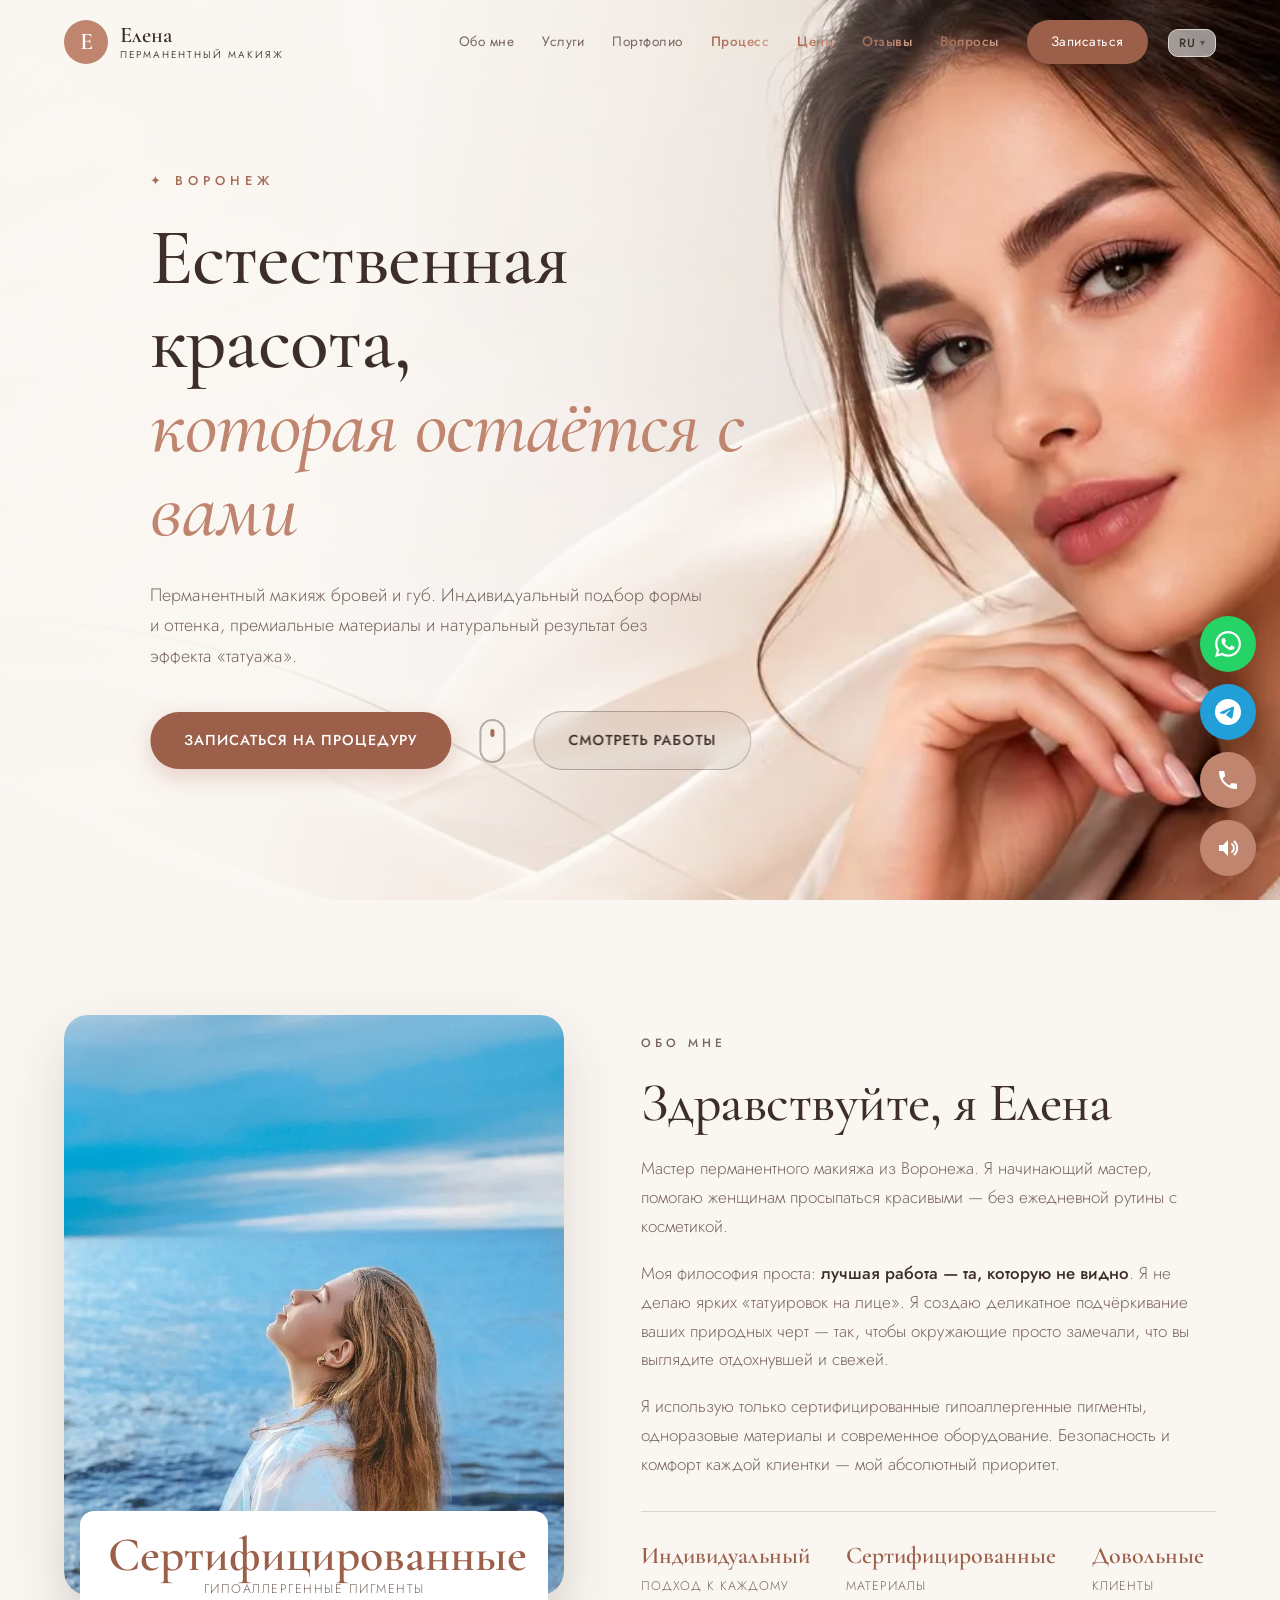
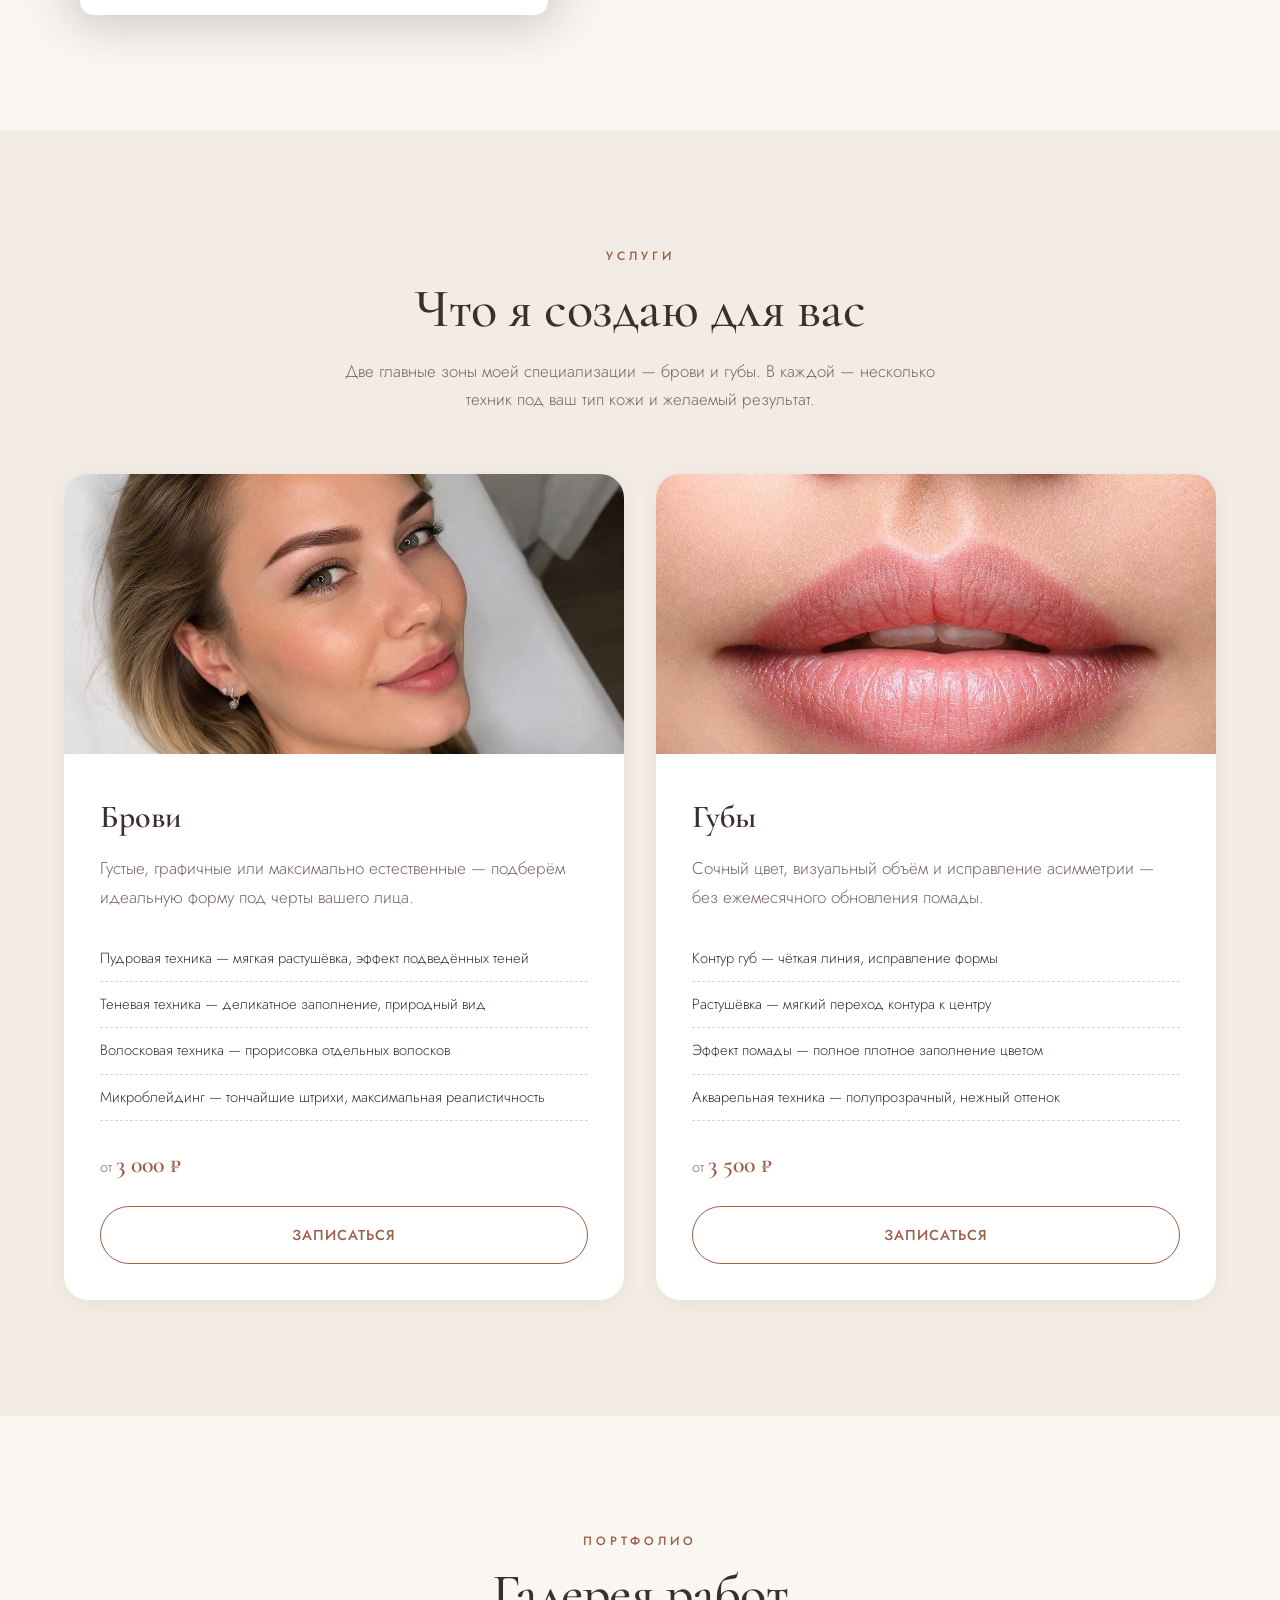
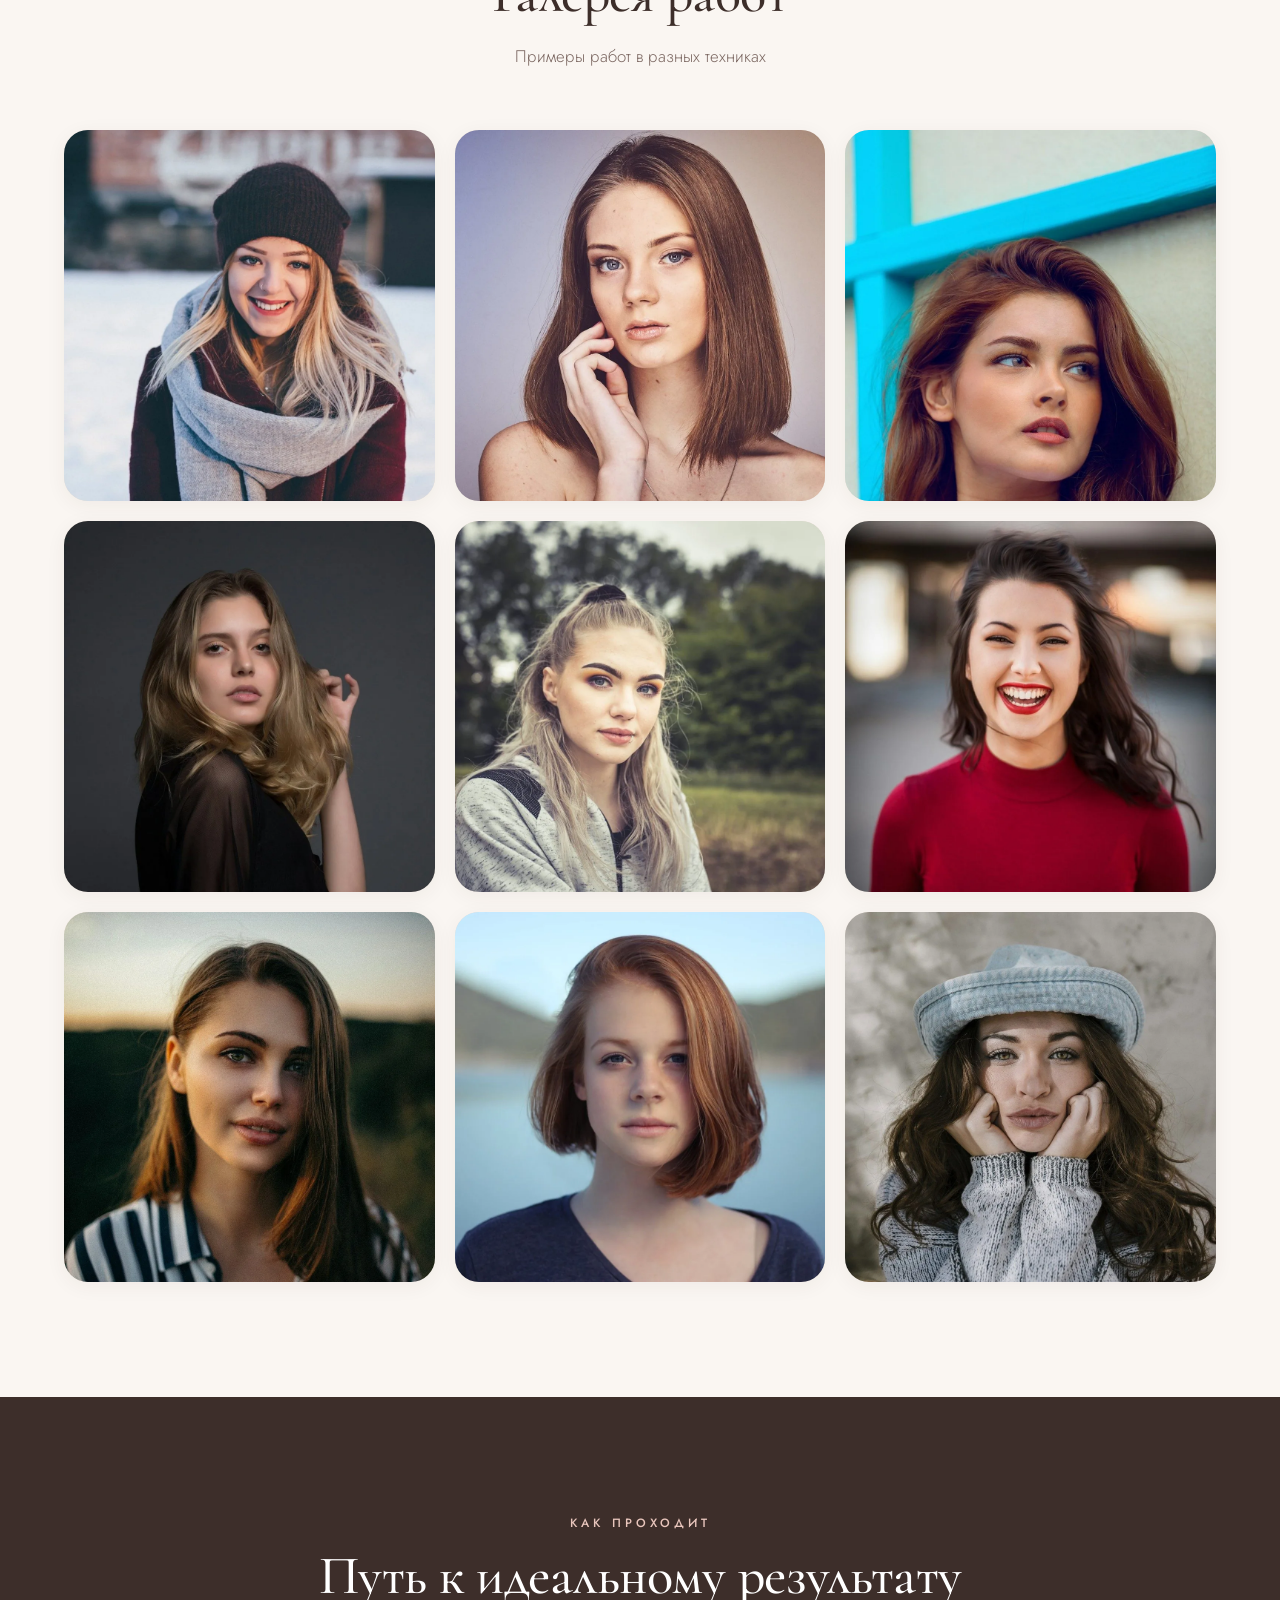
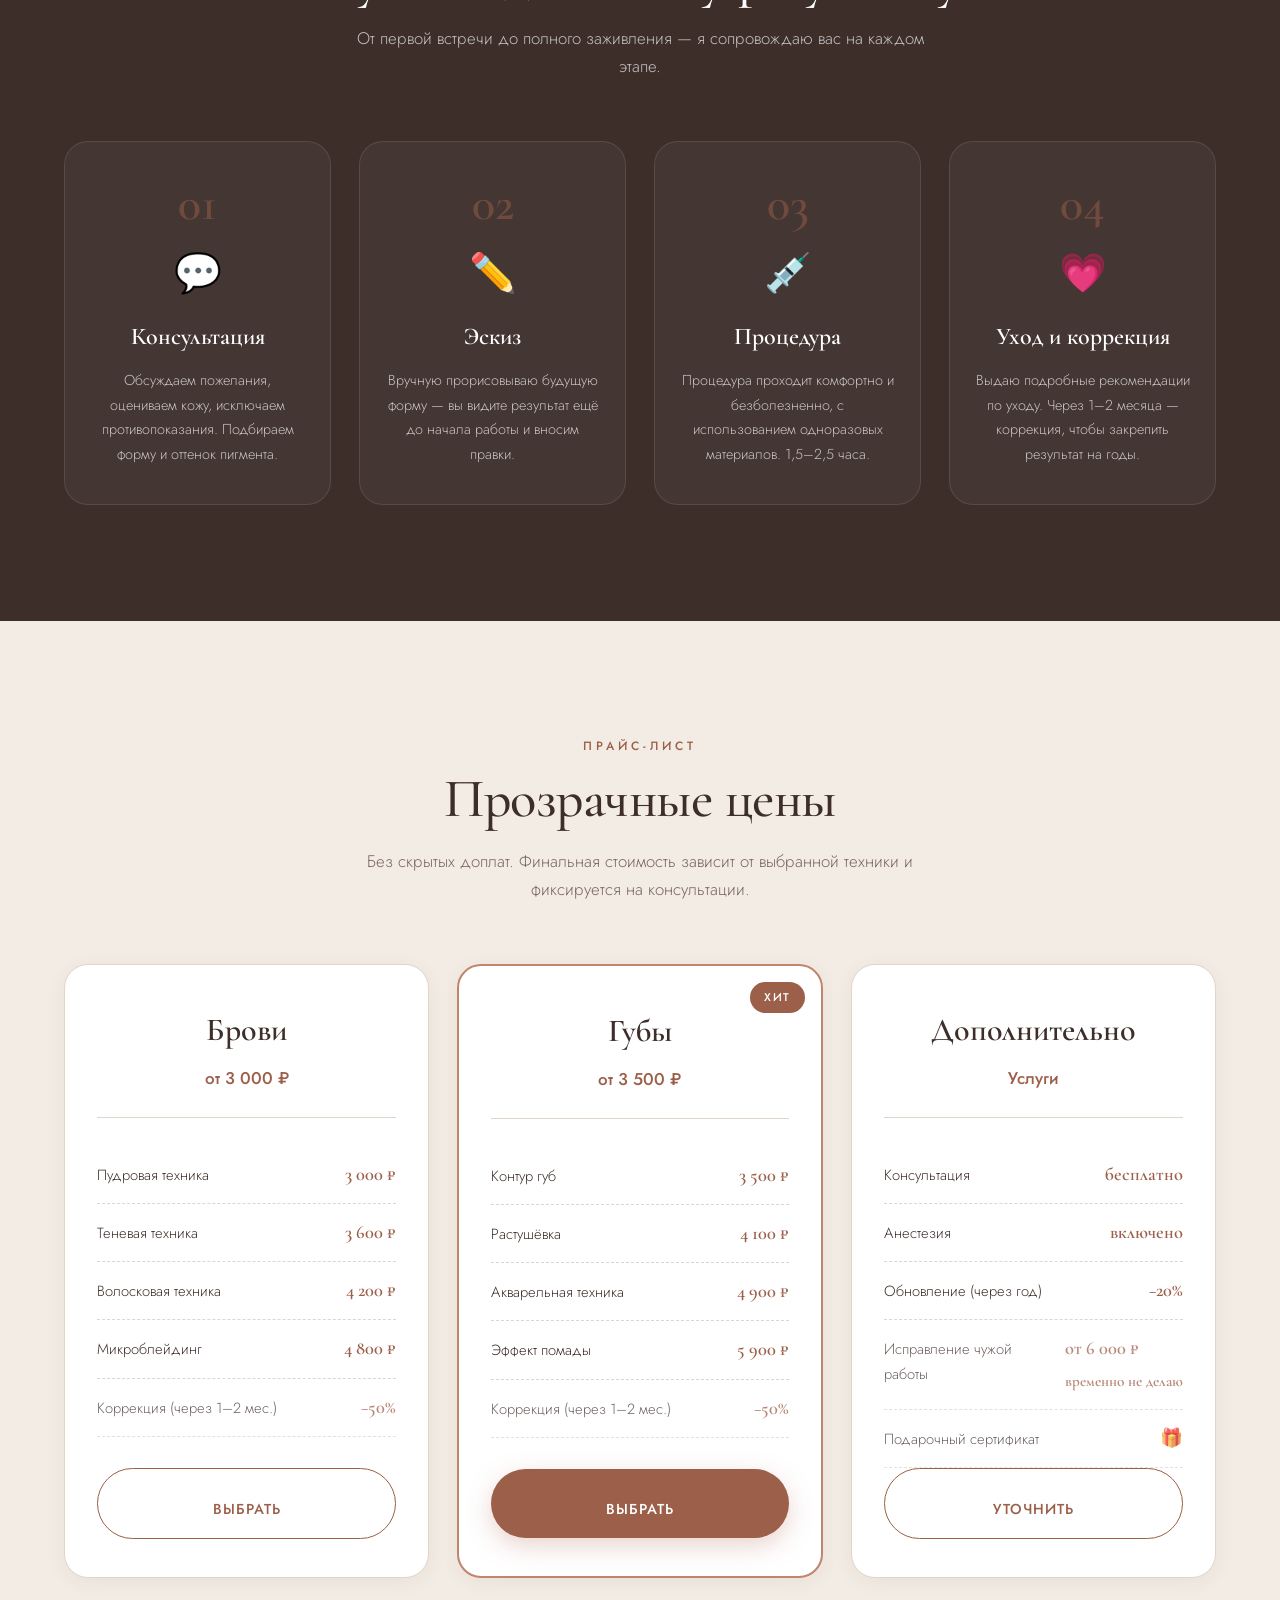
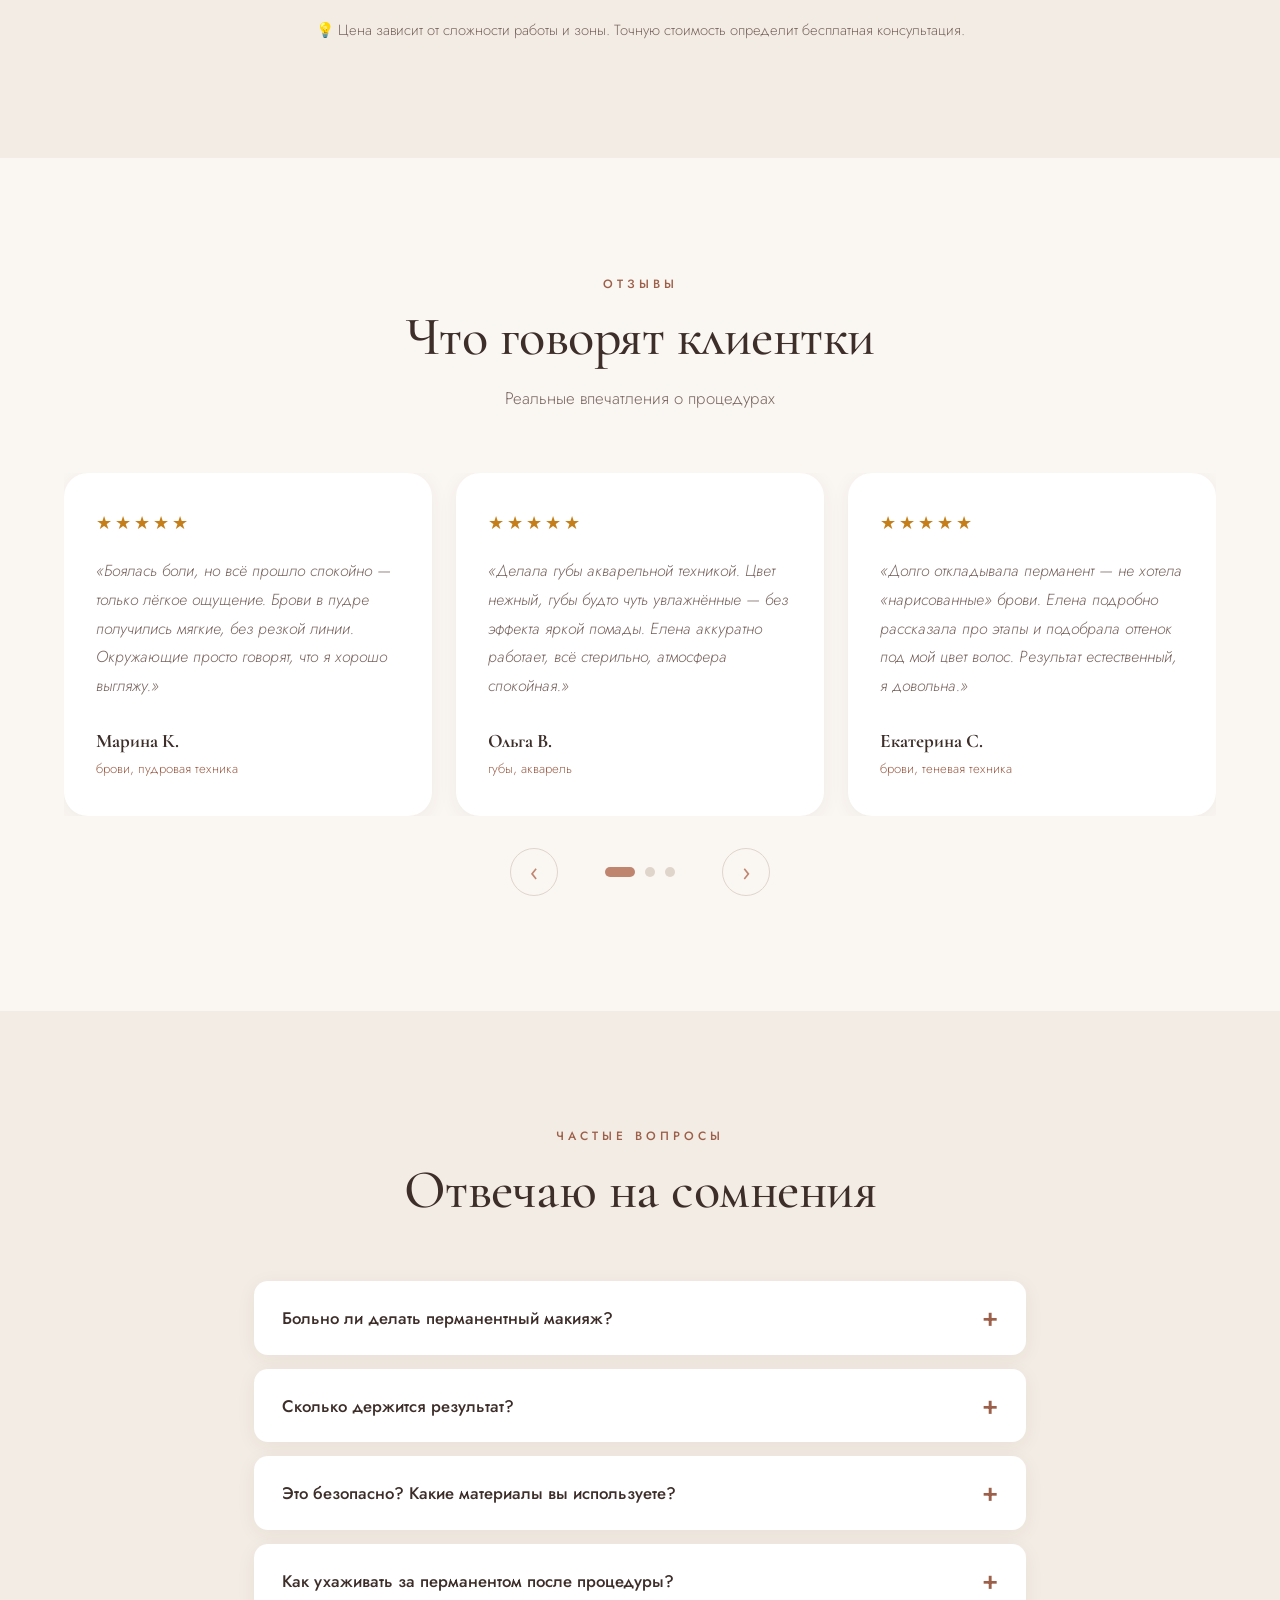
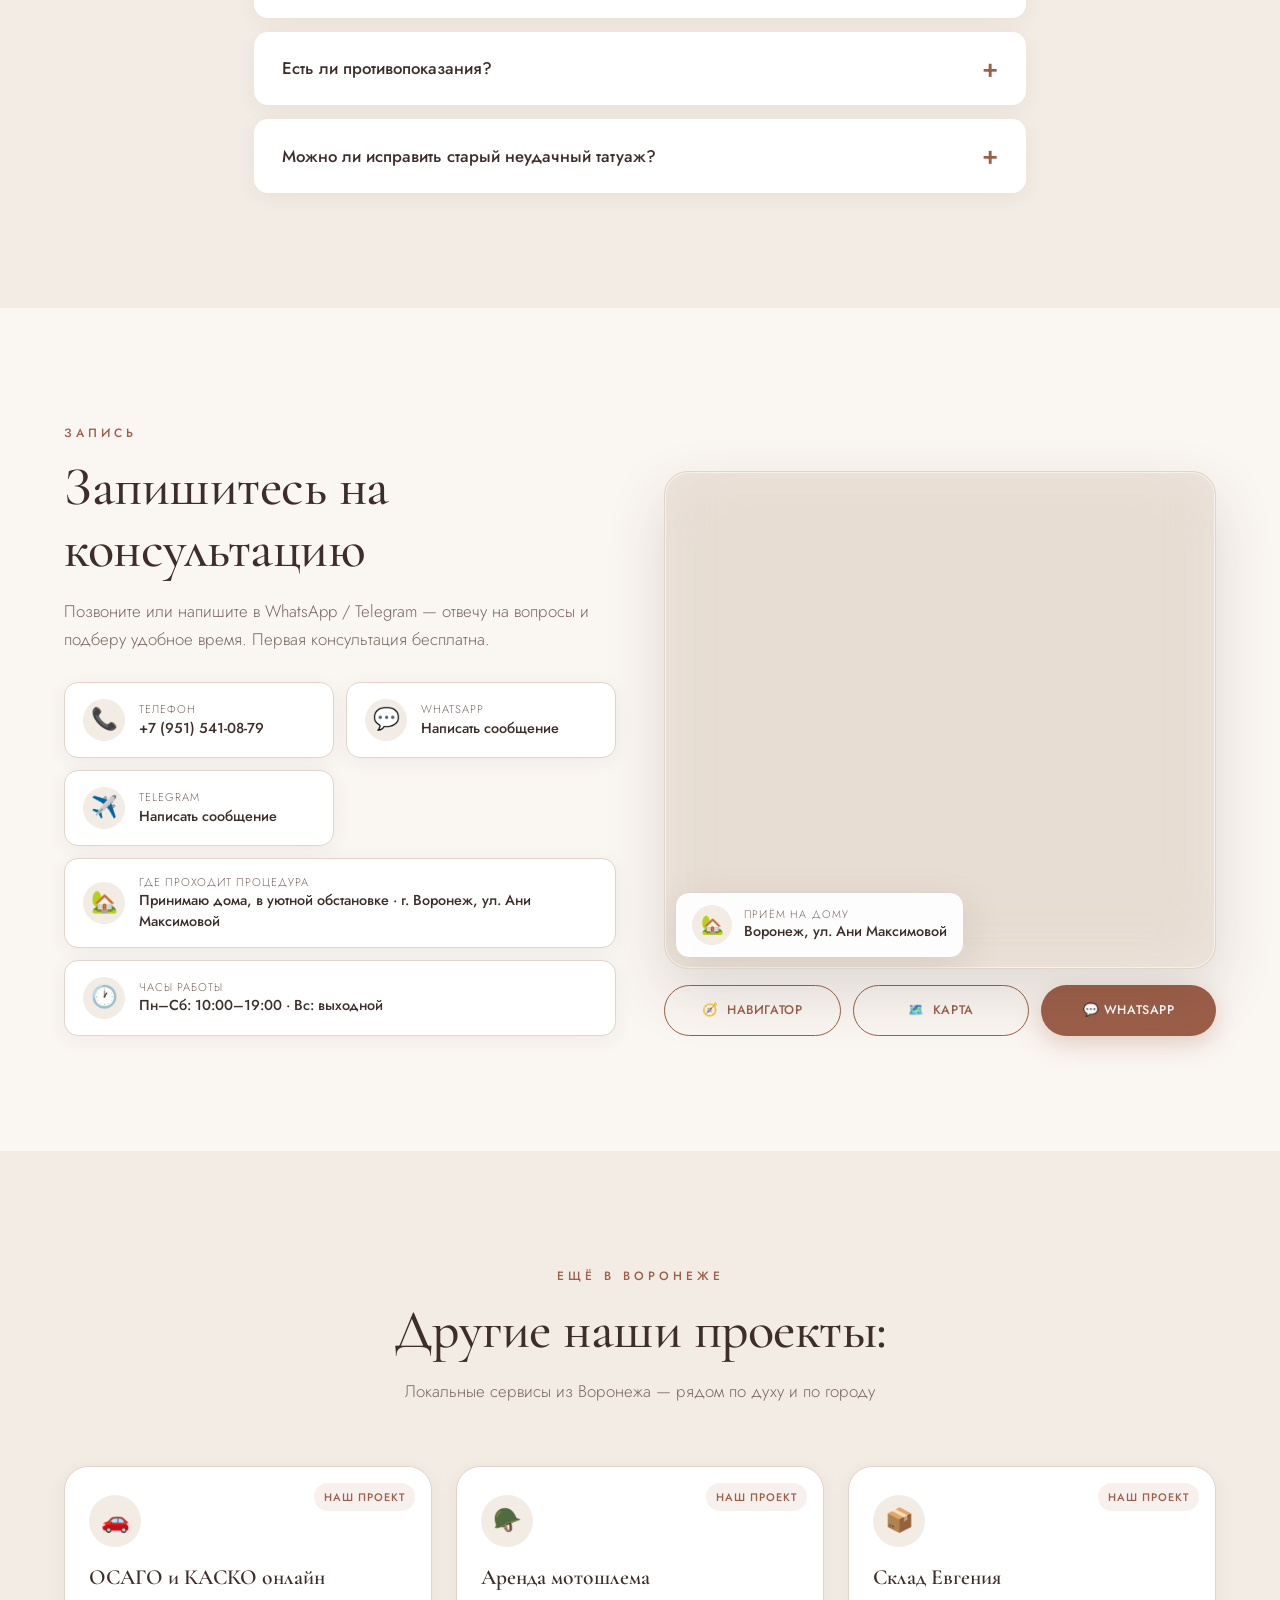
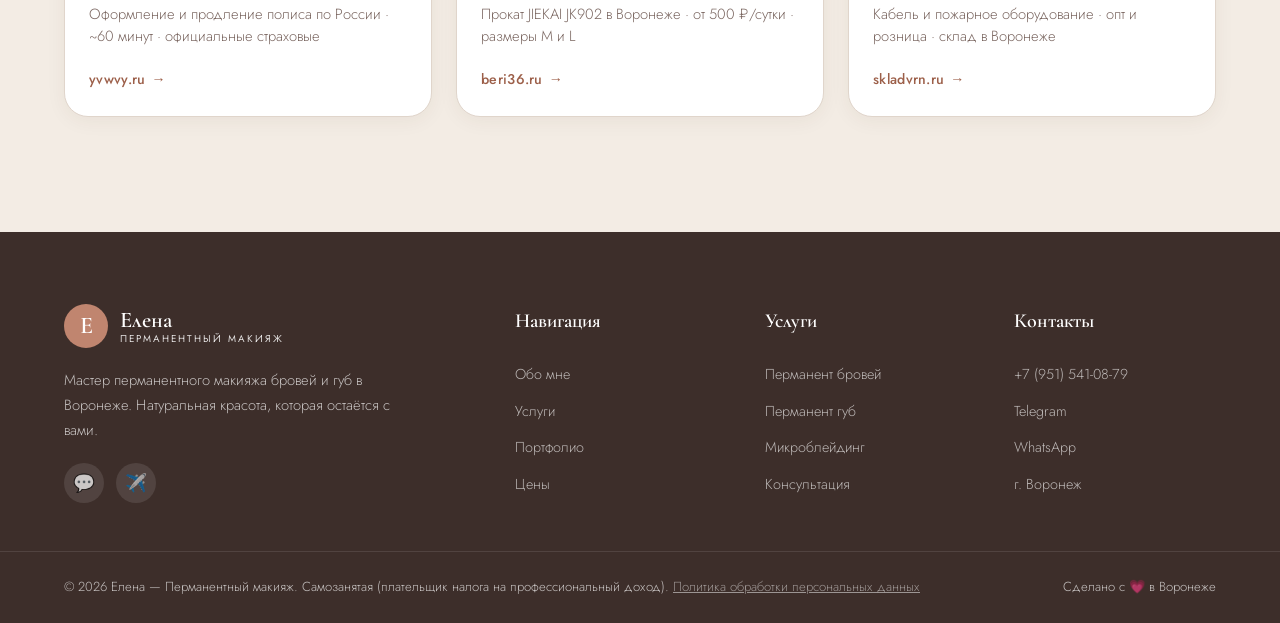
==== index.html @ 37e69c32 "Music: fix autoplay in Chrome (muted fallback + first interaction), cache-busting v2 for js/css" ====
<!DOCTYPE html>

<html lang="ru">
<head>
<meta charset="utf-8"/>
<meta content="width=device-width, initial-scale=1.0, viewport-fit=cover" name="viewport"/>
<meta content="#3D2E2A" name="theme-color"/>
<meta content="index, follow" name="robots"/>
<meta content="Елена — перманентный макияж, Воронеж" name="author"/>
<meta content="Перманентный макияж бровей и губ в Воронеже — пудровые брови, микроблейдинг, акварельные губы. Натуральный результат, гипоаллергенные пигменты. Запись на бесплатную консультацию." name="description"/>
<meta content="перманентный макияж Воронеж, татуаж бровей Воронеж, пудровые брови Воронеж, микроблейдинг Воронеж, татуаж губ Воронеж, перманентный макияж губ, акварельные губы, волосковая техника бровей, перманент бровей цена, коррекция перманентного макияжа Воронеж" name="keywords"/>
<meta content="7212f6251177285f" name="yandex-verification"/>
<meta content="kPjtt6Nt6N9rTs43Lpr_PBT9k_g7PgXFMlWb2uV_ee8" name="google-site-verification"/>
<!-- Yandex.Metrika counter -->
<script type="text/javascript">
        (function(m,e,t,r,i,k,a){
            m[i]=m[i]||function(){(m[i].a=m[i].a||[]).push(arguments)};
            m[i].l=1*new Date();
            for (var j = 0; j < document.scripts.length; j++) {if (document.scripts[j].src === r) { return; }}
            k=e.createElement(t),a=e.getElementsByTagName(t)[0],k.async=1,k.src=r,a.parentNode.insertBefore(k,a)
        })(window, document,'script','https://mc.yandex.ru/metrika/tag.js?id=111347939', 'ym');

        ym(111347939, 'init', {
            webvisor: true,
            clickmap: true,
            trackLinks: true,
            accurateTrackBounce: true
        });
    </script>
<!-- /Yandex.Metrika counter -->
<title>Перманентный макияж Воронеж — брови и губы | Елена</title>
<!-- Домен: elenaperm.ru -->
<link href="https://elenaperm.ru/" rel="canonical"/><!-- hreflang: у каждого языка теперь своя настоящая статическая страница (не ?lang= на одном URL) — так поисковики видят реальный переведённый контент по каждому адресу, а не зависят от выполнения JS в браузере. x-default ведёт на русскую версию. --><link href="https://elenaperm.ru/" hreflang="ru" rel="alternate"/><link href="https://elenaperm.ru/index-en.html" hreflang="en" rel="alternate"/><link href="https://elenaperm.ru/index-zh.html" hreflang="zh-Hans" rel="alternate"/><link href="https://elenaperm.ru/index-uz.html" hreflang="uz" rel="alternate"/><link href="https://elenaperm.ru/index-ka.html" hreflang="ka" rel="alternate"/><link href="https://elenaperm.ru/index-os.html" hreflang="os" rel="alternate"/><link href="https://elenaperm.ru/index-ky.html" hreflang="ky" rel="alternate"/><link href="https://elenaperm.ru/index-fr.html" hreflang="fr" rel="alternate"/><link href="https://elenaperm.ru/" hreflang="x-default" rel="alternate"/>

<!-- Open Graph / превью ссылок (Telegram, VK и др.) -->
<meta content="website" property="og:type"/>
<meta content="ru_RU" property="og:locale"/><meta content="en_US" property="og:locale:alternate"/><meta content="zh_CN" property="og:locale:alternate"/><meta content="uz_UZ" property="og:locale:alternate"/><meta content="ka_GE" property="og:locale:alternate"/><meta content="os_RU" property="og:locale:alternate"/><meta content="ky_KG" property="og:locale:alternate"/><meta content="fr_FR" property="og:locale:alternate"/>






<meta content="Перманентный макияж Воронеж — брови и губы | Елена" property="og:title"/>
<meta content="Перманентный макияж бровей и губ в Воронеже — пудровые брови, микроблейдинг, акварельные губы. Натуральный результат, гипоаллергенные пигменты. Запись на бесплатную консультацию." property="og:description"/>
<meta content="https://elenaperm.ru/images/hero-bg-new.jpg" property="og:image"/>
<meta content="1400" property="og:image:width"/>
<meta content="642" property="og:image:height"/>
<meta content="Перманентный макияж бровей и губ в Воронеже — мастер Елена" property="og:image:alt"/>
<meta content="https://elenaperm.ru/" property="og:url"/>
<meta content="Елена — Перманентный макияж" property="og:site_name"/>
<!-- twitter: meta-теги убраны (X/Twitter ограничен в РФ) -->
<!-- Favicon -->
<link href="favicon.svg" rel="icon" type="image/svg+xml"/>
<link href="favicon-32.png" rel="icon" sizes="32x32" type="image/png"/>
<link href="apple-touch-icon.png" rel="apple-touch-icon"/>
<!-- Fonts -->
<link href="https://fonts.googleapis.com" rel="preconnect"/>
<link crossorigin="" href="https://fonts.gstatic.com" rel="preconnect"/>
<link href="https://fonts.googleapis.com/css2?family=Cormorant+Garamond:wght@400;500;600;700&amp;family=Jost:wght@300;400;500;600&amp;display=swap" rel="stylesheet"/>
<!-- Styles -->
<!-- Предзагрузка hero-фона: WebP для современных браузеров (~40% легче), JPG сам подтянется как фон в CSS для старых -->
<link as="image" fetchpriority="high" href="images/hero-bg-new.webp" rel="preload" type="image/webp"/>
<link href="css/style.css?v=2" rel="stylesheet"/>
<!-- Структурированные данные для поиска/карт -->
<script type="application/ld+json">
    {
        "@context": "https://schema.org",
        "@type": "BeautySalon",
        "@id": "https://elenaperm.ru/#business",
        "name": "Елена — Перманентный макияж",
        "description": "Перманентный макияж бровей и губ в Воронеже: пудровые брови, микроблейдинг, волосковая техника, акварельные губы и эффект помады. Натуральный результат, гипоаллергенные пигменты, индивидуальный подбор формы и цвета.",
        "image": "https://elenaperm.ru/images/hero-bg-new.jpg",
        "url": "https://elenaperm.ru/",
        "telephone": "+79515410879",
        "priceRange": "от 3000 ₽",
        "currenciesAccepted": "RUB",
        "address": {
            "@type": "PostalAddress",
            "streetAddress": "ул. Ани Максимовой",
            "addressLocality": "Воронеж",
            "addressRegion": "Воронежская область",
            "addressCountry": "RU"
        },
        "geo": {
            "@type": "GeoCoordinates",
            "latitude": 51.581948,
            "longitude": 39.323545
        },
        "areaServed": {
            "@type": "City",
            "name": "Воронеж"
        },
        "sameAs": [
            "https://wa.me/79515410879",
            "https://t.me/Annship_Psy_CTR"
        ],
        "openingHoursSpecification": [
            {
                "@type": "OpeningHoursSpecification",
                "dayOfWeek": ["Monday","Tuesday","Wednesday","Thursday","Friday","Saturday"],
                "opens": "10:00",
                "closes": "19:00"
            }
        ],
        "hasOfferCatalog": {
            "@type": "OfferCatalog",
            "name": "Услуги перманентного макияжа",
            "itemListElement": [
                {
                    "@type": "Offer",
                    "itemOffered": { "@type": "Service", "name": "Перманентный макияж бровей (пудровая, теневая, волосковая техника, микроблейдинг)" },
                    "priceCurrency": "RUB",
                    "price": "3000"
                },
                {
                    "@type": "Offer",
                    "itemOffered": { "@type": "Service", "name": "Перманентный макияж губ (контур, растушёвка, акварель, эффект помады)" },
                    "priceCurrency": "RUB",
                    "price": "3500"
                }
            ]
        }
    }
    </script>
</head>
<body>
<!-- Пиксель Яндекс.Метрики для случая без JS — по спецификации HTML5 <noscript><div> не может
         жить внутри <head> (там разрешены только link/style/meta), поэтому перенесено сюда. -->
<noscript><div><img alt="" src="https://mc.yandex.ru/watch/111347939" style="position:absolute; left:-9999px;"/></div></noscript>
<a class="skip-link" href="#hero">Перейти к содержимому</a>
<!-- Оверлей мобильного меню -->
<div aria-hidden="true" class="nav-overlay" id="navOverlay"></div>
<!-- ============ ПЛАВАЮЩИЕ КНОПКИ ============ -->
<div class="floating-buttons">
<a aria-label="WhatsApp" class="float-btn float-whatsapp" href="https://wa.me/79515410879" rel="noopener noreferrer" target="_blank">
<svg fill="currentColor" height="26" viewbox="0 0 24 24" width="26"><path d="M17.472 14.382c-.297-.149-1.758-.867-2.03-.967-.273-.099-.471-.148-.67.15-.197.297-.767.966-.94 1.164-.173.199-.347.223-.644.075-.297-.15-1.255-.463-2.39-1.475-.883-.788-1.48-1.761-1.653-2.059-.173-.297-.018-.458.13-.606.134-.133.298-.347.446-.52.149-.174.198-.298.298-.497.099-.198.05-.371-.025-.52-.075-.149-.669-1.612-.916-2.207-.242-.579-.487-.5-.669-.51-.173-.008-.371-.01-.57-.01-.198 0-.52.074-.792.372-.272.297-1.04 1.016-1.04 2.479 0 1.462 1.065 2.875 1.213 3.074.149.198 2.096 3.2 5.077 4.487.709.306 1.262.489 1.694.625.712.227 1.36.195 1.871.118.571-.085 1.758-.719 2.006-1.413.248-.694.248-1.289.173-1.413-.074-.124-.272-.198-.57-.347m-5.421 7.403h-.004a9.87 9.87 0 01-5.031-1.378l-.361-.214-3.741.982.998-3.648-.235-.374a9.86 9.86 0 01-1.51-5.26c.001-5.45 4.436-9.884 9.888-9.884 2.64 0 5.122 1.03 6.988 2.898a9.825 9.825 0 012.893 6.994c-.003 5.45-4.437 9.884-9.885 9.884m8.413-18.297A11.815 11.815 0 0012.05 0C5.495 0 .16 5.335.157 11.892c0 2.096.547 4.142 1.588 5.945L.057 24l6.305-1.654a11.882 11.882 0 005.683 1.448h.005c6.554 0 11.89-5.335 11.893-11.893a11.821 11.821 0 00-3.48-8.413Z"></path></svg>
</a>
<a aria-label="Telegram" class="float-btn float-telegram" href="https://t.me/Annship_Psy_CTR" rel="noopener noreferrer" target="_blank">
<svg fill="currentColor" height="26" viewbox="0 0 24 24" width="26"><path d="M11.944 0A12 12 0 0 0 0 12a12 12 0 0 0 12 12 12 12 0 0 0 12-12A12 12 0 0 0 12 0a12 12 0 0 0-.056 0zm4.962 7.224c.1-.002.321.023.465.14a.506.506 0 0 1 .171.325c.016.093.036.306.02.472-.18 1.898-.962 6.502-1.36 8.627-.168.9-.499 1.201-.82 1.23-.696.065-1.225-.46-1.9-.902-1.056-.693-1.653-1.124-2.678-1.8-1.185-.78-.417-1.21.258-1.91.177-.184 3.247-2.977 3.307-3.23.007-.032.014-.15-.056-.212s-.174-.041-.249-.024c-.106.024-1.793 1.14-5.061 3.345-.48.33-.913.49-1.302.48-.428-.008-1.252-.241-1.865-.44-.752-.245-1.349-.374-1.297-.789.027-.216.325-.437.893-.663 3.498-1.524 5.83-2.529 6.998-3.014 3.332-1.386 4.025-1.627 4.476-1.635z"></path></svg>
</a>
<a aria-label="Позвонить" class="float-btn float-phone" href="tel:+79515410879">
<svg fill="currentColor" height="24" viewbox="0 0 24 24" width="24"><path d="M6.62 10.79c1.44 2.83 3.76 5.14 6.59 6.59l2.2-2.2c.27-.27.67-.36 1.02-.24 1.12.37 2.33.57 3.57.57.55 0 1 .45 1 1V20c0 .55-.45 1-1 1-9.39 0-17-7.61-17-17 0-.55.45-1 1-1h3.5c.55 0 1 .45 1 1 0 1.25.2 2.45.57 3.57.11.35.03.74-.25 1.02l-2.2 2.2z"></path></svg>
</a>
<button aria-label="Музыка" aria-pressed="false" class="float-btn float-music" id="musicToggle" type="button">
<svg fill="currentColor" height="24" viewbox="0 0 24 24" width="24"><path d="M3 9v6h4l5 5V4L7 9H3z"/><path d="M16 8a5 5 0 0 1 0 8" fill="none" stroke="currentColor" stroke-width="2" stroke-linecap="round"/><path d="M18.5 5.5a9 9 0 0 1 0 13" fill="none" stroke="currentColor" stroke-width="2" stroke-linecap="round"/></svg>
</button>
</div>
<!-- ============ НАВИГАЦИЯ ============ -->
<header class="navbar" id="navbar">
<div class="container nav-container">
<a class="logo" href="#hero">
<span class="logo-mark">Е</span>
<span class="logo-text">Елена<small>перманентный макияж</small></span>
</a>
<nav class="nav-menu" id="navMenu">
<a class="nav-link" href="#about">Обо мне</a>
<a class="nav-link" href="#services">Услуги</a>
<a class="nav-link" href="#portfolio">Портфолио</a>
<a class="nav-link nav-link-gradient" href="#process">Процесс</a>
<a class="nav-link nav-link-gradient" href="#pricing">Цены</a>
<a class="nav-link nav-link-gradient" href="#reviews">Отзывы</a>
<a class="nav-link nav-link-gradient" href="#faq">Вопросы</a>
<a class="nav-link nav-cta" href="#booking">Записаться</a>
</nav>
<div aria-label="Language" class="lang-dropdown lang-dropdown-static" id="langSwitcher"><button aria-expanded="false" aria-haspopup="listbox" aria-label="Language" class="lang-toggle" id="langToggle" type="button"><span class="lang-current" id="langCurrent">RU</span><span aria-hidden="true" class="lang-chevron">▾</span></button><div aria-label="Language" class="lang-menu" id="langMenu" role="listbox"><span aria-selected="true" class="lang-option active" role="option"><span class="lang-option-code">RU</span><span class="lang-option-name">Русский</span></span><a aria-selected="false" class="lang-option" href="index-en.html" role="option"><span class="lang-option-code">EN</span><span class="lang-option-name">English</span></a><a aria-selected="false" class="lang-option" href="index-zh.html" role="option"><span class="lang-option-code">中文</span><span class="lang-option-name">中文</span></a><a aria-selected="false" class="lang-option" href="index-uz.html" role="option"><span class="lang-option-code">UZ</span><span class="lang-option-name">O'zbekcha</span></a><a aria-selected="false" class="lang-option" href="index-ka.html" role="option"><span class="lang-option-code">KA</span><span class="lang-option-name">ქართული</span></a><a aria-selected="false" class="lang-option" href="index-os.html" role="option"><span class="lang-option-code">OS</span><span class="lang-option-name">Ирон</span></a><a aria-selected="false" class="lang-option" href="index-ky.html" role="option"><span class="lang-option-code">KY</span><span class="lang-option-name">Кыргызча</span></a><a aria-selected="false" class="lang-option" href="index-fr.html" role="option"><span class="lang-option-code">FR</span><span class="lang-option-name">Français</span></a></div></div>
<button aria-label="Меню" class="burger" id="burger" type="button">
<span></span><span></span><span></span>
</button>
</div>
</header>
<!-- ============ HERO ============ -->
<section class="hero" id="hero">
<div class="hero-overlay"></div>
<div class="container hero-content">
<p class="hero-tagline reveal">✦ Воронеж</p>
<h1 class="hero-title reveal">Естественная красота,<br/><em>которая остаётся с вами</em></h1>
<p class="hero-subtitle reveal">Перманентный макияж бровей и губ. Индивидуальный подбор формы и оттенка, премиальные материалы и натуральный результат без эффекта «татуажа».</p>
<div class="hero-cta reveal">
<div class="hero-buttons">
<a class="btn btn-primary" href="#booking">Записаться на процедуру</a>
<a aria-label="Прокрутить вниз" class="hero-scroll" href="#about">
<span></span>
</a>
<a class="btn btn-ghost" href="#portfolio">Смотреть работы</a>
</div>
</div>
</div>
</section>
<!-- ============ О ЕЛЕНЕ ============ -->
<section class="section about" id="about">
<div class="container about-grid">
<div class="about-image reveal">
<picture><source srcset="images/about-elena.webp" type="image/webp"/><img alt="Елена — мастер перманентного макияжа бровей и губ в Воронеже" height="1067" loading="lazy" src="images/about-elena.jpg" width="800"/></picture>
<div class="about-badge">
<span class="badge-num">Сертифицированные</span>
<span class="badge-text">гипоаллергенные пигменты</span>
</div>
</div>
<div class="about-text reveal">
<p class="eyebrow">обо мне</p>
<h2 class="section-title">Здравствуйте, я Елена</h2>
<p>Мастер перманентного макияжа из Воронежа. Я начинающий мастер, помогаю женщинам просыпаться красивыми — без ежедневной рутины с косметикой.</p>
<p>Моя философия проста: <strong>лучшая работа — та, которую не видно</strong>. Я не делаю ярких «татуировок на лице». Я создаю деликатное подчёркивание ваших природных черт — так, чтобы окружающие просто замечали, что вы выглядите отдохнувшей и свежей.</p>
<p>Я использую только сертифицированные гипоаллергенные пигменты, одноразовые материалы и современное оборудование. Безопасность и комфорт каждой клиентки — мой абсолютный приоритет.</p>
<div class="about-stats">
<div class="stat">
<span class="stat-num stat-text">Индивидуальный</span>
<span class="stat-label">подход к каждому</span>
</div>
<div class="stat">
<span class="stat-num stat-text">Сертифицированные</span>
<span class="stat-label">материалы</span>
</div>
<div class="stat">
<span class="stat-num stat-text">Довольные</span>
<span class="stat-label">клиенты</span>
</div>
</div>
</div>
</div>
</section>
<!-- ============ УСЛУГИ ============ -->
<section class="section services" id="services">
<div class="container">
<div class="section-head reveal">
<p class="eyebrow">услуги</p>
<h2 class="section-title">Что я создаю для вас</h2>
<p class="section-sub">Две главные зоны моей специализации — брови и губы. В каждой — несколько техник под ваш тип кожи и желаемый результат.</p>
</div>
<div class="services-grid">
<!-- БРОВИ -->
<article class="service-card reveal">
<div class="service-img">
<picture><source srcset="images/service-brows.webp" type="image/webp"/><img alt="Перманентный макияж бровей Воронеж — пудровая и волосковая техника" height="733" loading="lazy" src="images/service-brows.jpg" width="1100"/></picture>
</div>
<div class="service-body">
<h3>Брови</h3>
<p class="service-desc">Густые, графичные или максимально естественные — подберём идеальную форму под черты вашего лица.</p>
<ul class="service-list">
<li>Пудровая техника — мягкая растушёвка, эффект подведённых теней</li>
<li>Теневая техника — деликатное заполнение, природный вид</li>
<li>Волосковая техника — прорисовка отдельных волосков</li>
<li>Микроблейдинг — тончайшие штрихи, максимальная реалистичность</li>
</ul>
<div class="service-from"><span>от</span> <strong>3 000 ₽</strong></div>
<a class="btn btn-outline" href="#booking">Записаться</a>
</div>
</article>
<!-- ГУБЫ -->
<article class="service-card reveal">
<div class="service-img">
<picture><source srcset="images/service-lips.webp" type="image/webp"/><img alt="Перманентный макияж губ Воронеж — акварельная техника и эффект помады" height="798" loading="lazy" src="images/service-lips.jpg" width="1077"/></picture>
</div>
<div class="service-body">
<h3>Губы</h3>
<p class="service-desc">Сочный цвет, визуальный объём и исправление асимметрии — без ежемесячного обновления помады.</p>
<ul class="service-list">
<li>Контур губ — чёткая линия, исправление формы</li>
<li>Растушёвка — мягкий переход контура к центру</li>
<li>Эффект помады — полное плотное заполнение цветом</li>
<li>Акварельная техника — полупрозрачный, нежный оттенок</li>
</ul>
<div class="service-from"><span>от</span> <strong>3 500 ₽</strong></div>
<a class="btn btn-outline" href="#booking">Записаться</a>
</div>
</article>
</div>
</div>
</section>
<!-- ============ ГАЛЕРЕЯ РАБОТ ============ -->
<section class="section portfolio" id="portfolio">
<div class="container">
<div class="section-head reveal">
<p class="eyebrow">портфолио</p>
<h2 class="section-title">Галерея работ</h2>
<p class="section-sub">Примеры работ в разных техниках</p>
</div>
<div class="portfolio-grid">
<div class="portfolio-item reveal"><picture><source srcset="images/g1.webp" type="image/webp"/><img alt="Пудровые брови — работа мастера Елены в Воронеже" height="1000" loading="lazy" src="images/g1.jpg" width="1000"/></picture></div>
<div class="portfolio-item reveal"><picture><source srcset="images/g2.webp" type="image/webp"/><img alt="Перманентный макияж бровей — натуральный результат" height="1000" loading="lazy" src="images/g2.jpg" width="1000"/></picture></div>
<div class="portfolio-item reveal"><picture><source srcset="images/g3.webp" type="image/webp"/><img alt="Акварельные губы — перманентный макияж в Воронеже" height="1000" loading="lazy" src="images/g3.jpg" width="1000"/></picture></div>
<div class="portfolio-item reveal"><picture><source srcset="images/g4.webp" type="image/webp"/><img alt="Перманент бровей и губ — до и после" height="1000" loading="lazy" src="images/g4.jpg" width="1000"/></picture></div>
<div class="portfolio-item reveal"><picture><source srcset="images/g5.webp" type="image/webp"/><img alt="Микроблейдинг бровей — работа Елены" height="1000" loading="lazy" src="images/g5.jpg" width="1000"/></picture></div>
<div class="portfolio-item reveal"><picture><source srcset="images/g6.webp" type="image/webp"/><img alt="Теневая техника бровей — перманентный макияж" height="1000" loading="lazy" src="images/g6.jpg" width="1000"/></picture></div>
<div class="portfolio-item reveal"><picture><source srcset="images/g7.webp" type="image/webp"/><img alt="Волосковая техника бровей Воронеж" height="1000" loading="lazy" src="images/g7.jpg" width="1000"/></picture></div>
<div class="portfolio-item reveal"><picture><source srcset="images/g8.webp" type="image/webp"/><img alt="Перманентный макияж губ — эффект помады" height="1000" loading="lazy" src="images/g8.jpg" width="1000"/></picture></div>
<div class="portfolio-item reveal"><picture><source srcset="images/g9.webp" type="image/webp"/><img alt="Натуральный перманентный макияж бровей и губ" height="1000" loading="lazy" src="images/g9.jpg" width="1000"/></picture></div>
</div>
</div>
</section>
<!-- ============ ПРОЦЕСС ============ -->
<section class="section process" id="process">
<div class="container">
<div class="section-head reveal">
<p class="eyebrow">как проходит</p>
<h2 class="section-title">Путь к идеальному результату</h2>
<p class="section-sub">От первой встречи до полного заживления — я сопровождаю вас на каждом этапе.</p>
</div>
<div class="process-timeline">
<div class="process-step reveal">
<div class="step-num">01</div>
<div class="step-icon">💬</div>
<h3>Консультация</h3>
<p>Обсуждаем пожелания, оцениваем кожу, исключаем противопоказания. Подбираем форму и оттенок пигмента.</p>
</div>
<div class="process-step reveal">
<div class="step-num">02</div>
<div class="step-icon">✏️</div>
<h3>Эскиз</h3>
<p>Вручную прорисовываю будущую форму — вы видите результат ещё до начала работы и вносим правки.</p>
</div>
<div class="process-step reveal">
<div class="step-num">03</div>
<div class="step-icon">💉</div>
<h3>Процедура</h3>
<p>Процедура проходит комфортно и безболезненно, с использованием одноразовых материалов. 1,5–2,5 часа.</p>
</div>
<div class="process-step reveal">
<div class="step-num">04</div>
<div class="step-icon">💗</div>
<h3>Уход и коррекция</h3>
<p>Выдаю подробные рекомендации по уходу. Через 1–2 месяца — коррекция, чтобы закрепить результат на годы.</p>
</div>
</div>
</div>
</section>
<!-- ============ ЦЕНЫ ============ -->
<section class="section pricing" id="pricing">
<div class="container">
<div class="section-head reveal">
<p class="eyebrow">прайс-лист</p>
<h2 class="section-title">Прозрачные цены</h2>
<p class="section-sub">Без скрытых доплат. Финальная стоимость зависит от выбранной техники и фиксируется на консультации.</p>
</div>
<div class="pricing-grid">
<!-- БРОВИ -->
<div class="price-card reveal">
<div class="price-head">
<h3>Брови</h3>
<p><span>от</span> 3 000 ₽</p>
</div>
<ul class="price-list">
<li><span>Пудровая техника</span><strong>3 000 ₽</strong></li>
<li><span>Теневая техника</span><strong>3 600 ₽</strong></li>
<li><span>Волосковая техника</span><strong>4 200 ₽</strong></li>
<li><span>Микроблейдинг</span><strong>4 800 ₽</strong></li>
<li class="price-note"><span>Коррекция (через 1–2 мес.)</span><strong>−50%</strong></li>
</ul>
<a class="btn btn-outline btn-block" href="#booking">Выбрать</a>
</div>
<!-- ГУБЫ -->
<div class="price-card price-featured reveal">
<div class="price-badge">Хит</div>
<div class="price-head">
<h3>Губы</h3>
<p><span>от</span> 3 500 ₽</p>
</div>
<ul class="price-list">
<li><span>Контур губ</span><strong>3 500 ₽</strong></li>
<li><span>Растушёвка</span><strong>4 100 ₽</strong></li>
<li><span>Акварельная техника</span><strong>4 900 ₽</strong></li>
<li><span>Эффект помады</span><strong>5 900 ₽</strong></li>
<li class="price-note"><span>Коррекция (через 1–2 мес.)</span><strong>−50%</strong></li>
</ul>
<a class="btn btn-primary btn-block" href="#booking">Выбрать</a>
</div>
<!-- ДОПОЛНИТЕЛЬНО -->
<div class="price-card reveal">
<div class="price-head">
<h3>Дополнительно</h3>
<p>Услуги</p>
</div>
<ul class="price-list">
<li><span>Консультация</span><strong>бесплатно</strong></li>
<li><span>Анестезия</span><strong>включено</strong></li>
<li><span>Обновление (через год)</span><strong>−20%</strong></li>
<li class="price-note"><span>Исправление чужой работы</span><strong>от 6 000 ₽<br/><small>временно не делаю</small></strong></li>
<li class="price-note"><span>Подарочный сертификат</span><strong>🎁</strong></li>
</ul>
<a class="btn btn-outline btn-block" href="#booking">Уточнить</a>
</div>
</div>
<p class="pricing-foot reveal">💡 Цена зависит от сложности работы и зоны. Точную стоимость определит бесплатная консультация.</p>
</div>
</section>
<!-- ============ ОТЗЫВЫ ============ -->
<section class="section reviews" id="reviews">
<div class="container">
<div class="section-head reveal">
<p class="eyebrow">отзывы</p>
<h2 class="section-title">Что говорят клиентки</h2>
<p class="section-sub">Реальные впечатления о процедурах</p>
</div>
<div class="reviews-viewport">
<div class="reviews-track" id="reviewsTrack">
<div class="review-card">
<div class="stars">★★★★★</div>
<p>«Боялась боли, но всё прошло спокойно — только лёгкое ощущение. Брови в пудре получились мягкие, без резкой линии. Окружающие просто говорят, что я хорошо выгляжу.»</p>
<div class="review-author"><strong>Марина К.</strong><span>брови, пудровая техника</span></div>
</div>
<div class="review-card">
<div class="stars">★★★★★</div>
<p>«Делала губы акварельной техникой. Цвет нежный, губы будто чуть увлажнённые — без эффекта яркой помады. Елена аккуратно работает, всё стерильно, атмосфера спокойная.»</p>
<div class="review-author"><strong>Ольга В.</strong><span>губы, акварель</span></div>
</div>
<div class="review-card">
<div class="stars">★★★★★</div>
<p>«Долго откладывала перманент — не хотела «нарисованные» брови. Елена подробно рассказала про этапы и подобрала оттенок под мой цвет волос. Результат естественный, я довольна.»</p>
<div class="review-author"><strong>Екатерина С.</strong><span>брови, теневая техника</span></div>
</div>
<div class="review-card">
<div class="stars">★★★★★</div>
<p>«Сделала и брови, и губы. Утром уже не нужно ничего подводить — экономия времени каждый день. Форму Елена подбирала под лицо, не навязывала «модный» вариант.»</p>
<div class="review-author"><strong>Анна Л.</strong><span>брови + губы</span></div>
</div>
<div class="review-card">
<div class="stars">★★★★★</div>
<p>«Выбрала микроблейдинг — хотела эффект отдельных волосков. Получилось аккуратно и натурально. После заживления цвет чуть смягчился, как и предупреждала Елена. Планирую прийти на коррекцию.»</p>
<div class="review-author"><strong>Дарья М.</strong><span>микроблейдинг</span></div>
</div>
</div>
</div>
<div class="reviews-nav">
<button aria-label="Предыдущий" class="review-btn" id="reviewPrev" type="button">‹</button>
<div class="reviews-dots" id="reviewDots"></div>
<button aria-label="Следующий" class="review-btn" id="reviewNext" type="button">›</button>
</div>
</div>
</section>
<!-- ============ FAQ ============ -->
<section class="section faq" id="faq">
<div class="container faq-container">
<div class="section-head reveal">
<p class="eyebrow">частые вопросы</p>
<h2 class="section-title">Отвечаю на сомнения</h2>
</div>
<div class="faq-list">
<div class="faq-item reveal">
<button class="faq-question" type="button">
<span>Больно ли делать перманентный макияж?</span>
<span class="faq-icon">+</span>
</button>
<div class="faq-answer">
<p>Нет, процедура проходит комфортно — вы ощущаете лишь лёгкое прикосновение, не более. Большинство клиенток расслабляются и даже дремлют во время сеанса.</p>
</div>
</div>
<div class="faq-item reveal">
<button class="faq-question" type="button">
<span>Сколько держится результат?</span>
<span class="faq-icon">+</span>
</button>
<div class="faq-answer">
<p>В среднем от 1 до 3 лет, в зависимости от типа кожи, техники и ухода. На жирной коже пигмент сходит быстрее, на сухой — держится дольше. Для закрепления результата рекомендуется одна коррекция через 1–2 месяца.</p>
</div>
</div>
<div class="faq-item reveal">
<button class="faq-question" type="button">
<span>Это безопасно? Какие материалы вы используете?</span>
<span class="faq-icon">+</span>
</button>
<div class="faq-answer">
<p>Да, я соблюдаю все нормы безопасности. Работаю только одноразовыми стерильными материалами, вскрываю их при вас. Пигменты — сертифицированные, гипоаллергенные. Всё оборудование проходит обработку согласно СанПиН.</p>
</div>
</div>
<div class="faq-item reveal">
<button class="faq-question" type="button">
<span>Как ухаживать за перманентом после процедуры?</span>
<span class="faq-icon">+</span>
</button>
<div class="faq-answer">
<p>Я выдаю подробную памятку и специальный уходовый крем. Основное: первые 5–7 дней не мочить водой, не тереть, не посещать баню, бассейн и солярий, не наносить декоративную косметику на зону. Полное заживление — 2–4 недели.</p>
</div>
</div>
<div class="faq-item reveal">
<button class="faq-question" type="button">
<span>Есть ли противопоказания?</span>
<span class="faq-icon">+</span>
</button>
<div class="faq-answer">
<p>Да: беременность и лактация, острые воспаления, тяжёлые хронические заболевания в стадии обострения, склонность к келоидным рубцам, приём некоторых медикаментов. На бесплатной консультации мы обязательно всё обсудим.</p>
</div>
</div>
<div class="faq-item reveal">
<button class="faq-question" type="button">
<span>Можно ли исправить старый неудачный татуаж?</span>
<span class="faq-icon">+</span>
</button>
<div class="faq-answer">
<p>Пока я временно не берусь за исправление и перекрытие чужих работ — это требует отдельного опыта и осторожной оценки. Как только начну принимать такие случаи, обновлю эту информацию. Если сомневаетесь — приходите на бесплатную консультацию, честно оценю ситуацию.</p>
</div>
</div>
</div>
</div>
</section>
<!-- ============ ЗАПИСЬ / КОНТАКТЫ ============ -->
<!-- Формы заявки здесь намеренно нет: заявки принимаются напрямую по телефону/WhatsApp/Telegram -->
<section class="section booking" id="booking">
<div class="container booking-grid">
<div class="booking-info reveal">
<p class="eyebrow">запись</p>
<h2 class="section-title">Запишитесь на консультацию</h2>
<p class="booking-lead">Позвоните или напишите в WhatsApp / Telegram — отвечу на вопросы и подберу удобное время. Первая консультация бесплатна.</p>
<div class="contact-cards">
<a class="contact-card" href="tel:+79515410879">
<span class="contact-icon">📞</span>
<div><small>Телефон</small><strong>+7 (951) 541-08-79</strong></div>
</a>
<a class="contact-card" href="https://wa.me/79515410879" rel="noopener noreferrer" target="_blank">
<span class="contact-icon">💬</span>
<div><small>WhatsApp</small><strong>Написать сообщение</strong></div>
</a>
<a class="contact-card" href="https://t.me/Annship_Psy_CTR" rel="noopener noreferrer" target="_blank">
<span class="contact-icon">✈️</span>
<div><small>Telegram</small><strong>Написать сообщение</strong></div>
</a>
<div class="contact-card contact-card--wide">
<span class="contact-icon">🏡</span>
<div><small>Где проходит процедура</small><strong>Принимаю дома, в уютной обстановке · г. Воронеж, ул. Ани Максимовой</strong></div>
</div>
<div class="contact-card contact-card--wide">
<span class="contact-icon">🕐</span>
<div><small>Часы работы</small><strong>Пн–Сб: 10:00–19:00 · Вс: выходной</strong></div>
</div>
</div>
</div>
<div class="booking-map-wrap reveal">
<div class="booking-map-card">
<iframe class="booking-map-frame" loading="lazy" src="https://yandex.ru/map-widget/v1/?ll=39.323545%2C51.581948&amp;z=15&amp;l=map&amp;pt=39.323545,51.581948,pm2rdm" title="Карта — улица Ани Максимовой, Воронеж"></iframe>
<div class="booking-map-badge">
<span aria-hidden="true" class="booking-map-badge-icon">🏡</span>
<div>
<small>Приём на дому</small>
<strong>Воронеж, ул. Ани Максимовой</strong>
</div>
</div>
</div>
<div class="booking-map-actions">
<a class="btn btn-outline btn-map" href="https://yandex.ru/maps/?rtext=~51.581948,39.323545&amp;rtt=auto" rel="noopener noreferrer" target="_blank">🧭 <span>Навигатор</span></a>
<a class="btn btn-outline btn-map" href="https://yandex.ru/maps/?ll=39.323545%2C51.581948&amp;z=15&amp;text=Воронеж%2C%20улица%20Ани%20Максимовой" rel="noopener noreferrer" target="_blank">🗺️ <span>Карта</span></a>
<a class="btn btn-primary btn-map" href="https://wa.me/79515410879" rel="noopener noreferrer" target="_blank">💬 WhatsApp</a>
</div>
</div>
</div>
</section>
<!-- ============ ЕЩЁ В ВОРОНЕЖЕ ============ -->
<section class="section projects" id="projects">
<div class="container">
<div class="section-head reveal">
<p class="eyebrow">ещё в Воронеже</p>
<h2 class="section-title">Другие наши проекты:</h2>
<p class="section-sub">Локальные сервисы из Воронежа — рядом по духу и по городу</p>
</div>
<div class="projects-grid" data-nosnippet>
<a class="project-card reveal" href="https://yvwvy.ru/" rel="sponsored nofollow noopener noreferrer" target="_blank">
<span class="project-badge">Наш проект</span>
<span aria-hidden="true" class="project-icon">🚗</span>
<h3 class="project-title">ОСАГО и КАСКО онлайн</h3>
<p class="project-desc">Оформление и продление полиса по России · ~60 минут · официальные страховые</p>
<span class="project-link">yvwvy.ru <span aria-hidden="true">→</span></span>
</a>
<a class="project-card reveal" href="https://beri36.ru/" rel="sponsored nofollow noopener noreferrer" target="_blank">
<span class="project-badge">Наш проект</span>
<span aria-hidden="true" class="project-icon">🪖</span>
<h3 class="project-title">Аренда мотошлема</h3>
<p class="project-desc">Прокат JIEKAI JK902 в Воронеже · от 500 ₽/сутки · размеры M и L</p>
<span class="project-link">beri36.ru <span aria-hidden="true">→</span></span>
</a>
<a class="project-card reveal" href="https://skladvrn.ru/" rel="sponsored nofollow noopener noreferrer" target="_blank">
<span class="project-badge">Наш проект</span>
<span aria-hidden="true" class="project-icon">📦</span>
<h3 class="project-title">Склад Евгения</h3>
<p class="project-desc">Кабель и пожарное оборудование · опт и розница · склад в Воронеже</p>
<span class="project-link">skladvrn.ru <span aria-hidden="true">→</span></span>
</a>
</div>
</div>
</section>
<!-- ============ FOOTER ============ -->
<footer class="footer">
<div class="container footer-grid">
<div class="footer-brand">
<a class="logo logo-footer" href="#hero">
<span class="logo-mark">Е</span>
<span class="logo-text">Елена<small>перманентный макияж</small></span>
</a>
<p>Мастер перманентного макияжа бровей и губ в Воронеже. Натуральная красота, которая остаётся с вами.</p>
<div class="footer-social">
<a aria-label="WhatsApp" href="https://wa.me/79515410879" rel="noopener noreferrer" target="_blank">💬</a>
<a aria-label="Telegram" href="https://t.me/Annship_Psy_CTR" rel="noopener noreferrer" target="_blank">✈️</a>
</div>
</div>
<div class="footer-col">
<h4>Навигация</h4>
<a href="#about">Обо мне</a>
<a href="#services">Услуги</a>
<a href="#portfolio">Портфолио</a>
<a href="#pricing">Цены</a>
</div>
<div class="footer-col">
<h4>Услуги</h4>
<a href="#services">Перманент бровей</a>
<a href="#services">Перманент губ</a>
<a href="#services">Микроблейдинг</a>
<a href="#services">Консультация</a>
</div>
<div class="footer-col">
<h4>Контакты</h4>
<a href="tel:+79515410879">+7 (951) 541-08-79</a>
<a href="https://t.me/Annship_Psy_CTR" rel="noopener noreferrer" target="_blank">Telegram</a>
<a href="https://wa.me/79515410879" rel="noopener noreferrer" target="_blank">WhatsApp</a>
<span>г. Воронеж</span>
</div>
</div>
<div class="footer-bottom">
<div class="container">
<p>© <span id="year">2026</span> Елена — Перманентный макияж. Самозанятая (плательщик налога на профессиональный доход). <a href="privacy-policy.html" style="color:inherit;text-decoration:underline;opacity:0.7;">Политика обработки персональных данных</a></p>
<p><span>Сделано с 💗 в Воронеже</span></p>
</div>
</div>
</footer>
<!-- ============ ВСПЛЫВАЮЩЕЕ УВЕДОМЛЕНИЕ (БАННЕР) ============
         Текст и вкл/выкл меняются ТОЛЬКО в js/script.js
         (блок ANNOUNCEMENT_CONFIG в самом начале файла).
         Этот HTML — только разметка, не трогайте его. -->
<div aria-labelledby="announcementTitle" aria-modal="true" class="announcement-overlay" id="announcementOverlay" role="dialog">
<div class="announcement-modal" id="announcementModal">
<button aria-label="Закрыть уведомление" class="announcement-close" id="announcementClose" type="button">✕</button>
<div class="announcement-icon" id="announcementIcon">🌴</div>
<h3 class="announcement-title" id="announcementTitle">Отпуск</h3>
<p class="announcement-text" id="announcementText">До 12 сентября. Запись на новые процедуры — после возвращения.</p>
</div>
</div>


<audio id="bgMusic" loop preload="auto" src="audio/background-music.mp3"></audio>
<script src="js/script.js?v=2"></script>
</body>
</html>
---- css/style.css ----
/* ================================================
   ЕЛЕНА — ПЕРМАНЕНТНЫЙ МАКИЯЖ
   Премиальный стиль «Тихая роскошь»
   -----------------------------------------------
   ДЛЯ МАСТЕРА И ИИ:
   • Цвета: блок :root ( --accent, --bg, --text … )
   • Адаптив: конец файла (@media 1100 / 992 / 768 / 480 / 380)
   • Языки: .lang-dropdown
   • Реклама проектов: .projects / .project-card
   • Не удалять safe-area и hover:none — мобилки и iPhone
   ================================================ */

/* ---------- ПЕРЕМЕННЫЕ ---------- */
:root {
    --bg: #FAF6F2;
    --bg-alt: #F3ECE4;
    --bg-dark: #3D2E2A;
    --text: #3D2E2A;
    --text-muted: #7A6660;
    --accent: #C0856F;
    --accent-a11y: #9C5F49; /* доступный по контрасту вариант акцента: 5.06:1 на белом, 4.71:1 на фоне сайта — проходит WCAG AA для текста и кнопок */
    --accent-dark: #A66B55;
    --accent-light: #E8C5BC;
    --sand: #E8DDD3;
    --white: #ffffff;
    --border: #E0D5CB;
    --serif: 'Cormorant Garamond', Georgia, serif;
    --sans: 'Jost', -apple-system, BlinkMacSystemFont, sans-serif;
    --shadow-sm: 0 4px 20px rgba(61, 46, 42, 0.06);
    --shadow-md: 0 12px 40px rgba(61, 46, 42, 0.1);
    --shadow-lg: 0 24px 60px rgba(61, 46, 42, 0.15);
    --radius: 14px;
    --radius-lg: 24px;
    --max: 1200px;
    --ease: cubic-bezier(0.25, 0.46, 0.45, 0.94);
}

/* ---------- СБРОС ---------- */
*, *::before, *::after { margin: 0; padding: 0; box-sizing: border-box; }

html {
    scroll-behavior: smooth;
    -webkit-text-size-adjust: 100%;
}

body {
    font-family: var(--sans);
    font-weight: 300;
    color: var(--text);
    background: var(--bg);
    line-height: 1.7;
    overflow-x: hidden;
    font-size: 17px;
    padding-left: env(safe-area-inset-left, 0);
    padding-right: env(safe-area-inset-right, 0);
}

img { max-width: 100%; display: block; }
a { color: inherit; text-decoration: none; }
ul { list-style: none; }
button { font-family: inherit; cursor: pointer; border: none; background: none; }

::selection { background: var(--accent); color: var(--white); }

/* ---------- СКРОЛЛБАР ---------- */
::-webkit-scrollbar { width: 10px; }
::-webkit-scrollbar-track { background: var(--bg-alt); }
::-webkit-scrollbar-thumb { background: var(--accent); border-radius: 10px; }

/* ---------- КОНТЕЙНЕР ---------- */
.container { max-width: var(--max); margin: 0 auto; padding: 0 24px; }

.skip-link {
    position: absolute;
    top: -100%;
    left: 16px;
    z-index: 999;
    padding: 12px 24px;
    background: var(--accent-a11y);
    color: var(--white);
    border-radius: 0 0 8px 8px;
    font-size: 0.9rem;
    font-weight: 500;
    transition: top 0.2s;
}
.skip-link:focus {
    top: 0;
}

/* ---------- ТИПОГРАФИКА ---------- */
.section-title {
    font-family: var(--serif);
    font-weight: 500;
    font-size: clamp(2rem, 5vw, 3.4rem);
    line-height: 1.15;
    letter-spacing: -0.5px;
    color: var(--text);
}
.section-title em { font-style: italic; color: var(--accent); }

.eyebrow {
    text-transform: uppercase;
    letter-spacing: 4px;
    font-size: 0.75rem;
    font-weight: 500;
    color: var(--accent-a11y);
    margin-bottom: 12px;
    display: block;
}

.section-sub {
    color: var(--text-muted);
    max-width: 600px;
    margin: 16px auto 0;
    font-size: 1.05rem;
}

/* ---------- КНОПКИ ---------- */
.btn {
    display: inline-flex;
    align-items: center;
    justify-content: center;
    gap: 8px;
    padding: 16px 34px;
    font-family: var(--sans);
    font-size: 0.9rem;
    font-weight: 500;
    letter-spacing: 1px;
    text-transform: uppercase;
    border-radius: 100px;
    transition: all 0.4s var(--ease);
    cursor: pointer;
    white-space: nowrap;
}
.btn-primary {
    background: var(--accent-a11y);
    color: var(--white);
    box-shadow: 0 8px 24px rgba(192, 133, 111, 0.35);
}
.btn-primary:hover {
    background: var(--accent-dark);
    transform: translateY(-3px);
    box-shadow: 0 14px 32px rgba(192, 133, 111, 0.45);
}
.btn-ghost {
    background: rgba(58,42,36,0.05);
    color: var(--text);
    border: 1.5px solid rgba(58,42,36,0.3);
    backdrop-filter: blur(8px);
}
.btn-ghost:hover { background: rgba(58,42,36,0.1); border-color: var(--accent-dark); color: var(--accent-dark); transform: translateY(-3px); }
.btn-outline {
    background: transparent;
    color: var(--accent-a11y);
    border: 1.5px solid var(--accent-a11y);
}
.btn-outline:hover { background: var(--accent-a11y); color: var(--white); transform: translateY(-3px); }
.btn-block { width: 100%; display: flex; }

/* ---------- СЕКЦИИ ---------- */
.section { padding: clamp(64px, 9vw, 120px) 0; }

.section-head { text-align: center; margin-bottom: clamp(40px, 6vw, 60px); }
.section-head .section-title { margin-top: 4px; }

/* ================================================
   ПЛАВАЮЩИЕ КНОПКИ
   ================================================ */
.floating-buttons {
    position: fixed;
    right: max(24px, env(safe-area-inset-right, 0px));
    bottom: max(24px, env(safe-area-inset-bottom, 0px));
    z-index: 200;
    display: flex;
    flex-direction: column;
    gap: 12px;
}

/* Оверлей мобильного меню */
.nav-overlay {
    position: fixed;
    inset: 0;
    background: rgba(61, 46, 42, 0.45);
    backdrop-filter: blur(4px);
    -webkit-backdrop-filter: blur(4px);
    z-index: 99;
    opacity: 0;
    visibility: hidden;
    transition: opacity 0.35s var(--ease), visibility 0.35s var(--ease);
    pointer-events: none;
}
.nav-overlay.active {
    opacity: 1;
    visibility: visible;
    pointer-events: auto;
}
.float-btn {
    width: 56px; height: 56px;
    border-radius: 50%;
    display: flex;
    align-items: center;
    justify-content: center;
    color: var(--white);
    box-shadow: var(--shadow-md);
    transition: all 0.3s var(--ease);
    animation: floatPulse 2.5s ease-in-out infinite;
}
.float-whatsapp { background: #25D366; }
.float-telegram { background: #229ED9; animation-delay: 0.6s; }
.float-phone { background: var(--accent); animation-delay: 1.2s; }
.float-music {
    position: relative;
    background: rgba(30, 22, 20, 0.9);
    border: 1px solid rgba(192, 133, 111, 0.55);
    color: var(--accent);
    animation-delay: 1.8s;
    cursor: pointer;
}
.float-music:hover { color: var(--white); border-color: var(--accent); }
.float-music.is-playing {
    background: var(--accent);
    color: var(--white);
    border-color: var(--accent);
}
.float-music.is-muted svg {
    opacity: 0.85;
}
.float-music.is-muted::after {
    content: '';
    position: absolute;
    width: 62%;
    height: 2px;
    border-radius: 2px;
    background: currentColor;
    transform: rotate(-45deg);
    pointer-events: none;
}
.float-btn:hover { transform: scale(1.12) translateY(-2px); }
body.menu-open .floating-buttons { display: none; }
body.menu-open { overflow: hidden; }
@keyframes floatPulse {
    0%, 100% { box-shadow: 0 8px 24px rgba(0,0,0,0.2), 0 0 0 0 rgba(192,133,111,0.4); }
    50% { box-shadow: 0 8px 24px rgba(0,0,0,0.2), 0 0 0 14px rgba(192,133,111,0); }
}

/* ================================================
   НАВИГАЦИЯ
   ================================================ */
.navbar {
    position: fixed;
    top: 0; left: 0; right: 0;
    z-index: 101;
    padding: 20px 0;
    padding-top: max(20px, env(safe-area-inset-top, 0px));
    transition: all 0.4s var(--ease);
}
.navbar.scrolled {
    background: rgba(250, 246, 242, 0.92);
    backdrop-filter: blur(16px);
    padding: 14px 0;
    padding-top: max(14px, env(safe-area-inset-top, 0px));
    box-shadow: var(--shadow-sm);
}
.nav-container {
    display: flex;
    align-items: center;
    gap: 16px;
}
/* Меню справа, как в начале проекта */
.nav-menu {
    margin-left: auto;
}

/* Язык — справа от меню, компактно, не мешает пунктам */
.lang-switcher,
.lang-dropdown {
    position: relative;
    flex-shrink: 0;
    margin-left: 4px;
    margin-right: 0;
    z-index: 120;
}
.lang-toggle {
    display: inline-flex;
    align-items: center;
    gap: 4px;
    padding: 7px 10px;
    border-radius: 10px;
    border: 1px solid var(--border);
    background: rgba(255, 255, 255, 0.55);
    backdrop-filter: blur(8px);
    -webkit-backdrop-filter: blur(8px);
    color: var(--text);
    font-family: var(--sans);
    font-size: 0.75rem;
    font-weight: 500;
    letter-spacing: 0.4px;
    line-height: 1;
    transition: border-color 0.25s var(--ease), background 0.25s var(--ease);
}
.lang-toggle:hover {
    border-color: var(--accent-light);
}
.navbar.scrolled .lang-toggle {
    background: var(--white);
}
.lang-current {
    min-width: 1.4em;
    text-align: center;
}
.lang-chevron {
    font-size: 0.65rem;
    opacity: 0.65;
    transition: transform 0.25s var(--ease);
}
.lang-dropdown.open .lang-chevron {
    transform: rotate(180deg);
}
.lang-menu {
    position: absolute;
    top: calc(100% + 8px);
    right: 0;
    min-width: 168px;
    padding: 6px;
    background: var(--white);
    border: 1px solid var(--border);
    border-radius: 12px;
    box-shadow: var(--shadow-md);
    opacity: 0;
    visibility: hidden;
    transform: translateY(-6px);
    transition: opacity 0.2s var(--ease), transform 0.2s var(--ease), visibility 0.2s;
    z-index: 130;
}
.lang-dropdown.open .lang-menu {
    opacity: 1;
    visibility: visible;
    transform: translateY(0);
}
.lang-option {
    display: flex;
    align-items: center;
    justify-content: space-between;
    gap: 12px;
    width: 100%;
    padding: 10px 12px;
    border-radius: 8px;
    border: none;
    background: transparent;
    color: var(--text);
    font-family: var(--sans);
    font-size: 0.82rem;
    text-align: left;
    cursor: pointer;
    transition: background 0.2s var(--ease);
}
.lang-option:hover {
    background: var(--bg-alt);
}
.lang-option.active {
    background: rgba(192, 133, 111, 0.14);
    color: var(--accent-a11y);
}
.lang-option-code {
    font-weight: 600;
    letter-spacing: 0.4px;
    min-width: 2.2em;
}
.lang-option-name {
    font-weight: 400;
    color: var(--text-muted);
    font-size: 0.78rem;
}
.lang-option.active .lang-option-name {
    color: var(--accent-a11y);
}

@media (max-width: 992px) {
    .nav-container > .nav-menu {
        margin-left: 0; /* выезжающая панель, не flex-элемент ряда */
    }
    .lang-switcher,
    .lang-dropdown {
        margin-left: auto; /* язык у правого края, рядом с бургером */
        margin-right: 4px;
        order: 2;
    }
    .lang-toggle {
        padding: 6px 8px;
        font-size: 0.72rem;
    }
    .lang-menu {
        right: 0;
        left: auto;
        min-width: 160px;
    }
    .burger { order: 3; margin-left: 0; }
    .logo { order: 1; }
    .nav-menu { order: 4; }
}

.logo { display: flex; align-items: center; gap: 12px; }
.logo-mark {
    width: 44px; height: 44px;
    border-radius: 50%;
    background: var(--accent);
    color: var(--white);
    display: flex;
    align-items: center;
    justify-content: center;
    font-family: var(--serif);
    font-size: 1.5rem;
    font-weight: 600;
    transition: transform 0.4s var(--ease);
}
.logo:hover .logo-mark { transform: rotate(360deg); }
.logo-text {
    display: flex;
    flex-direction: column;
    font-family: var(--serif);
    font-size: 1.4rem;
    font-weight: 600;
    line-height: 1;
    color: var(--text);
    transition: color 0.4s;
}
.logo-text small {
    font-family: var(--sans);
    font-size: 0.62rem;
    letter-spacing: 2px;
    text-transform: uppercase;
    font-weight: 400;
    opacity: 0.85;
    margin-top: 3px;
}
.navbar.scrolled .logo-text { color: var(--text); }

.nav-menu { display: flex; align-items: center; gap: 28px; }
.nav-link {
    font-size: 0.85rem;
    font-weight: 400;
    letter-spacing: 0.5px;
    color: var(--text-muted);
    position: relative;
    transition: color 0.3s;
}
.nav-link.nav-link-gradient {
    background: linear-gradient(90deg, var(--accent-dark) 0%, var(--accent) 35%, var(--accent-light) 65%, #F7E9DE 100%);
    background-size: 200% auto;
    -webkit-background-clip: text;
    background-clip: text;
    -webkit-text-fill-color: transparent;
    color: transparent;
    font-weight: 500;
    transition: background-position 0.5s var(--ease);
}
.nav-link.nav-link-gradient:hover { background-position: right center; }
.navbar.scrolled .nav-link { color: var(--text-muted); }
.nav-link::after {
    content: '';
    position: absolute;
    bottom: -6px; left: 0;
    width: 0; height: 1.5px;
    background: var(--accent);
    transition: width 0.3s var(--ease);
}
.nav-link:hover { color: var(--accent); }
.nav-link:hover::after { width: 100%; }
.nav-link.nav-link-gradient:hover {
    -webkit-text-fill-color: transparent;
    color: transparent;
}
.nav-link.nav-link-gradient::after { background: var(--accent); }

.nav-cta {
    background: var(--accent-a11y);
    color: var(--white) !important;
    padding: 10px 24px;
    border-radius: 100px;
    transition: all 0.3s var(--ease);
}
.nav-cta::after { display: none; }
.nav-cta:hover { background: var(--accent-dark); transform: translateY(-2px); color: var(--white) !important; }
.navbar.scrolled .nav-cta { color: var(--white) !important; }

/* Бургер */
.burger { display: none; flex-direction: column; gap: 5px; padding: 8px; z-index: 101; }
.burger span {
    width: 26px; height: 2px;
    background: var(--text);
    transition: all 0.3s var(--ease);
    border-radius: 2px;
}
.burger.active span:nth-child(1) { transform: translateY(7px) rotate(45deg); }
.burger.active span:nth-child(2) { opacity: 0; }
.burger.active span:nth-child(3) { transform: translateY(-7px) rotate(-45deg); }
.navbar:not(.scrolled) .burger span { background: var(--text); }

/* ================================================
   HERO
   ================================================ */
.hero {
    position: relative;
    min-height: 100vh;
    min-height: 100dvh;
    display: flex;
    align-items: center;
    background: url('../images/hero-bg-new.jpg') center/cover no-repeat;
    color: var(--text);
    overflow: hidden;
}
/* WebP для hero-фона там, где браузер его поддерживает (экономия ~40% веса) */
@supports (background-image: image-set(url('../images/hero-bg-new.webp') type('image/webp'))) {
    .hero {
        background-image: image-set(url('../images/hero-bg-new.webp') type('image/webp'), url('../images/hero-bg-new.jpg') type('image/jpeg'));
    }
}
.hero-overlay {
    position: absolute;
    inset: 0;
    background: linear-gradient(100deg, var(--bg) 0%, rgba(251,248,244,0.94) 28%, rgba(251,248,244,0.62) 46%, rgba(251,248,244,0.12) 62%, rgba(251,248,244,0) 75%);
}
.hero-content {
    position: relative;
    z-index: 2;
    max-width: 720px;
    padding-top: 88px;
    padding-bottom: 48px;
    margin-left: auto;
    margin-right: auto;
    transform: translateX(-12vw);
}
.hero-tagline {
    text-transform: uppercase;
    letter-spacing: 5px;
    font-size: 0.8rem;
    font-weight: 500;
    margin-bottom: 24px;
    color: var(--accent-dark);
    opacity: 1;
}
.hero-title {
    font-family: var(--serif);
    font-weight: 500;
    font-size: clamp(2.5rem, 7vw, 5rem);
    line-height: 1.05;
    letter-spacing: -1px;
    margin-bottom: 28px;
    color: var(--text);
}
.hero-title em { font-style: italic; color: var(--accent); }
.hero-subtitle {
    font-size: 1.12rem;
    font-weight: 300;
    line-height: 1.7;
    color: var(--text-muted);
    opacity: 1;
    max-width: 560px;
    margin-bottom: 40px;
}
.hero-cta {
    display: flex;
    flex-direction: column;
    align-items: center;
    width: fit-content;
    max-width: 100%;
}
.hero-buttons {
    display: flex;
    gap: 28px;
    flex-wrap: wrap;
    align-items: center;
    justify-content: center;
}
.hero-buttons .btn-ghost { margin-left: 0; }

/* На больших экранах значок скролла — третий элемент в строке,
   стоит строго между кнопками благодаря flex-порядку в разметке */
.hero-scroll {
    position: relative;
    display: block;
    width: 26px;
    height: 44px;
    border: 2px solid rgba(58,42,36,0.35);
    border-radius: 20px;
    z-index: 2;
    flex-shrink: 0;
}
.hero-scroll span {
    display: block;
    width: 4px;
    height: 8px;
    background: var(--accent-dark);
    border-radius: 2px;
    margin: 8px auto 0;
    animation: scrollWheel 1.8s infinite;
}
@keyframes scrollWheel {
    0% { opacity: 0; transform: translateY(0); }
    50% { opacity: 1; }
    100% { opacity: 0; transform: translateY(14px); }
}

/* ================================================
   О ЕЛЕНЕ
   ================================================ */
.about { background: var(--bg); }
.about-grid {
    display: grid;
    grid-template-columns: 1fr 1.15fr;
    gap: clamp(40px, 6vw, 80px);
    align-items: center;
}
.about-image {
    position: relative;
    margin-bottom: 20px;
}
.about-image img {
    width: 100%;
    height: min(580px, 70vw);
    max-height: 580px;
    object-fit: cover;
    border-radius: var(--radius-lg);
    box-shadow: var(--shadow-lg);
}
.about-badge {
    position: absolute;
    bottom: -20px;
    right: 16px;
    background: var(--white);
    padding: 20px 28px;
    border-radius: var(--radius);
    box-shadow: var(--shadow-md);
    text-align: center;
    display: flex;
    flex-direction: column;
    line-height: 1;
    max-width: calc(100% - 32px);
}
.badge-num {
    font-family: var(--serif);
    font-size: 3rem;
    font-weight: 600;
    color: var(--accent-a11y);
}
.badge-text {
    font-size: 0.78rem;
    text-transform: uppercase;
    letter-spacing: 1.5px;
    color: var(--text-muted);
    margin-top: 4px;
}

.about-text p { margin-bottom: 18px; color: var(--text-muted); }
.about-text p strong { color: var(--text); font-weight: 500; }
.about-text .section-title { margin-bottom: 20px; }

.about-stats {
    display: flex;
    flex-wrap: wrap;
    gap: 28px 36px;
    margin-top: 32px;
    padding-top: 32px;
    border-top: 1px solid var(--border);
}
.stat { display: flex; flex-direction: column; }
.stat-num {
    font-family: var(--serif);
    font-size: 2.6rem;
    font-weight: 600;
    color: var(--accent-a11y);
    line-height: 1;
    display: inline-block;
}
.stat-num.stat-text { font-size: 1.5rem; white-space: nowrap; }
.stat { position: relative; }
.stat-label {
    font-size: 0.78rem;
    text-transform: uppercase;
    letter-spacing: 1px;
    color: var(--text-muted);
    margin-top: 8px;
}

/* ================================================
   УСЛУГИ
   ================================================ */
.services { background: var(--bg-alt); }
.services-grid {
    display: grid;
    grid-template-columns: repeat(2, 1fr);
    gap: clamp(20px, 3vw, 32px);
}
.service-card {
    background: var(--white);
    border-radius: var(--radius-lg);
    overflow: hidden;
    box-shadow: var(--shadow-sm);
    transition: all 0.5s var(--ease);
    display: flex;
    flex-direction: column;
}
.service-card:hover { transform: translateY(-10px); box-shadow: var(--shadow-lg); }
.service-img { height: 280px; overflow: hidden; }
.service-img img { width: 100%; height: 100%; object-fit: cover; transition: transform 0.7s var(--ease); }
.service-card:hover .service-img img { transform: scale(1.08); }

.service-body { padding: clamp(24px, 3vw, 36px); flex: 1; display: flex; flex-direction: column; }
.service-body h3 {
    font-family: var(--serif);
    font-size: 2rem;
    font-weight: 600;
    margin-bottom: 10px;
}
.service-desc { color: var(--text-muted); margin-bottom: 24px; }
.service-list { margin-bottom: 24px; }
.service-list li {
    display: flex;
    justify-content: space-between;
    align-items: baseline;
    gap: 16px;
    padding: 12px 0;
    border-bottom: 1px dashed var(--border);
    font-size: 0.92rem;
    line-height: 1.45;
    color: var(--text);
}
.service-list li span:first-child { font-weight: 500; font-size: 0.95rem; }
.service-list li span:last-child { font-size: 0.82rem; color: var(--text-muted); text-align: right; }
.service-from {
    font-size: 0.9rem;
    color: var(--text-muted);
    margin-bottom: 20px;
    margin-top: auto;
}
.service-from strong { font-family: var(--serif); font-size: 1.5rem; color: var(--accent-a11y); font-weight: 600; }


/* ================================================
   ГАЛЕРЕЯ РАБОТ
   ================================================ */
.portfolio-grid {
    display: grid;
    grid-template-columns: repeat(3, 1fr);
    gap: clamp(12px, 2vw, 20px);
}
.portfolio-item {
    position: relative;
    border-radius: var(--radius-lg);
    overflow: hidden;
    aspect-ratio: 1 / 1;
    background: var(--sand);
    box-shadow: var(--shadow-sm);
}
.portfolio-item img {
    width: 100%;
    height: 100%;
    object-fit: cover;
    display: block;
    transition: transform 0.6s var(--ease);
}
.portfolio-item:hover img {
    transform: scale(1.06);
}

/* ================================================
   ПРОЦЕСС
   ================================================ */
.process { background: var(--bg-dark); color: var(--white); }
.process .section-title,
.process .section-sub { color: var(--white); }
.process .eyebrow { color: var(--accent-light); }
.process .section-sub { color: rgba(255,255,255,0.7); }

.process-timeline {
    display: grid;
    grid-template-columns: repeat(4, 1fr);
    gap: clamp(16px, 2.5vw, 28px);
    position: relative;
}
.process-step {
    text-align: center;
    position: relative;
    padding: clamp(28px, 3vw, 40px) clamp(16px, 2vw, 24px);
    background: rgba(255,255,255,0.04);
    border: 1px solid rgba(255,255,255,0.1);
    border-radius: var(--radius-lg);
    transition: all 0.4s var(--ease);
}
.process-step:hover {
    background: rgba(192,133,111,0.12);
    border-color: var(--accent);
    transform: translateY(-6px);
}
.step-num {
    font-family: var(--serif);
    font-size: 3rem;
    font-weight: 600;
    color: var(--accent-a11y);
    opacity: 0.5;
    line-height: 1;
}
.step-icon { font-size: 2.4rem; margin: 12px 0; }
.process-step h3 {
    font-family: var(--serif);
    font-size: 1.5rem;
    font-weight: 600;
    margin-bottom: 10px;
}
.process-step p { font-size: 0.9rem; color: rgba(255,255,255,0.7); }

/* ================================================
   ЦЕНЫ
   ================================================ */
.pricing { background: var(--bg-alt); }
.pricing-grid {
    display: grid;
    grid-template-columns: repeat(3, 1fr);
    gap: clamp(16px, 2.5vw, 28px);
    align-items: stretch;
}
.price-card {
    background: var(--white);
    border-radius: var(--radius-lg);
    padding: clamp(28px, 3vw, 40px) clamp(20px, 2.5vw, 32px);
    box-shadow: var(--shadow-sm);
    border: 1.5px solid var(--border);
    transition: all 0.4s var(--ease);
    position: relative;
    display: flex;
    flex-direction: column;
    height: 100%;
    box-sizing: border-box;
}
.price-card:hover { transform: translateY(-6px); box-shadow: var(--shadow-md); }
.price-featured {
    border: 2px solid var(--accent);
    /* без scale — рамки на одной линии */
}
.price-featured:hover { transform: translateY(-6px); }
.price-badge {
    position: absolute;
    top: 16px;
    right: 16px;
    left: auto;
    transform: none;
    background: var(--accent-a11y);
    color: var(--white);
    padding: 6px 14px;
    border-radius: 100px;
    font-size: 0.7rem;
    text-transform: uppercase;
    letter-spacing: 1.5px;
    font-weight: 500;
    z-index: 1;
}
.price-head { text-align: center; margin-bottom: 28px; padding-bottom: 24px; border-bottom: 1px solid var(--border); }
.price-head h3 { font-family: var(--serif); font-size: 2rem; font-weight: 600; }
.price-head p { color: var(--accent-a11y); font-weight: 500; margin-top: 6px; }

.price-list {
    flex: 1;
}
.price-list li {
    display: flex;
    justify-content: space-between;
    align-items: baseline;
    padding: 13px 0;
    border-bottom: 1px dashed var(--border);
    gap: 12px;
}
.price-list li span { font-size: 0.92rem; }
.price-list li strong { font-family: var(--serif); font-size: 1.15rem; font-weight: 600; color: var(--accent-a11y); white-space: nowrap; }
.price-note { opacity: 0.75; }
.price-card .btn { margin-top: auto; padding-top: 28px; }

.pricing-foot { text-align: center; margin-top: clamp(28px, 4vw, 40px); color: var(--text-muted); font-size: 0.92rem; }

/* ================================================
   ОТЗЫВЫ
   ================================================ */
.reviews { background: var(--bg); }
.reviews-viewport {
    overflow: hidden;
    margin-bottom: 32px;
}
.reviews-track {
    display: flex;
    gap: 24px;
    transition: transform 0.5s var(--ease);
}
.review-card {
    flex: 0 0 calc(33.333% - 16px);
    background: var(--white);
    border-radius: var(--radius-lg);
    padding: clamp(24px, 3vw, 36px) clamp(20px, 2.5vw, 32px);
    box-shadow: var(--shadow-sm);
    transition: all 0.5s var(--ease);
}
.stars { color: #C47F1A; font-size: 1.1rem; letter-spacing: 3px; margin-bottom: 18px; }
.review-card p {
    font-size: 1rem;
    color: var(--text-muted);
    font-style: italic;
    margin-bottom: 24px;
    line-height: 1.8;
}
.review-author { display: flex; flex-direction: column; }
.review-author strong { font-family: var(--serif); font-size: 1.2rem; }
.review-author span { font-size: 0.82rem; color: var(--accent-a11y); }

.reviews-nav {
    display: flex;
    align-items: center;
    justify-content: space-between;
    gap: 16px;
    width: 100%;
    max-width: 260px;
    margin: 0 auto;
}
.review-btn {
    width: 48px; height: 48px;
    border-radius: 50%;
    border: 1.5px solid var(--border);
    color: var(--accent);
    font-size: 1.5rem;
    transition: all 0.3s var(--ease);
    display: flex;
    align-items: center;
    justify-content: center;
    flex-shrink: 0;
}
.review-btn:hover { background: var(--accent-a11y); color: var(--white); border-color: var(--accent-a11y); }
.reviews-dots {
    display: flex;
    align-items: center;
    justify-content: center;
    gap: 10px;
    flex: 1;
}
.review-dot {
    width: 10px; height: 10px;
    border-radius: 50%;
    background: var(--border);
    cursor: pointer;
    transition: all 0.3s var(--ease);
}
.review-dot.active { background: var(--accent); width: 30px; border-radius: 6px; }

/* ================================================
   FAQ
   ================================================ */
.faq { background: var(--bg-alt); }
.faq-container { max-width: 820px; margin: 0 auto; }
.faq-list { display: flex; flex-direction: column; gap: 14px; }
.faq-item {
    background: var(--white);
    border-radius: var(--radius);
    overflow: hidden;
    box-shadow: var(--shadow-sm);
    transition: box-shadow 0.3s;
}
.faq-item.open { box-shadow: var(--shadow-md); }
.faq-question {
    width: 100%;
    display: flex;
    justify-content: space-between;
    align-items: center;
    gap: 16px;
    padding: 24px 28px;
    text-align: left;
    font-size: 1.05rem;
    font-weight: 500;
    color: var(--text);
    transition: color 0.3s;
}
.faq-question:hover { color: var(--accent); }
.faq-icon {
    font-size: 1.6rem;
    color: var(--accent-a11y);
    transition: transform 0.3s var(--ease);
    flex-shrink: 0;
    line-height: 1;
}
.faq-item.open .faq-icon { transform: rotate(45deg); }
.faq-answer {
    max-height: 0;
    overflow: hidden;
    transition: max-height 0.4s var(--ease);
}
.faq-answer p { padding: 0 28px 24px; color: var(--text-muted); }

/* ================================================
   ЗАПИСЬ / КОНТАКТЫ
   ================================================ */
.booking { background: var(--bg); }
.booking-grid {
    display: grid;
    grid-template-columns: 1fr 1fr;
    gap: clamp(32px, 4vw, 48px);
    align-items: stretch;
}
.booking-info {
    display: flex;
    flex-direction: column;
    height: 100%;
}
.booking-info .section-title { text-align: left; }
.booking-info .eyebrow { text-align: left; }
.booking-lead {
    color: var(--text-muted);
    margin: 16px 0 28px;
    font-size: 1.05rem;
}
.contact-cards {
    display: grid;
    grid-template-columns: 1fr 1fr;
    gap: 12px;
    flex: 1;
    align-content: start;
}
.contact-card {
    display: flex;
    align-items: center;
    gap: 14px;
    padding: 16px 18px;
    background: var(--white);
    border-radius: var(--radius);
    box-shadow: var(--shadow-sm);
    border: 1px solid var(--border);
    transition: all 0.3s var(--ease);
}
.contact-card--wide {
    grid-column: 1 / -1;
}
a.contact-card:hover {
    transform: translateY(-2px);
    box-shadow: var(--shadow-md);
    border-color: var(--accent-light);
}
.contact-icon {
    font-size: 1.35rem;
    width: 42px; height: 42px;
    background: var(--bg-alt);
    border-radius: 50%;
    display: flex;
    align-items: center;
    justify-content: center;
    flex-shrink: 0;
}
.contact-card div { display: flex; flex-direction: column; line-height: 1.4; min-width: 0; }
.contact-card small { font-size: 0.7rem; text-transform: uppercase; letter-spacing: 1px; color: var(--text-muted); }
.contact-card strong { font-size: 0.9rem; font-weight: 500; color: var(--text); }

/* ================================================
   КАРТА
   ================================================ */
.booking-map-wrap {
    display: flex;
    flex-direction: column;
    height: 100%;
    min-height: 0;
}
.booking-map-card {
    width: 100%;
    flex: 1 1 auto;
    min-height: 320px;
    margin-top: 48px; /* выравнивание с блоком контактов слева */
    border-radius: var(--radius-lg);
    overflow: hidden;
    position: relative;
    background: var(--sand);
    border: 1.5px solid var(--border);
    box-shadow: var(--shadow-lg);
}
/* тёплая «рамка» в палитре сайта — без перекрытия карты */
.booking-map-card::before {
    content: '';
    position: absolute;
    inset: 0;
    z-index: 2;
    pointer-events: none;
    border-radius: inherit;
    box-shadow:
        inset 0 0 0 1px rgba(255, 255, 255, 0.55),
        inset 0 0 60px rgba(250, 246, 242, 0.35),
        inset 0 -40px 50px rgba(232, 221, 211, 0.25);
}
.booking-map-frame {
    display: block;
    width: 100%;
    height: 100%;
    border: 0;
    position: absolute;
    inset: 0;
    /* лёгкий тёплый тон под фон сайта, карта остаётся читаемой */
    filter: sepia(6%) saturate(92%) brightness(1.02);
}
/* адресная плашка в стиле карточек сайта */
.booking-map-badge {
    position: absolute;
    left: 10px;
    bottom: 10px;
    right: auto;
    z-index: 3;
    display: flex;
    align-items: center;
    gap: 12px;
    padding: 12px 16px;
    background: rgba(255, 255, 255, 0.94);
    backdrop-filter: blur(10px);
    -webkit-backdrop-filter: blur(10px);
    border: 1px solid var(--border);
    border-radius: var(--radius);
    box-shadow: var(--shadow-md);
    max-width: calc(100% - 20px);
}
.booking-map-badge-icon {
    width: 40px;
    height: 40px;
    border-radius: 50%;
    background: var(--bg-alt);
    color: var(--accent);
    display: flex;
    align-items: center;
    justify-content: center;
    font-size: 1.15rem;
    flex-shrink: 0;
}
.booking-map-badge div {
    display: flex;
    flex-direction: column;
    line-height: 1.35;
    min-width: 0;
}
.booking-map-badge small {
    font-size: 0.68rem;
    text-transform: uppercase;
    letter-spacing: 1.2px;
    color: var(--text-muted);
}
.booking-map-badge strong {
    font-size: 0.9rem;
    font-weight: 500;
    color: var(--text);
    white-space: nowrap;
    overflow: hidden;
    text-overflow: ellipsis;
}
.booking-map-actions {
    display: flex;
    justify-content: stretch;
    gap: 12px;
    margin-top: 16px;
    flex-wrap: wrap;
    flex-shrink: 0;
}
.btn-map {
    flex: 1 1 0;
    min-width: 0;
    text-align: center;
    padding: 14px 12px;
    font-size: 0.78rem;
    letter-spacing: 0.6px;
    white-space: nowrap;
    overflow: hidden;
    text-overflow: ellipsis;
}


/* пометки «дорабатывается» — тот же шрифт, чуть мягче */
.title-note {
    font: inherit;
    font-weight: 400;
    letter-spacing: normal;
    text-transform: none;
    opacity: 0.55;
    font-size: 0.55em;
}
.eyebrow-note {
    font: inherit;
    font-size: inherit;
    font-weight: inherit;
    letter-spacing: inherit;
    text-transform: inherit;
    opacity: 0.65;
}
.section-sub-note {
    font-style: normal;
    opacity: 0.85;
    margin-top: 8px;
    max-width: 420px;
    margin-left: auto;
    margin-right: auto;
    font-size: 0.92rem;
    line-height: 1.45;
}



/* ================================================
   ЕЩЁ В ВОРОНЕЖЕ — проекты
   ================================================ */
.projects {
    background: var(--bg-alt);
}
.projects-grid {
    display: grid;
    grid-template-columns: repeat(3, 1fr);
    gap: 24px;
}
.project-card {
    position: relative;
    display: flex;
    flex-direction: column;
    gap: 12px;
    padding: 28px 24px 24px;
    background: var(--white);
    border: 1px solid var(--border);
    border-radius: var(--radius-lg);
    box-shadow: var(--shadow-sm);
    transition: transform 0.35s var(--ease), box-shadow 0.35s var(--ease), border-color 0.35s var(--ease);
    color: inherit;
    text-decoration: none;
    min-height: 100%;
}
.project-card:hover {
    transform: translateY(-6px);
    box-shadow: var(--shadow-md);
    border-color: var(--accent-light);
}
.project-badge {
    position: absolute;
    top: 16px;
    right: 16px;
    font-size: 0.68rem;
    letter-spacing: 1px;
    text-transform: uppercase;
    color: var(--accent-a11y);
    background: rgba(192, 133, 111, 0.12);
    padding: 5px 10px;
    border-radius: 999px;
    font-weight: 500;
}
.project-icon {
    width: 52px;
    height: 52px;
    border-radius: 50%;
    background: var(--bg-alt);
    display: flex;
    align-items: center;
    justify-content: center;
    font-size: 1.45rem;
    margin-bottom: 4px;
}
.project-title {
    font-family: var(--serif);
    font-size: 1.35rem;
    font-weight: 600;
    color: var(--text);
    line-height: 1.3;
    padding-right: 72px;
}
.project-desc {
    font-size: 0.92rem;
    color: var(--text-muted);
    line-height: 1.55;
    flex-grow: 1;
}
.project-link {
    display: inline-flex;
    align-items: center;
    gap: 6px;
    margin-top: 8px;
    font-size: 0.88rem;
    font-weight: 500;
    color: var(--accent-a11y);
    letter-spacing: 0.3px;
}
.project-card:hover .project-link {
    color: var(--accent-dark);
}

@media (max-width: 992px) {
    .projects-grid { grid-template-columns: 1fr; max-width: 480px; margin: 0 auto; }
}
@media (max-width: 768px) {
    .projects-grid { grid-template-columns: 1fr; max-width: none; }
    .project-card { padding: 24px 20px 20px; }
    .project-title { font-size: 1.22rem; padding-right: 88px; }
    .project-badge { top: 14px; right: 14px; font-size: 0.64rem; }
    .project-desc { font-size: 0.9rem; }
}

@media (min-width: 769px) and (max-width: 992px) {
    .projects-grid { grid-template-columns: repeat(2, 1fr); max-width: none; }
    .projects-grid .project-card:last-child { grid-column: 1 / -1; max-width: 480px; margin: 0 auto; }
}

/* ================================================
   FOOTER
   ================================================ */
.footer { background: var(--bg-dark); color: rgba(255,255,255,0.7); padding-top: 72px; }
.footer-grid {
    display: grid;
    grid-template-columns: 2fr 1fr 1fr 1fr;
    gap: 48px;
    padding-bottom: 48px;
}
.footer-brand p { margin: 20px 0; font-size: 0.92rem; max-width: 340px; }
.logo-footer .logo-text { color: var(--white); }
.footer-social { display: flex; gap: 12px; }
.footer-social a {
    width: 40px; height: 40px;
    border-radius: 50%;
    background: rgba(255,255,255,0.1);
    display: flex;
    align-items: center;
    justify-content: center;
    font-size: 1.1rem;
    transition: all 0.3s var(--ease);
}
.footer-social a:hover { background: var(--accent); transform: translateY(-3px); }
.footer-col h4 {
    font-family: var(--serif);
    font-size: 1.25rem;
    color: var(--white);
    margin-bottom: 18px;
    font-weight: 600;
}
.footer-col a, .footer-col span {
    display: block;
    padding: 6px 0;
    font-size: 0.9rem;
    color: rgba(255,255,255,0.65);
    transition: color 0.3s;
}
.footer-col a:hover { color: var(--accent); }
.footer-bottom {
    border-top: 1px solid rgba(255,255,255,0.1);
    padding: 24px 0;
}
.footer-bottom .container {
    display: flex;
    justify-content: space-between;
    align-items: center;
    font-size: 0.82rem;
    flex-wrap: wrap;
    gap: 8px;
}

/* ================================================
   ВСПЛЫВАЮЩЕЕ УВЕДОМЛЕНИЕ (БАННЕР)
   ================================================ */
.announcement-overlay {
    position: fixed;
    inset: 0;
    z-index: 300;
    background: rgba(61, 46, 42, 0.55);
    backdrop-filter: blur(4px);
    -webkit-backdrop-filter: blur(4px);
    display: flex;
    align-items: center;
    justify-content: center;
    padding: 24px;
    opacity: 0;
    visibility: hidden;
    transition: opacity 0.4s var(--ease), visibility 0.4s var(--ease);
}
.announcement-overlay.show {
    opacity: 1;
    visibility: visible;
}
.announcement-modal {
    position: relative;
    max-width: 460px;
    width: 100%;
    background: var(--white);
    border-radius: var(--radius-lg);
    box-shadow: var(--shadow-lg);
    padding: 44px 40px 40px;
    text-align: center;
    transform: translateY(20px) scale(0.97);
    transition: transform 0.4s var(--ease);
}
.announcement-overlay.show .announcement-modal {
    transform: translateY(0) scale(1);
}
.announcement-close {
    position: absolute;
    top: 16px; right: 16px;
    width: 36px; height: 36px;
    border-radius: 50%;
    border: 1.5px solid var(--border);
    background: var(--white);
    color: var(--text-muted);
    font-size: 1rem;
    cursor: pointer;
    display: flex;
    align-items: center;
    justify-content: center;
    transition: all 0.3s var(--ease);
    z-index: 2;
}
.announcement-close:hover {
    background: var(--accent);
    color: var(--white);
    border-color: var(--accent);
    transform: rotate(90deg);
}
.announcement-icon { font-size: 2.6rem; margin-bottom: 16px; }
.announcement-title {
    font-family: var(--serif);
    font-size: 1.7rem;
    font-weight: 600;
    margin-bottom: 12px;
    color: var(--text);
}
.announcement-text { color: var(--text-muted); line-height: 1.7; font-size: 1.02rem; }

/* ================================================
   АНИМАЦИИ ПОЯВЛЕНИЯ
   ================================================ */
.reveal {
    opacity: 0;
    transform: translateY(40px);
    transition: opacity 0.8s var(--ease), transform 0.8s var(--ease);
}
.reveal.visible { opacity: 1; transform: translateY(0); }

/* ================================================
   АДАПТИВ — ОЧЕНЬ ШИРОКИЙ ЭКРАН
   ================================================ */
@media (min-width: 1600px) {
    .hero-content {
        transform: translateX(clamp(-140px, -8vw, -80px));
        max-width: 760px;
    }
}

/* ================================================
   АДАПТИВ — УЗКИЙ ДЕСКТОП / ШИРОКИЙ ПЛАНШЕТ
   ================================================ */
@media (max-width: 1100px) {
    .nav-menu { gap: 18px; }
    .nav-link { font-size: 0.8rem; }
    .hero-content { transform: translateX(-6vw); }
}

/* ================================================
   АДАПТИВ — ПЛАНШЕТ (+ бургер-меню)
   ================================================ */
@media (max-width: 992px) {
    .about-grid { grid-template-columns: 1fr; gap: 48px; }
    .about-image { margin-bottom: 12px; }
    .about-image img { height: 440px; max-height: 440px; }
    .about-badge { right: 16px; bottom: -16px; }
    .booking-grid { grid-template-columns: 1fr; gap: 36px; }
    .booking-info .section-title { text-align: center; }
    .booking-info .eyebrow { text-align: center; }
    .booking-lead { text-align: center; margin-left: auto; margin-right: auto; max-width: 520px; }
    .booking-map-card { min-height: 320px; height: 320px; flex: none; margin-top: 0; }
    .portfolio-grid { grid-template-columns: repeat(2, 1fr); }
    .process-timeline { grid-template-columns: repeat(2, 1fr); }
    .pricing-grid { grid-template-columns: 1fr; max-width: 440px; margin: 0 auto; }
    .review-card { flex: 0 0 calc(50% - 12px); }
    .footer-grid { grid-template-columns: 1fr 1fr; gap: 32px; }
    .hero-content { transform: none; max-width: 640px; }
    .service-list li {
        flex-direction: column;
        align-items: flex-start;
        gap: 4px;
    }
    .service-list li span:last-child { text-align: left; }

    /* Бургер уже на планшетах — меню не сжимается в ряд */
    .nav-menu {
        position: fixed;
        top: 0; right: -100%;
        width: 80%;
        max-width: 340px;
        height: 100vh;
        height: 100dvh;
        background: var(--bg);
        flex-direction: column;
        justify-content: center;
        gap: 24px;
        padding: 40px 32px;
        padding-top: max(40px, env(safe-area-inset-top, 0px));
        padding-bottom: max(40px, env(safe-area-inset-bottom, 0px));
        box-shadow: -10px 0 40px rgba(0,0,0,0.15);
        transition: right 0.4s var(--ease);
        z-index: 102;
    }
    .nav-menu.active { right: 0; }
    .nav-link { color: var(--text) !important; font-size: 1.1rem; }
    .navbar.scrolled .nav-link { color: var(--text) !important; }
    .burger { display: flex; z-index: 103; }
}

/* ================================================
   АДАПТИВ — ТЕЛЕФОН
   ================================================ */
@media (max-width: 768px) {
    body { font-size: 16px; }
    .container {
        padding-left: max(20px, env(safe-area-inset-left, 0px));
        padding-right: max(20px, env(safe-area-inset-right, 0px));
    }
    .booking-map-card { height: 260px; min-height: 260px; flex: none; margin-top: 0; }
    .booking-map-badge { left: 8px; right: auto; bottom: 8px; max-width: calc(100% - 16px); padding: 10px 14px; }
    .booking-map-badge strong { white-space: normal; }
    .btn-map { flex: 1 1 40%; min-width: 0; padding: 12px 10px; font-size: 0.72rem; }
    .booking-map-actions { gap: 8px; }
    .contact-cards { grid-template-columns: 1fr; gap: 10px; }
    .contact-card--wide { grid-column: auto; }
    .contact-card { padding: 14px 16px; min-height: 52px; }

    /* Hero: лицо справа на фото → фокус 82% 28% */
    .hero {
        background-position: 82% 28%;
        min-height: 100svh;
        min-height: 100dvh;
    }
    .hero-overlay {
        background: linear-gradient(
            180deg,
            rgba(250, 246, 242, 0.97) 0%,
            rgba(250, 246, 242, 0.88) 35%,
            rgba(250, 246, 242, 0.55) 62%,
            rgba(250, 246, 242, 0.22) 100%
        );
    }
    .hero-content {
        padding-top: max(96px, calc(72px + env(safe-area-inset-top, 0px)));
        padding-bottom: 40px;
        transform: none;
        text-align: left;
    }
    .hero-tagline { letter-spacing: 3px; font-size: 0.72rem; }
    .hero-title { margin-bottom: 20px; font-size: clamp(2.1rem, 9vw, 3.2rem); }
    .hero-subtitle { margin-bottom: 32px; font-size: 1.02rem; max-width: 100%; }
    .hero-cta { width: 100%; align-items: stretch; }
    .hero-buttons { flex-direction: column; align-items: stretch; width: 100%; gap: 14px; }
    .hero-buttons .btn { width: 100%; order: 1; min-height: 48px; }
    .hero-buttons .btn-primary { order: 1; }
    .hero-buttons .btn-ghost { margin-left: 0; order: 2; }
    .hero-scroll { order: 3; margin-top: 16px; align-self: center; }

    .services-grid { grid-template-columns: 1fr; gap: 20px; }
    .service-img { height: 220px; }

    .pricing-grid { grid-template-columns: 1fr; max-width: none; }
    .price-featured { transform: none; }
    .price-featured:hover { transform: translateY(-6px); }

    .review-card { flex: 0 0 100%; }
    .reviews-viewport { margin-bottom: 24px; }
    .reviews-nav { max-width: 220px; }

    .process-timeline { grid-template-columns: 1fr; gap: 14px; }

    .faq-question { padding: 18px 20px; font-size: 1rem; min-height: 52px; }
    .faq-answer p { padding: 0 20px 18px; }

    .footer {
        padding-top: 56px;
        padding-bottom: max(24px, env(safe-area-inset-bottom, 0px));
    }
    .footer-grid { grid-template-columns: 1fr; text-align: center; gap: 28px; }
    .footer-brand p { margin-left: auto; margin-right: auto; }
    .footer-social { justify-content: center; }
    .footer-bottom .container { flex-direction: column; text-align: center; gap: 12px; }

    .section {
        padding: 56px 0;
        padding-bottom: max(56px, calc(56px + env(safe-area-inset-bottom, 0px) * 0.3));
    }
    .section-head { margin-bottom: 36px; }
    .about-stats { gap: 20px 24px; }
    .stat-num { font-size: 2.2rem; }
    .stat-num.stat-text { font-size: 1.25rem; }
    .about-image img { height: 360px; max-height: 360px; }

    .floating-buttons {
        right: max(14px, env(safe-area-inset-right, 0px));
        bottom: max(14px, calc(14px + env(safe-area-inset-bottom, 0px)));
        gap: 10px;
    }
    .float-btn { width: 48px; height: 48px; }
    .announcement-modal { padding: 36px 24px 28px; }

    /* Отступ снизу, чтобы контент не упирался в плавающие кнопки */
    .booking { padding-bottom: max(72px, calc(56px + env(safe-area-inset-bottom, 0px) + 56px)); }
}

@media (max-width: 480px) {
    .container {
        padding-left: max(16px, env(safe-area-inset-left, 0px));
        padding-right: max(16px, env(safe-area-inset-right, 0px));
    }
    .about-badge {
        position: relative;
        bottom: 0;
        right: 0;
        display: inline-flex;
        margin-top: 16px;
        max-width: 100%;
    }
    .about-image { margin-bottom: 0; }
    .portfolio-grid { grid-template-columns: 1fr 1fr; gap: 10px; }
    .section { padding: 48px 0; }
    .btn { padding: 14px 28px; min-height: 48px; }
    .price-list li strong { font-size: 1.05rem; }
    .hero-title { font-size: clamp(1.95rem, 8.5vw, 2.6rem); }
    .hero-tagline { letter-spacing: 2.5px; }
}

/* Очень узкие экраны — портфолио крупнее */
@media (max-width: 380px) {
    .portfolio-grid { grid-template-columns: 1fr; gap: 12px; }
    .hero {
        background-position: 88% 22%;
    }
}

/* ================================================
   АДАПТИВ — НИЗКИЙ ЭКРАН / LANDSCAPE НА ТЕЛЕФОНЕ
   ================================================ */
@media (max-height: 500px) and (orientation: landscape) {
    .hero {
        min-height: auto;
        padding: 72px 0 32px;
    }
    .hero-content {
        padding-top: 24px;
        padding-bottom: 24px;
    }
    .hero-title {
        font-size: clamp(1.6rem, 5vw, 2.2rem);
        margin-bottom: 12px;
    }
    .hero-subtitle {
        font-size: 0.95rem;
        margin-bottom: 16px;
        line-height: 1.5;
    }
    .hero-tagline { margin-bottom: 10px; }
    .hero-buttons { gap: 10px; }
    .hero-buttons .btn { min-height: 42px; padding: 10px 20px; }
    .hero-scroll { display: none; }
    .floating-buttons {
        right: max(10px, env(safe-area-inset-right, 0px));
        bottom: max(10px, env(safe-area-inset-bottom, 0px));
        gap: 8px;
    }
    .float-btn { width: 42px; height: 42px; }
    .section { padding: 40px 0; }
}

/* ================================================
   HOVER ТОЛЬКО НА УСТРОЙСТВАХ С НАСТОЯЩИМ HOVER
   (убирает «залипание» после тапа на тач-экранах)
   ================================================ */
@media (hover: none) {
    .btn-primary:hover,
    .btn-ghost:hover,
    .btn-outline:hover,
    .float-btn:hover,
    .service-card:hover,
    .price-card:hover,
    .price-featured:hover,
    .process-step:hover,
    .portfolio-item:hover img,
    .contact-card:hover,
    .footer-social a:hover,
    .nav-cta:hover,
    .review-btn:hover {
        transform: none;
    }
    .service-card:hover .service-img img {
        transform: none;
    }
    .logo:hover .logo-mark {
        transform: none;
    }
}

/* ---------- Уважение к настройкам анимаций ---------- */
@media (prefers-reduced-motion: reduce) {
    *, *::before, *::after {
        animation-duration: 0.01ms !important;
        transition-duration: 0.01ms !important;
    }
    .reveal { opacity: 1; transform: none; }
}
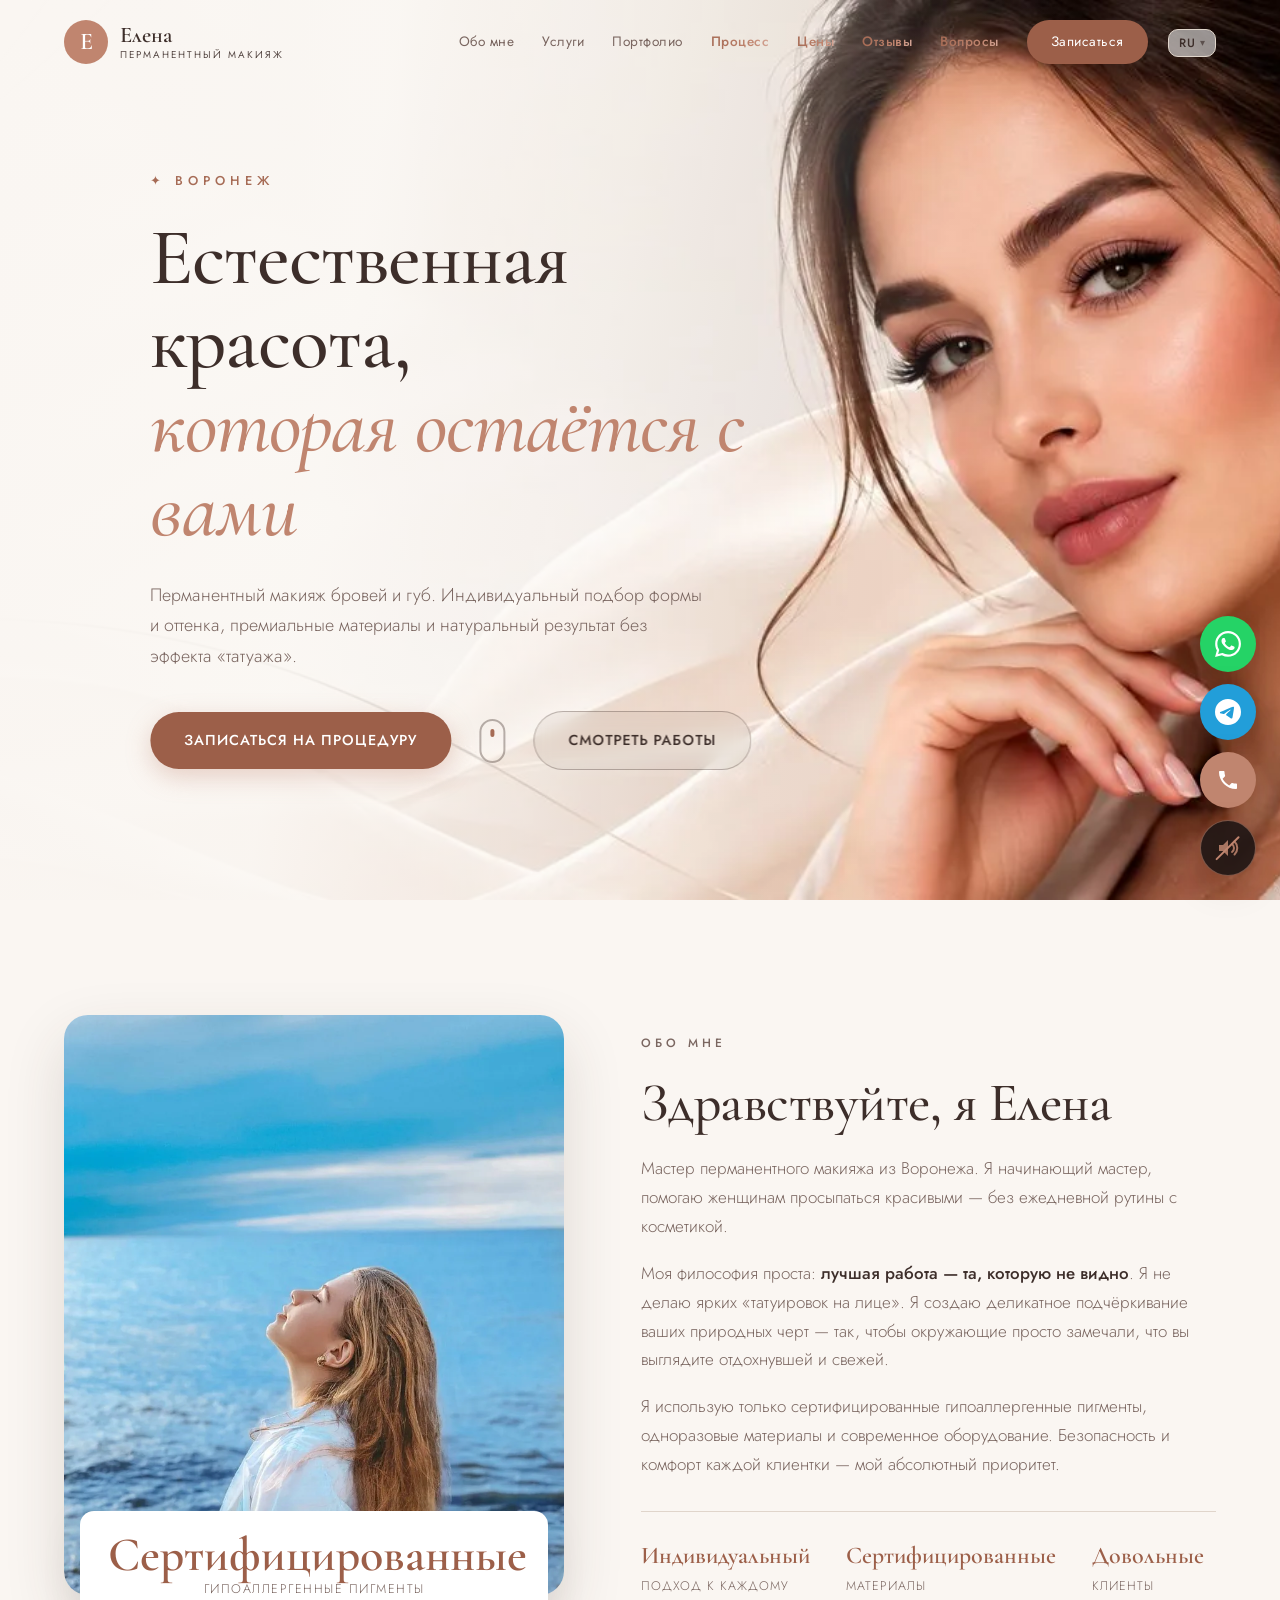
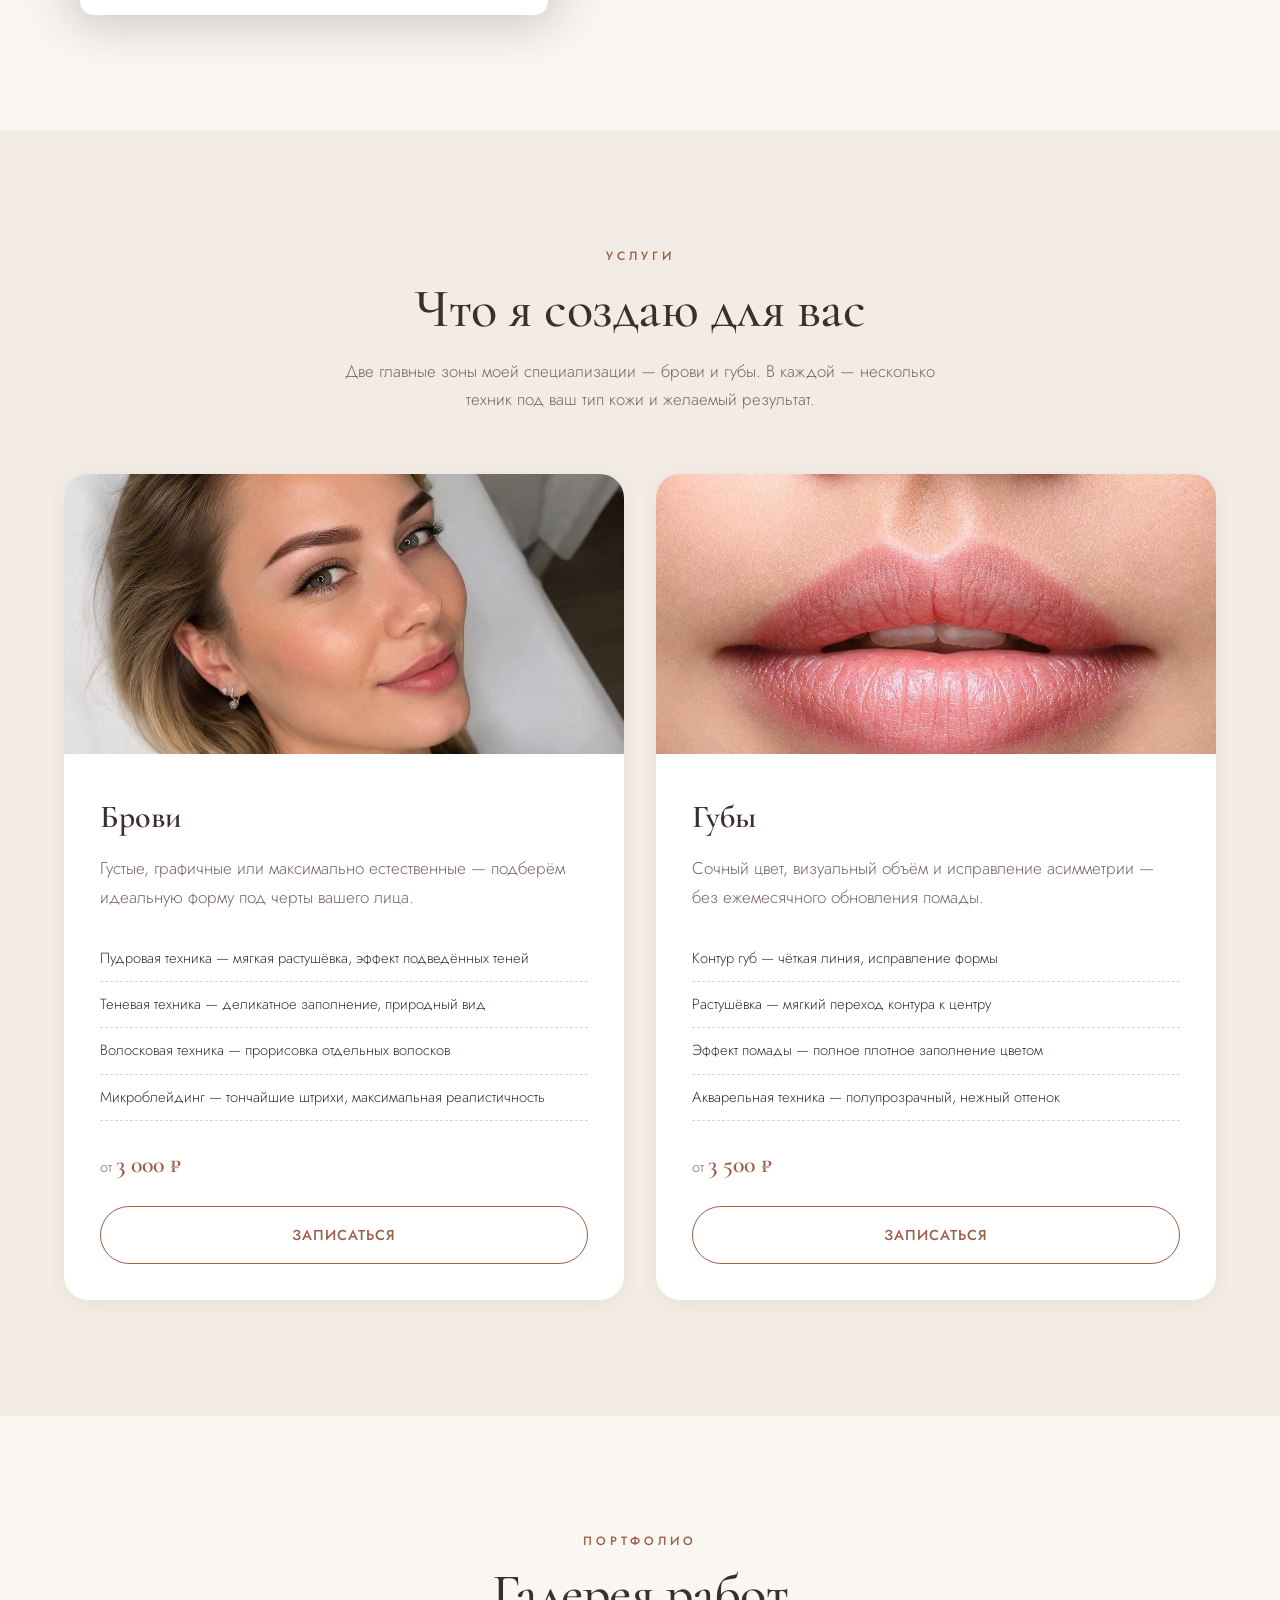
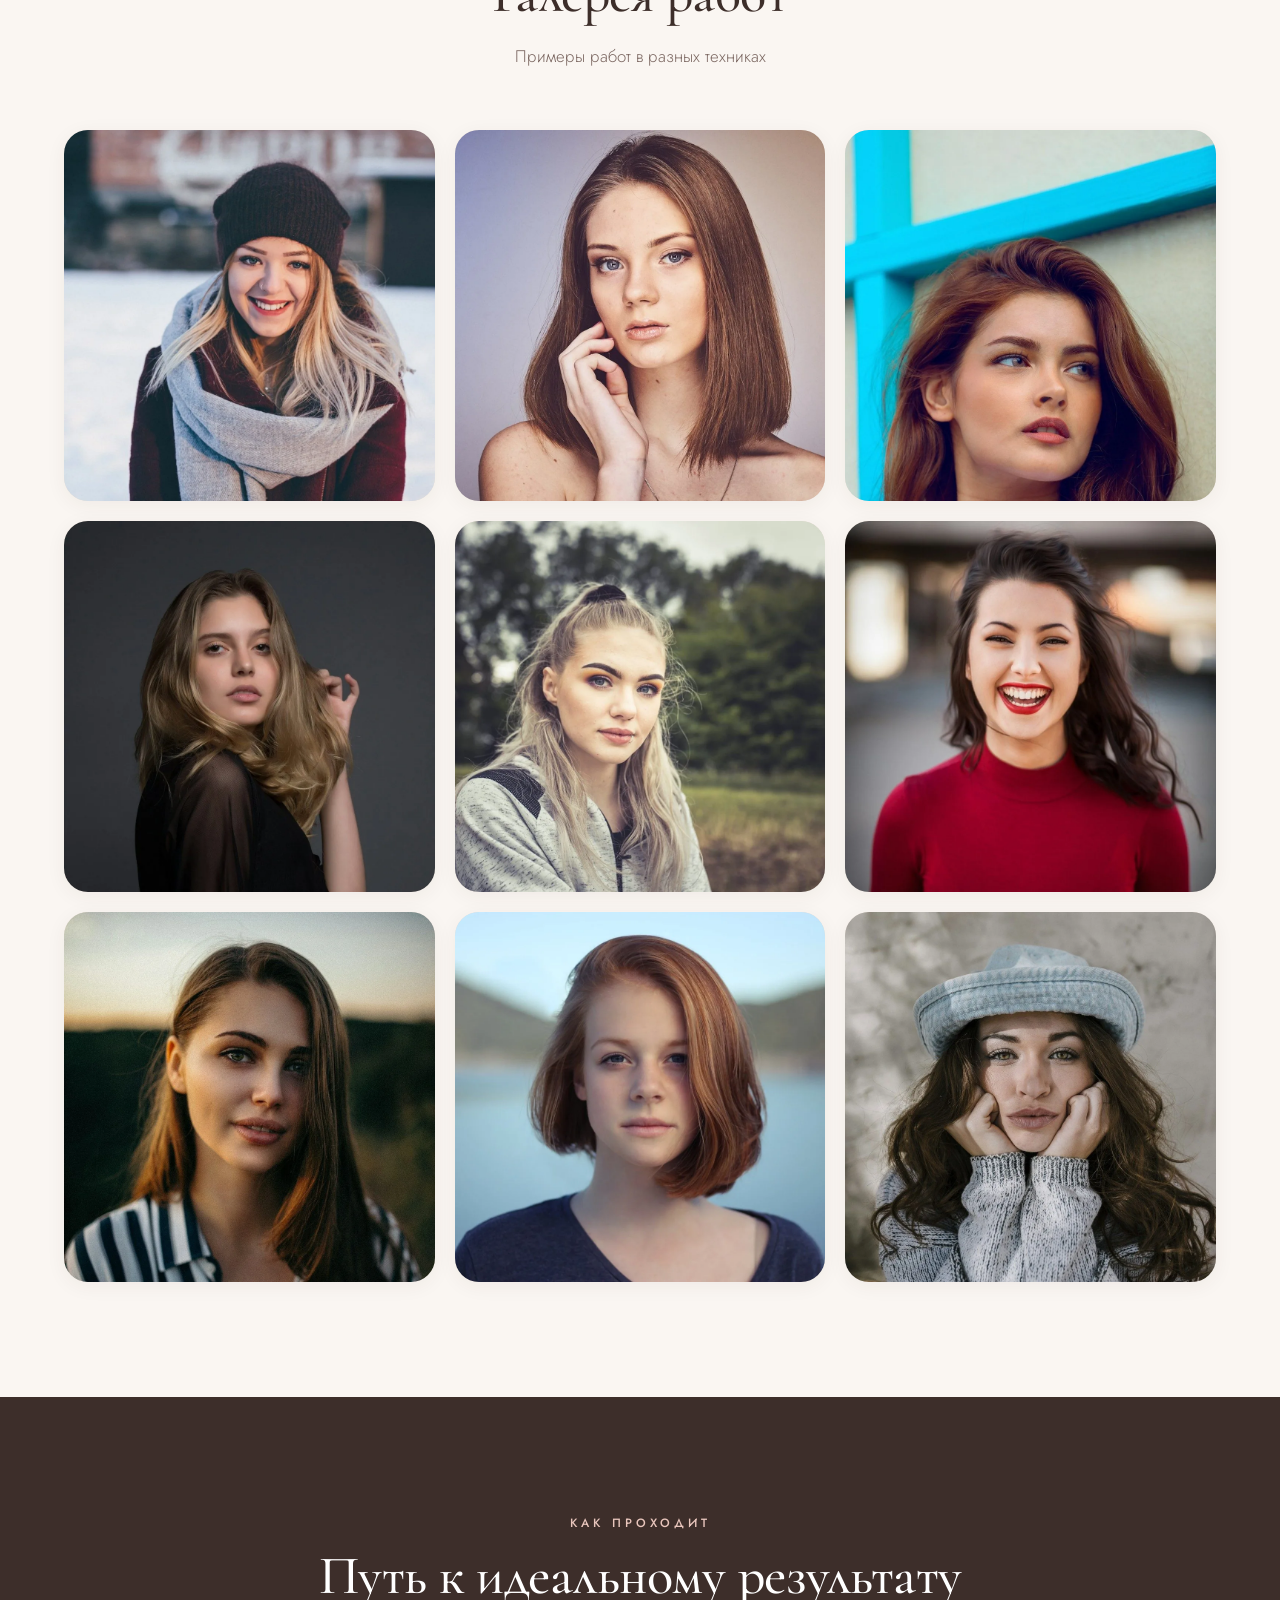
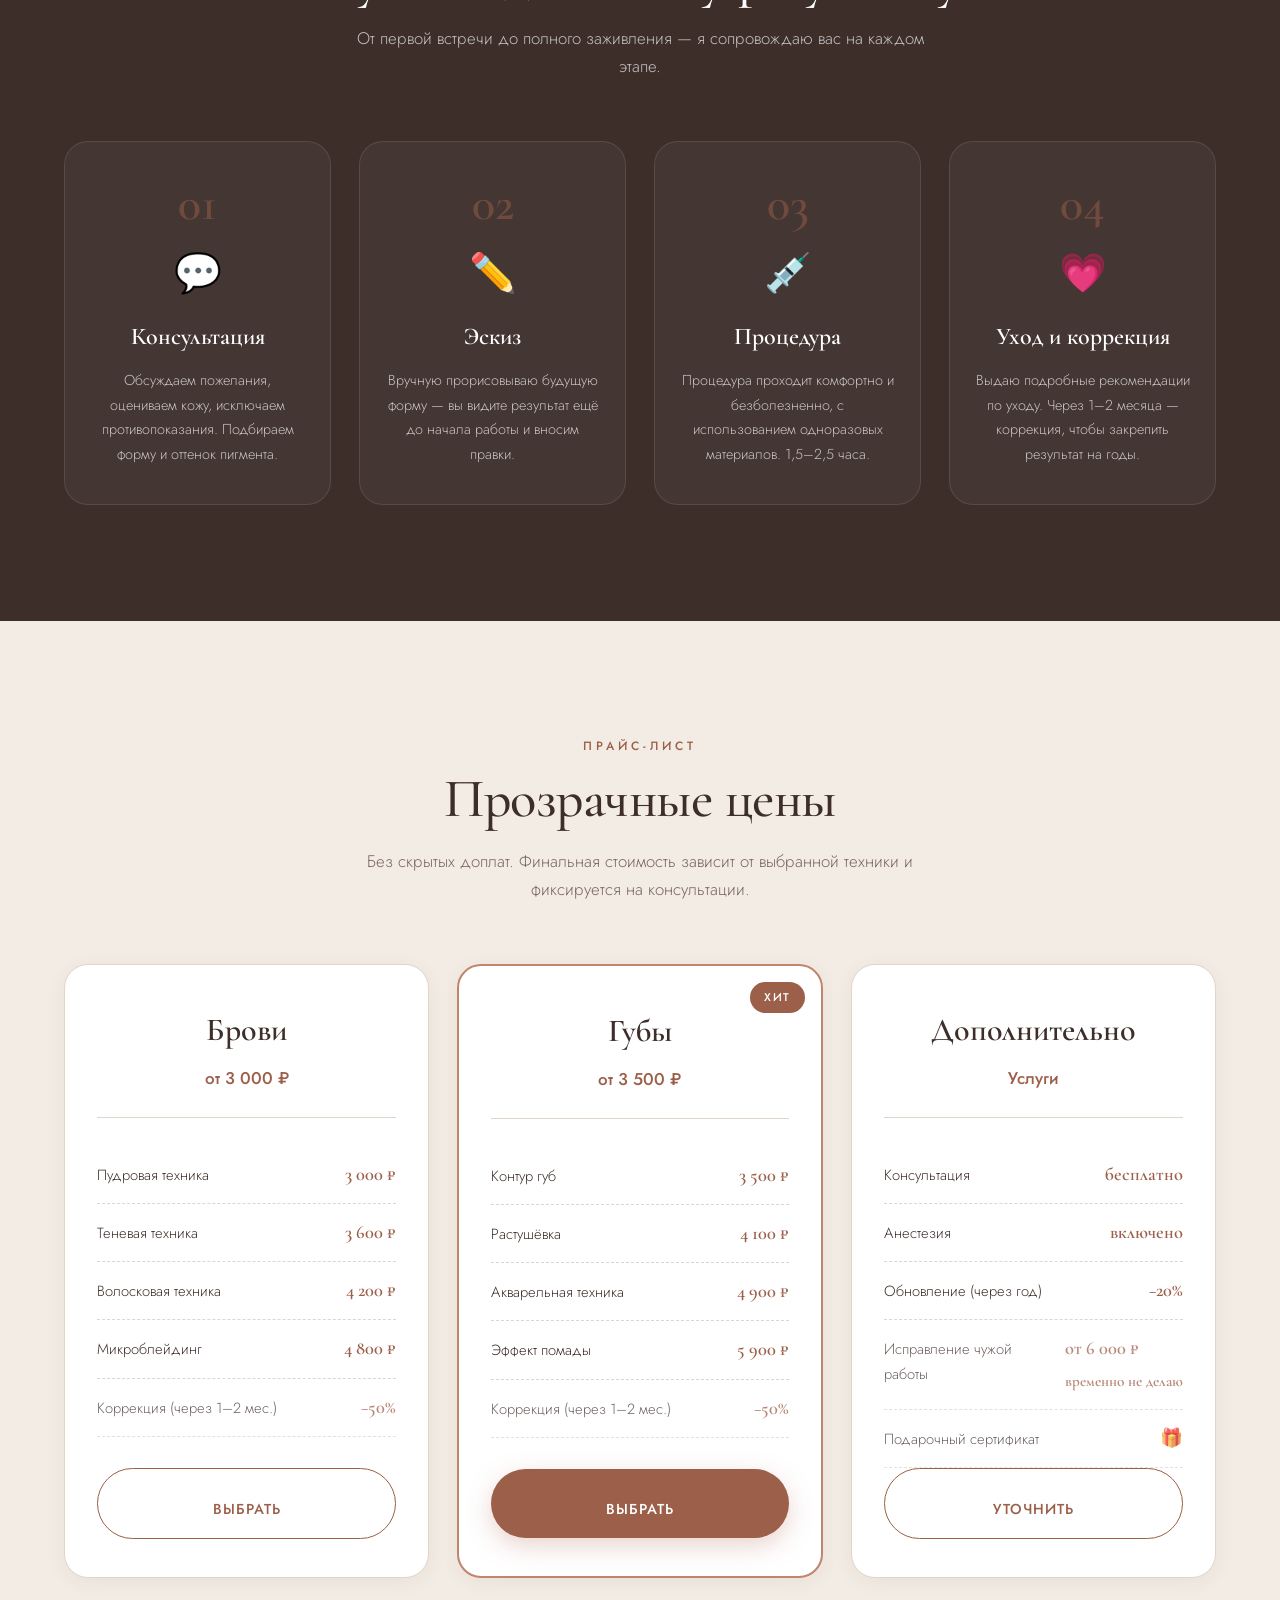
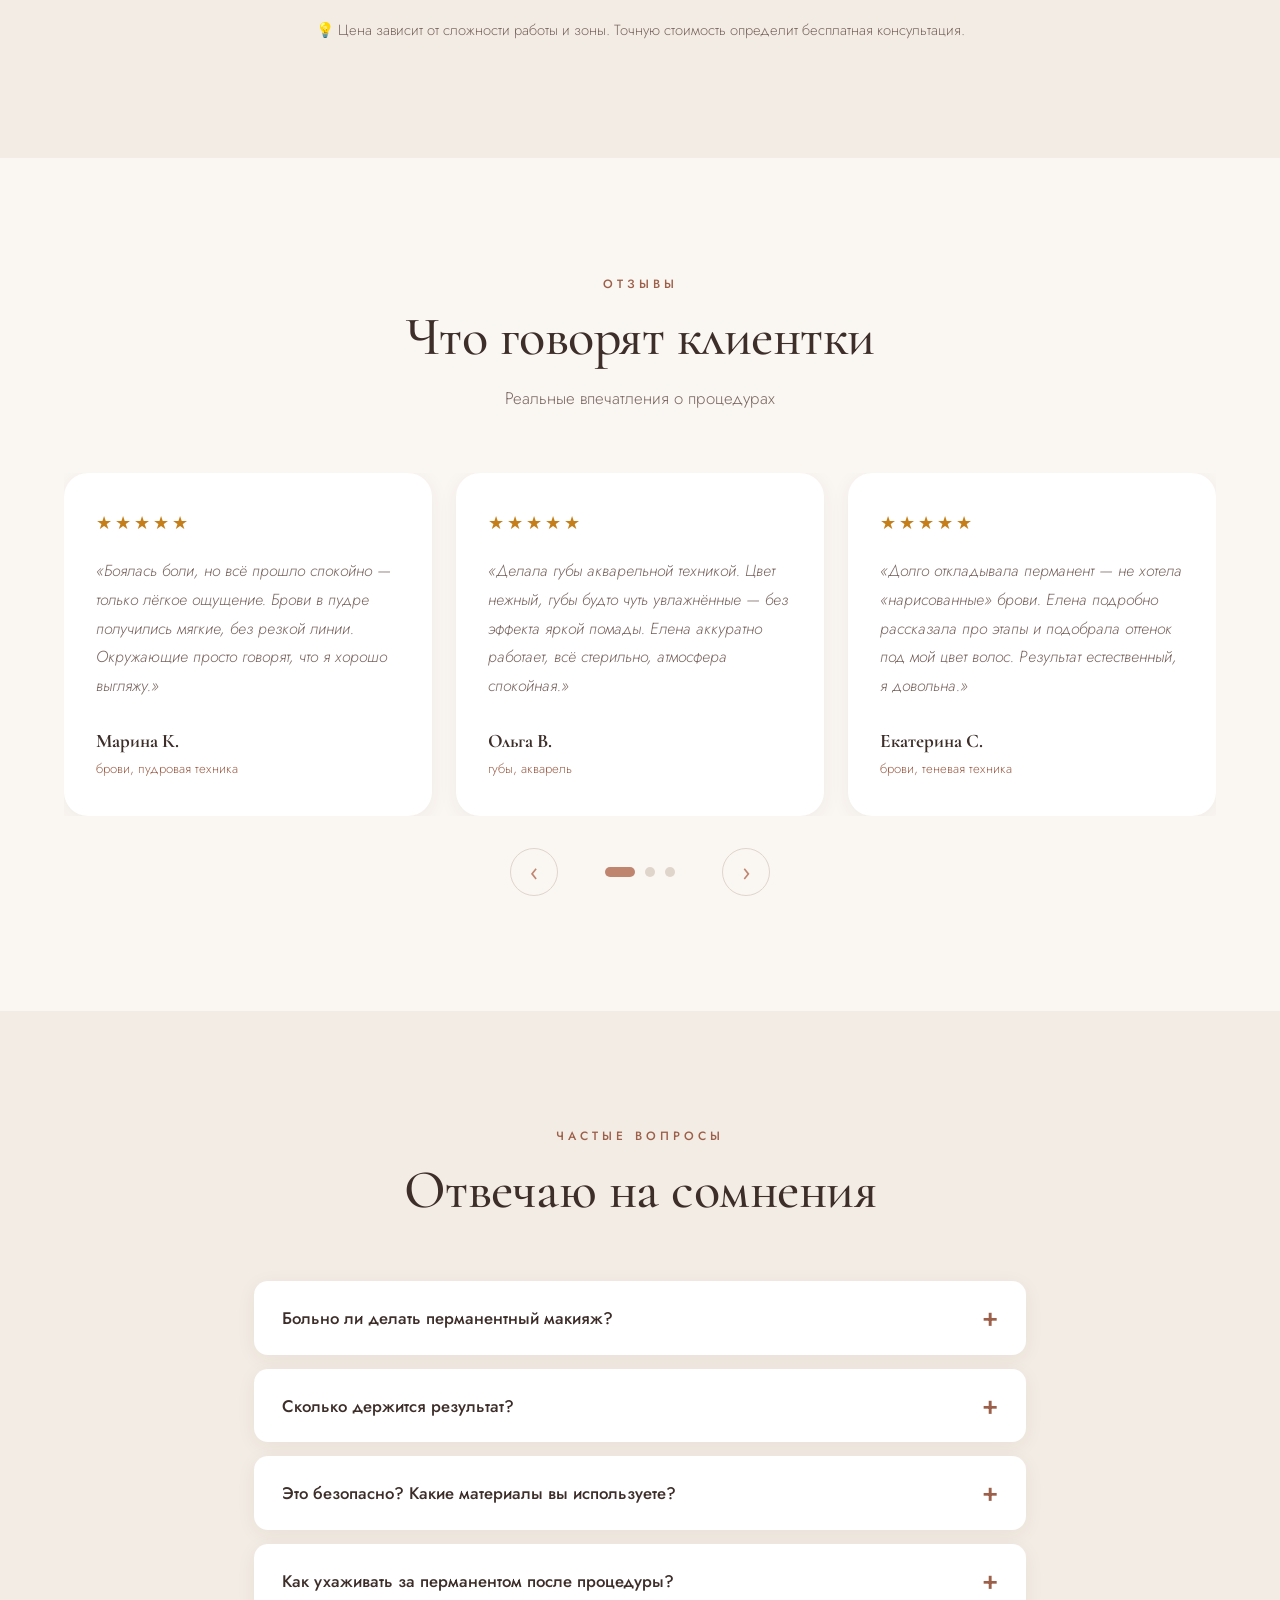
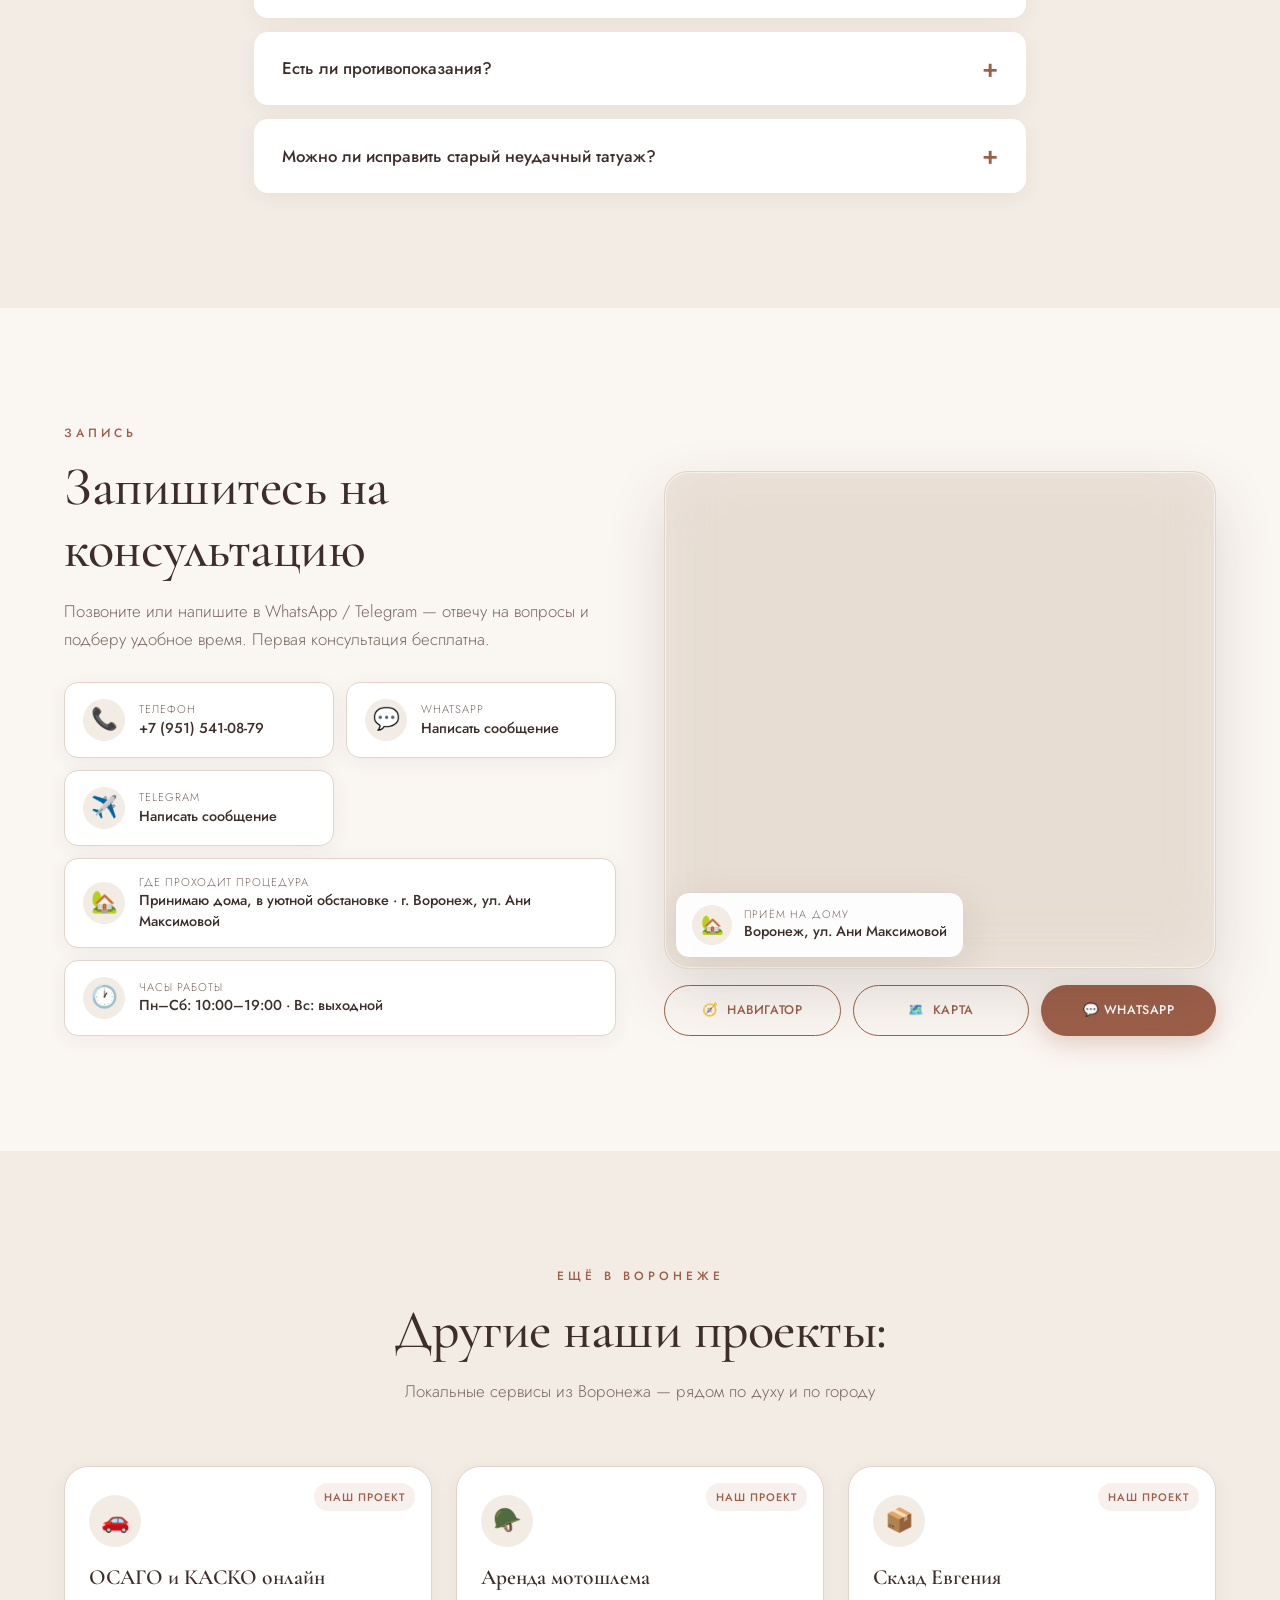
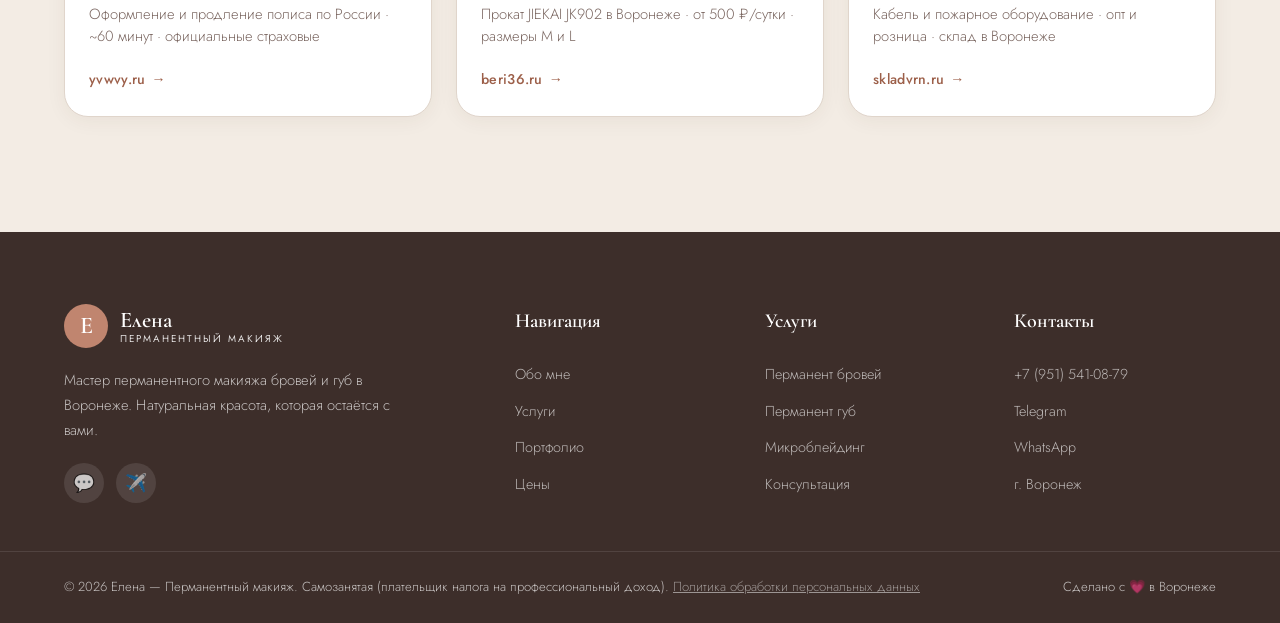
==== commit df4feb27: "Fix mobile about photo/text crop and first-click speaker playback. Co-authored-by: Cursor <cursorage" ====
--- a/index.html
+++ b/index.html
@@ -1,6 +1,6 @@
 <!DOCTYPE html>
 
-<html lang="ru">
+<html lang="ru"><script>document.documentElement.classList.add('js');</script>
 <head>
 <meta charset="utf-8"/>
 <meta content="width=device-width, initial-scale=1.0, viewport-fit=cover" name="viewport"/>
@@ -61,7 +61,7 @@
 <!-- Styles -->
 <!-- Предзагрузка hero-фона: WebP для современных браузеров (~40% легче), JPG сам подтянется как фон в CSS для старых -->
 <link as="image" fetchpriority="high" href="images/hero-bg-new.webp" rel="preload" type="image/webp"/>
-<link href="css/style.css?v=2" rel="stylesheet"/>
+<link href="css/style.css?v=6" rel="stylesheet"/>
 <!-- Структурированные данные для поиска/карт -->
 <script type="application/ld+json">
     {
@@ -634,6 +634,6 @@
 
 
 <audio id="bgMusic" loop preload="auto" src="audio/background-music.mp3"></audio>
-<script src="js/script.js?v=2"></script>
+<script src="js/script.js?v=5"></script>
 </body>
 </html>
--- a/css/style.css
+++ b/css/style.css
@@ -41,6 +41,9 @@
 html {
     scroll-behavior: smooth;
     -webkit-text-size-adjust: 100%;
+    /* Защита от горизонтального переполнения на мобильных:
+       фото/контент не должны растягивать страницу за пределы экрана */
+    overflow-x: hidden;
 }
 
 body {
@@ -611,15 +614,26 @@
     gap: clamp(40px, 6vw, 80px);
     align-items: center;
 }
+.about-image,
+.about-text {
+    min-width: 0;
+    max-width: 100%;
+}
 .about-image {
     position: relative;
     margin-bottom: 20px;
 }
+.about-image picture {
+    display: block;
+    width: 100%;
+}
 .about-image img {
     width: 100%;
+    max-width: 100%;
     height: min(580px, 70vw);
     max-height: 580px;
     object-fit: cover;
+    object-position: 70% center;
     border-radius: var(--radius-lg);
     box-shadow: var(--shadow-lg);
 }
@@ -1421,12 +1435,15 @@
 /* ================================================
    АНИМАЦИИ ПОЯВЛЕНИЯ
    ================================================ */
-.reveal {
+/* Анимация появления включается ТОЛЬКО при работающем JS (html.js).
+   Без JS (или если скрипт не успел выполниться) контент сразу виден —
+   это защищает от «обрезанного» текста/фото на мобильных. */
+html.js .reveal {
     opacity: 0;
     transform: translateY(40px);
     transition: opacity 0.8s var(--ease), transform 0.8s var(--ease);
 }
-.reveal.visible { opacity: 1; transform: translateY(0); }
+html.js .reveal.visible { opacity: 1; transform: translateY(0); }
 
 /* ================================================
    АДАПТИВ — ОЧЕНЬ ШИРОКИЙ ЭКРАН
@@ -1451,9 +1468,15 @@
    АДАПТИВ — ПЛАНШЕТ (+ бургер-меню)
    ================================================ */
 @media (max-width: 992px) {
-    .about-grid { grid-template-columns: 1fr; gap: 48px; }
+    .about-grid { grid-template-columns: 1fr; gap: 48px; align-items: start; }
     .about-image { margin-bottom: 12px; }
-    .about-image img { height: 440px; max-height: 440px; }
+    /* Портретное фото целиком, без обрезки object-fit: cover */
+    .about-image img {
+        height: auto;
+        max-height: none;
+        object-fit: contain;
+        object-position: center top;
+    }
     .about-badge { right: 16px; bottom: -16px; }
     .booking-grid { grid-template-columns: 1fr; gap: 36px; }
     .booking-info .section-title { text-align: center; }
@@ -1579,15 +1602,54 @@
     .section-head { margin-bottom: 36px; }
     .about-stats { gap: 20px 24px; }
     .stat-num { font-size: 2.2rem; }
-    .stat-num.stat-text { font-size: 1.25rem; }
-    .about-image img { height: 360px; max-height: 360px; }
+    .stat-num.stat-text { font-size: 1.25rem; white-space: normal; }
+    .about-grid {
+        display: flex;
+        flex-direction: column;
+        gap: 28px;
+        width: 100%;
+        max-width: 100%;
+    }
+    .about-image,
+    .about-image picture,
+    .about-text {
+        min-width: 0;
+        max-width: 100%;
+        width: 100%;
+        overflow: visible;
+    }
+    .about-image img {
+        width: 100%;
+        max-width: 100%;
+        height: auto;
+        max-height: none;
+        object-fit: contain;
+        object-position: center top;
+    }
+    .about-text .section-title {
+        font-size: clamp(1.7rem, 8vw, 2.4rem);
+        overflow-wrap: break-word;
+        word-wrap: break-word;
+    }
+    .about-text p {
+        overflow-wrap: break-word;
+    }
+
+    /* На мобильных отключаем анимацию появления — контент (фото, текст)
+       должен быть виден сразу, без ожидания IntersectionObserver */
+    .reveal,
+    html.js .reveal {
+        opacity: 1 !important;
+        transform: none !important;
+    }
 
     .floating-buttons {
-        right: max(14px, env(safe-area-inset-right, 0px));
-        bottom: max(14px, calc(14px + env(safe-area-inset-bottom, 0px)));
-        gap: 10px;
-    }
-    .float-btn { width: 48px; height: 48px; }
+        right: max(12px, env(safe-area-inset-right, 0px));
+        bottom: max(12px, calc(12px + env(safe-area-inset-bottom, 0px)));
+        gap: 8px;
+    }
+    .float-btn { width: 44px; height: 44px; }
+    .float-btn svg { width: 22px; height: 22px; }
     .announcement-modal { padding: 36px 24px 28px; }
 
     /* Отступ снизу, чтобы контент не упирался в плавающие кнопки */
@@ -1599,6 +1661,14 @@
         padding-left: max(16px, env(safe-area-inset-left, 0px));
         padding-right: max(16px, env(safe-area-inset-right, 0px));
     }
+    .floating-buttons {
+        position: fixed;
+        right: max(8px, env(safe-area-inset-right, 0px));
+        bottom: max(8px, calc(8px + env(safe-area-inset-bottom, 0px)));
+        gap: 8px;
+    }
+    .float-btn { width: 40px; height: 40px; }
+    .float-btn svg { width: 20px; height: 20px; }
     .about-badge {
         position: relative;
         bottom: 0;
@@ -1622,6 +1692,19 @@
     .hero {
         background-position: 88% 22%;
     }
+    .floating-buttons {
+        position: fixed;
+        right: max(6px, env(safe-area-inset-right, 0px));
+        bottom: max(6px, calc(6px + env(safe-area-inset-bottom, 0px)));
+        gap: 6px;
+    }
+    .float-btn { width: 36px; height: 36px; }
+    .float-btn svg { width: 18px; height: 18px; }
+    /* Компактная шапка на узких экранах: логотип, язык и бургер должны влезать */
+    .logo-text { font-size: 1.15rem; }
+    .logo-mark { width: 36px; height: 36px; font-size: 1.2rem; }
+    .navbar { padding: 12px 0; padding-top: max(12px, env(safe-area-inset-top, 0px)); }
+    .nav-container { gap: 8px; }
 }
 
 /* ================================================
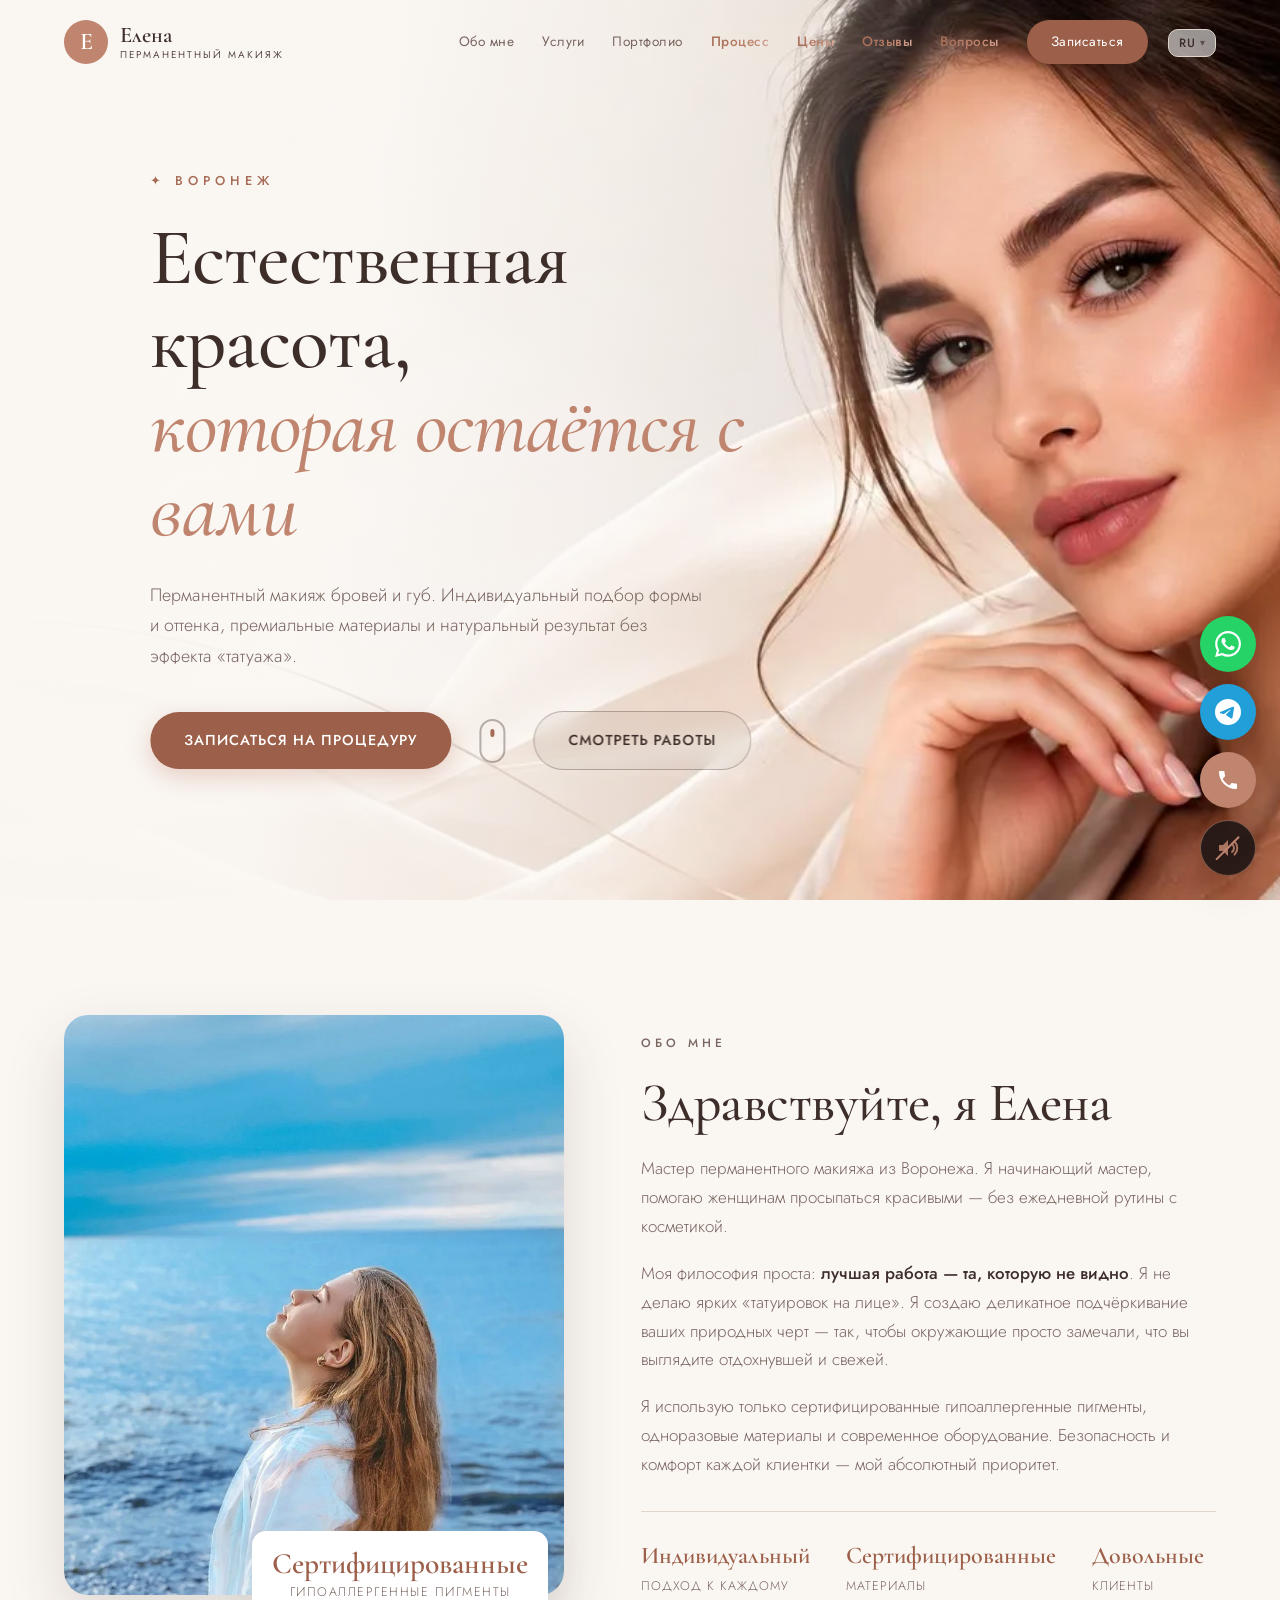
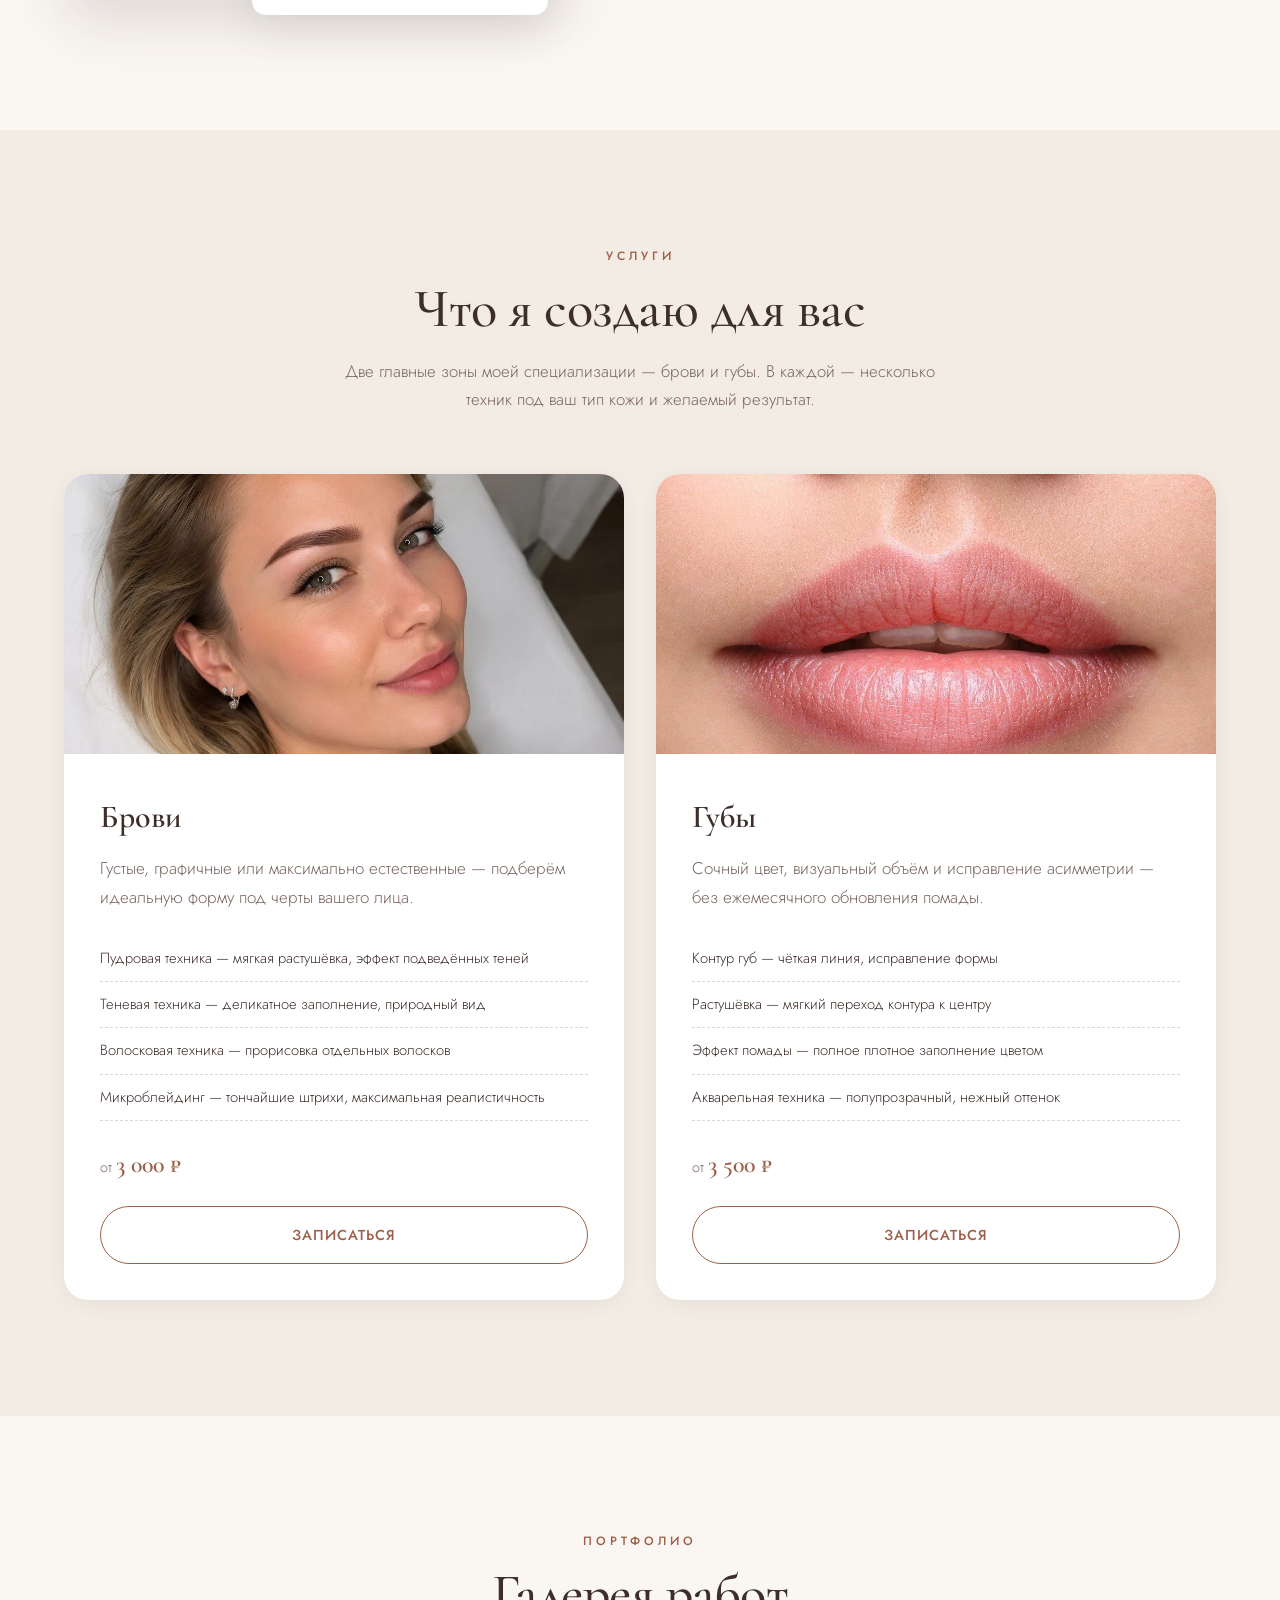
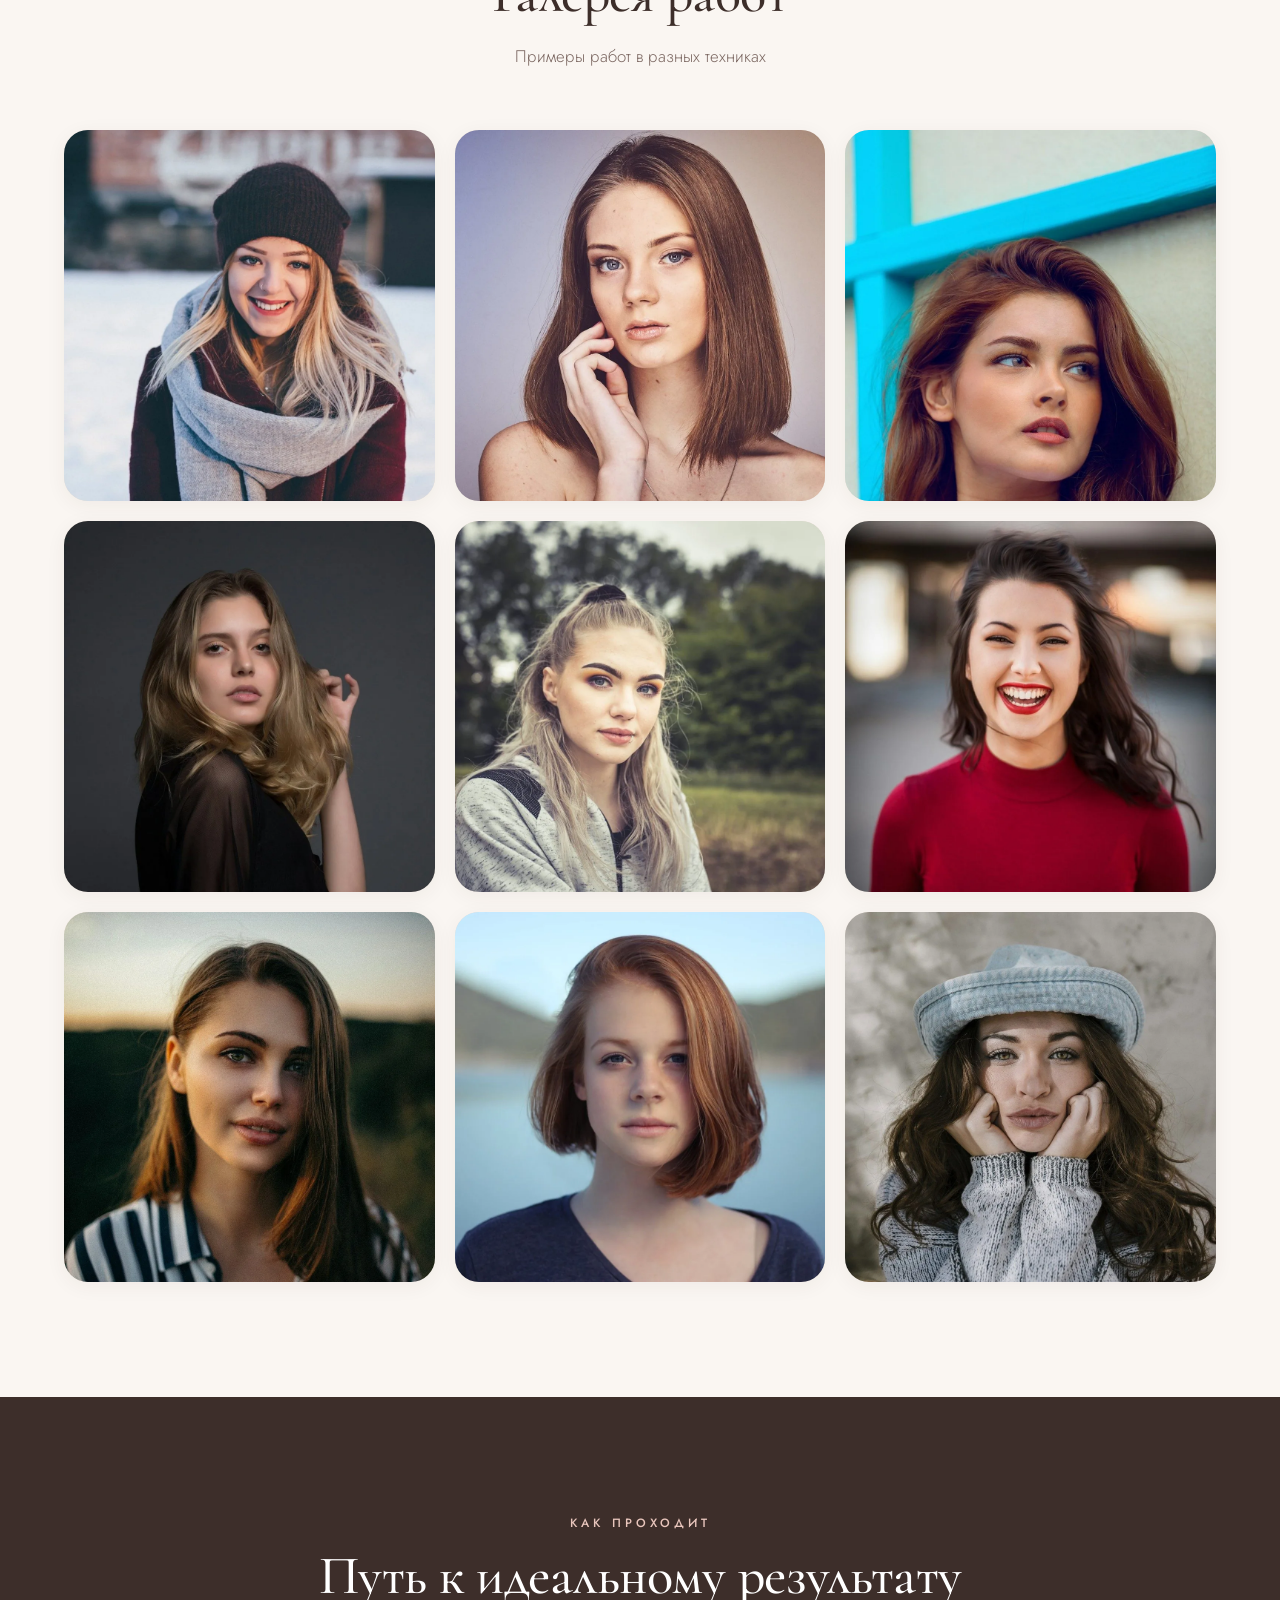
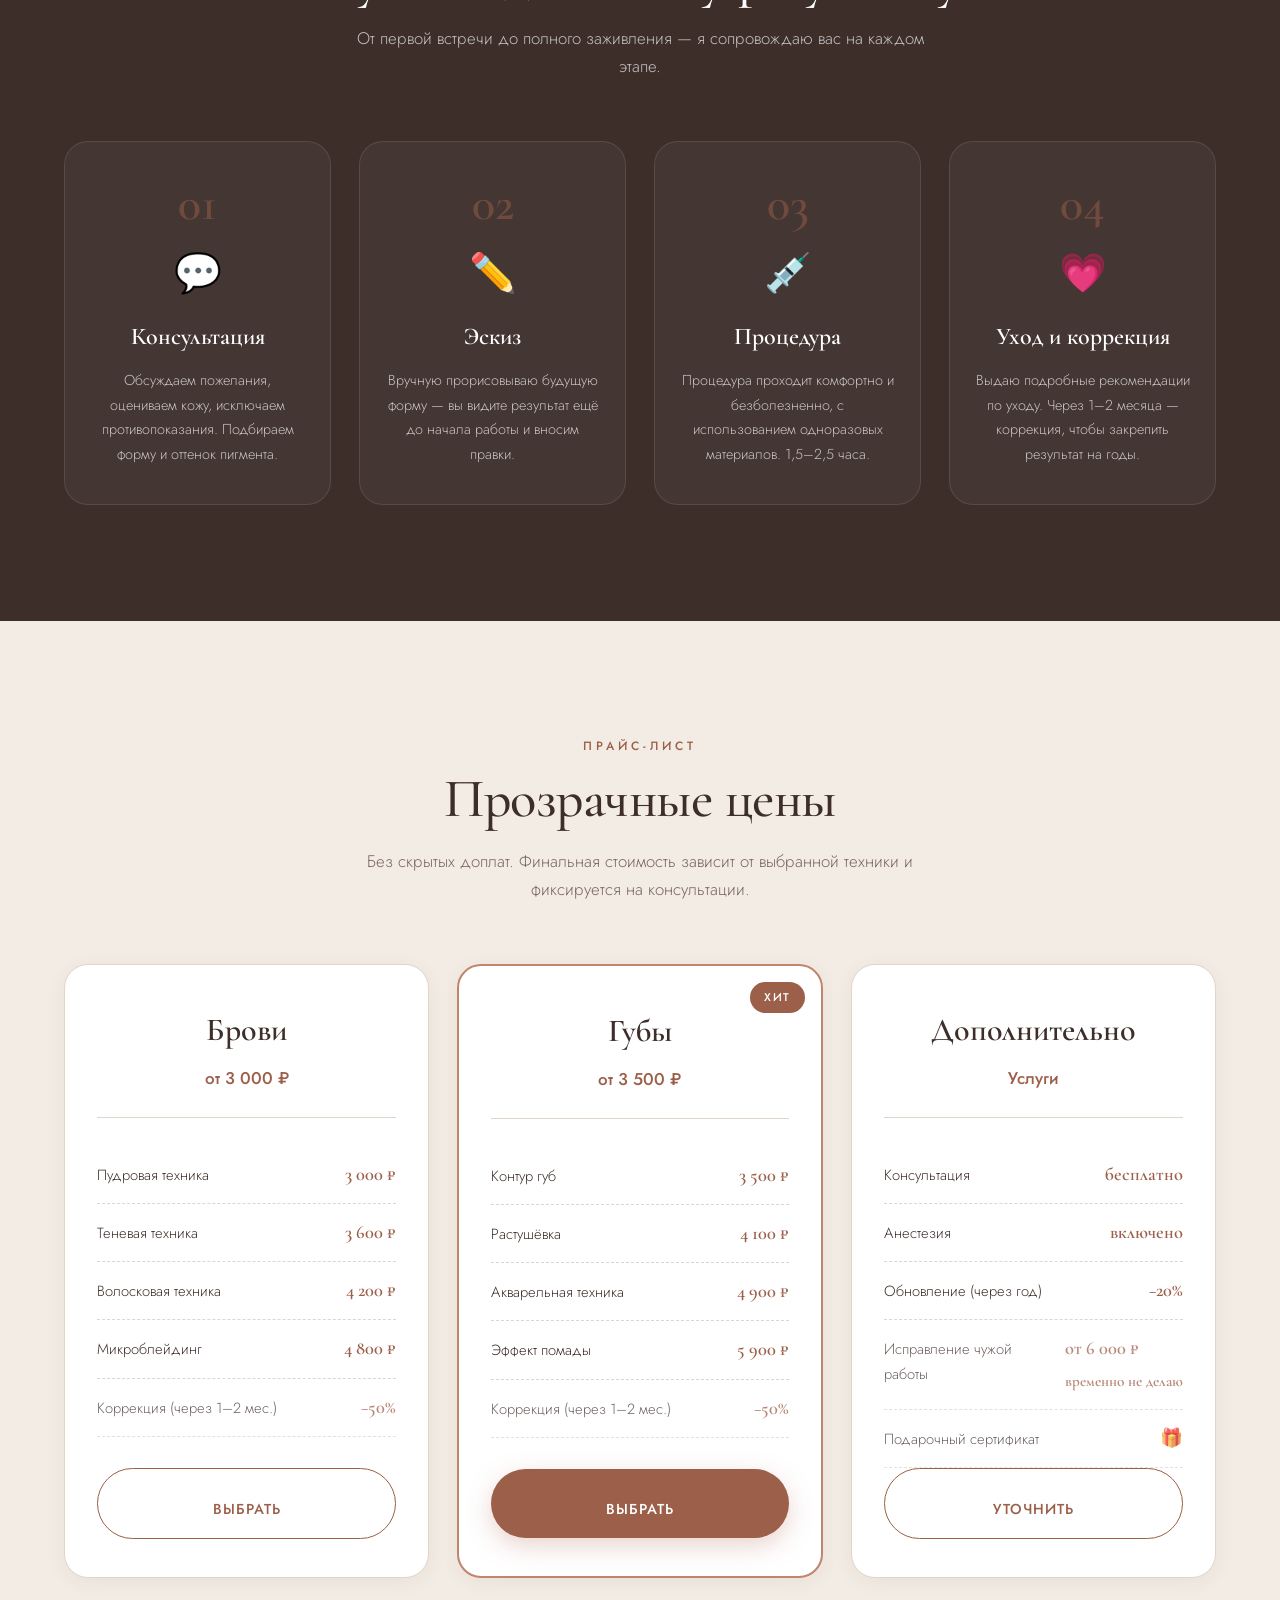
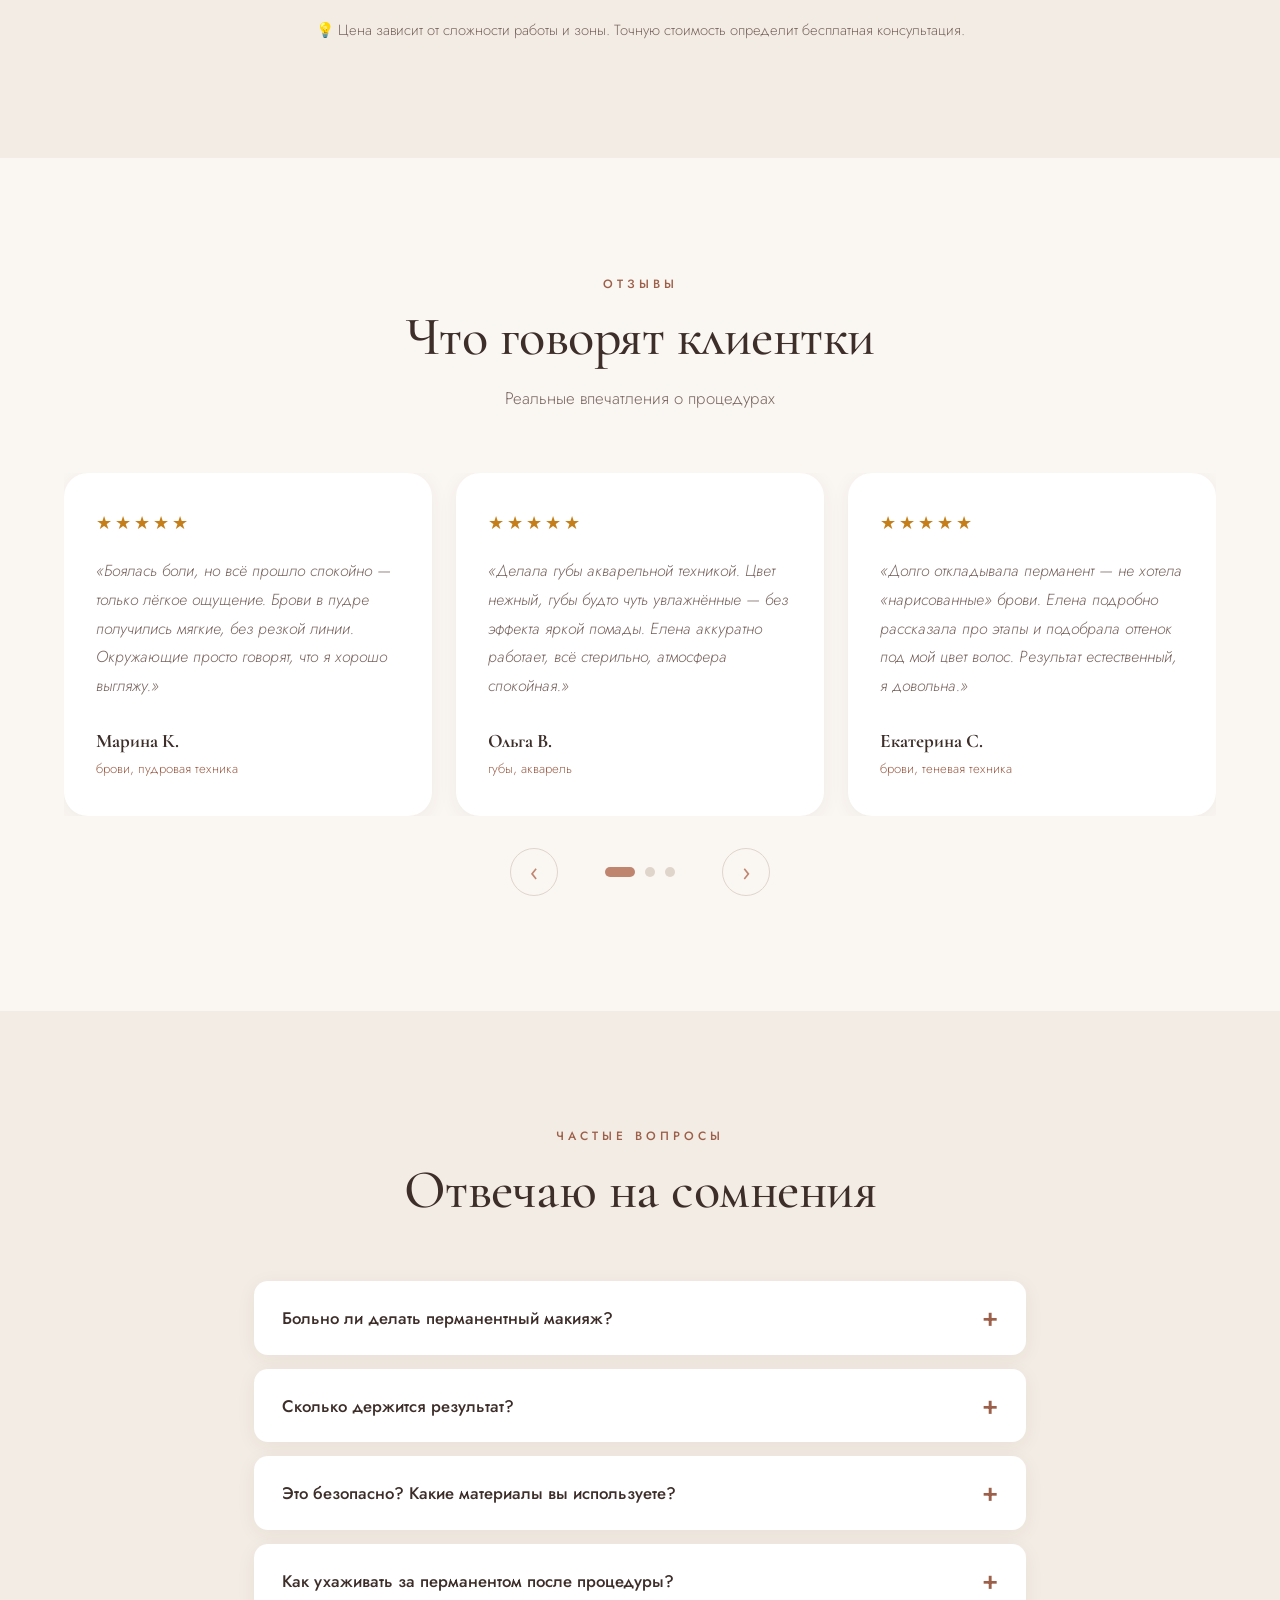
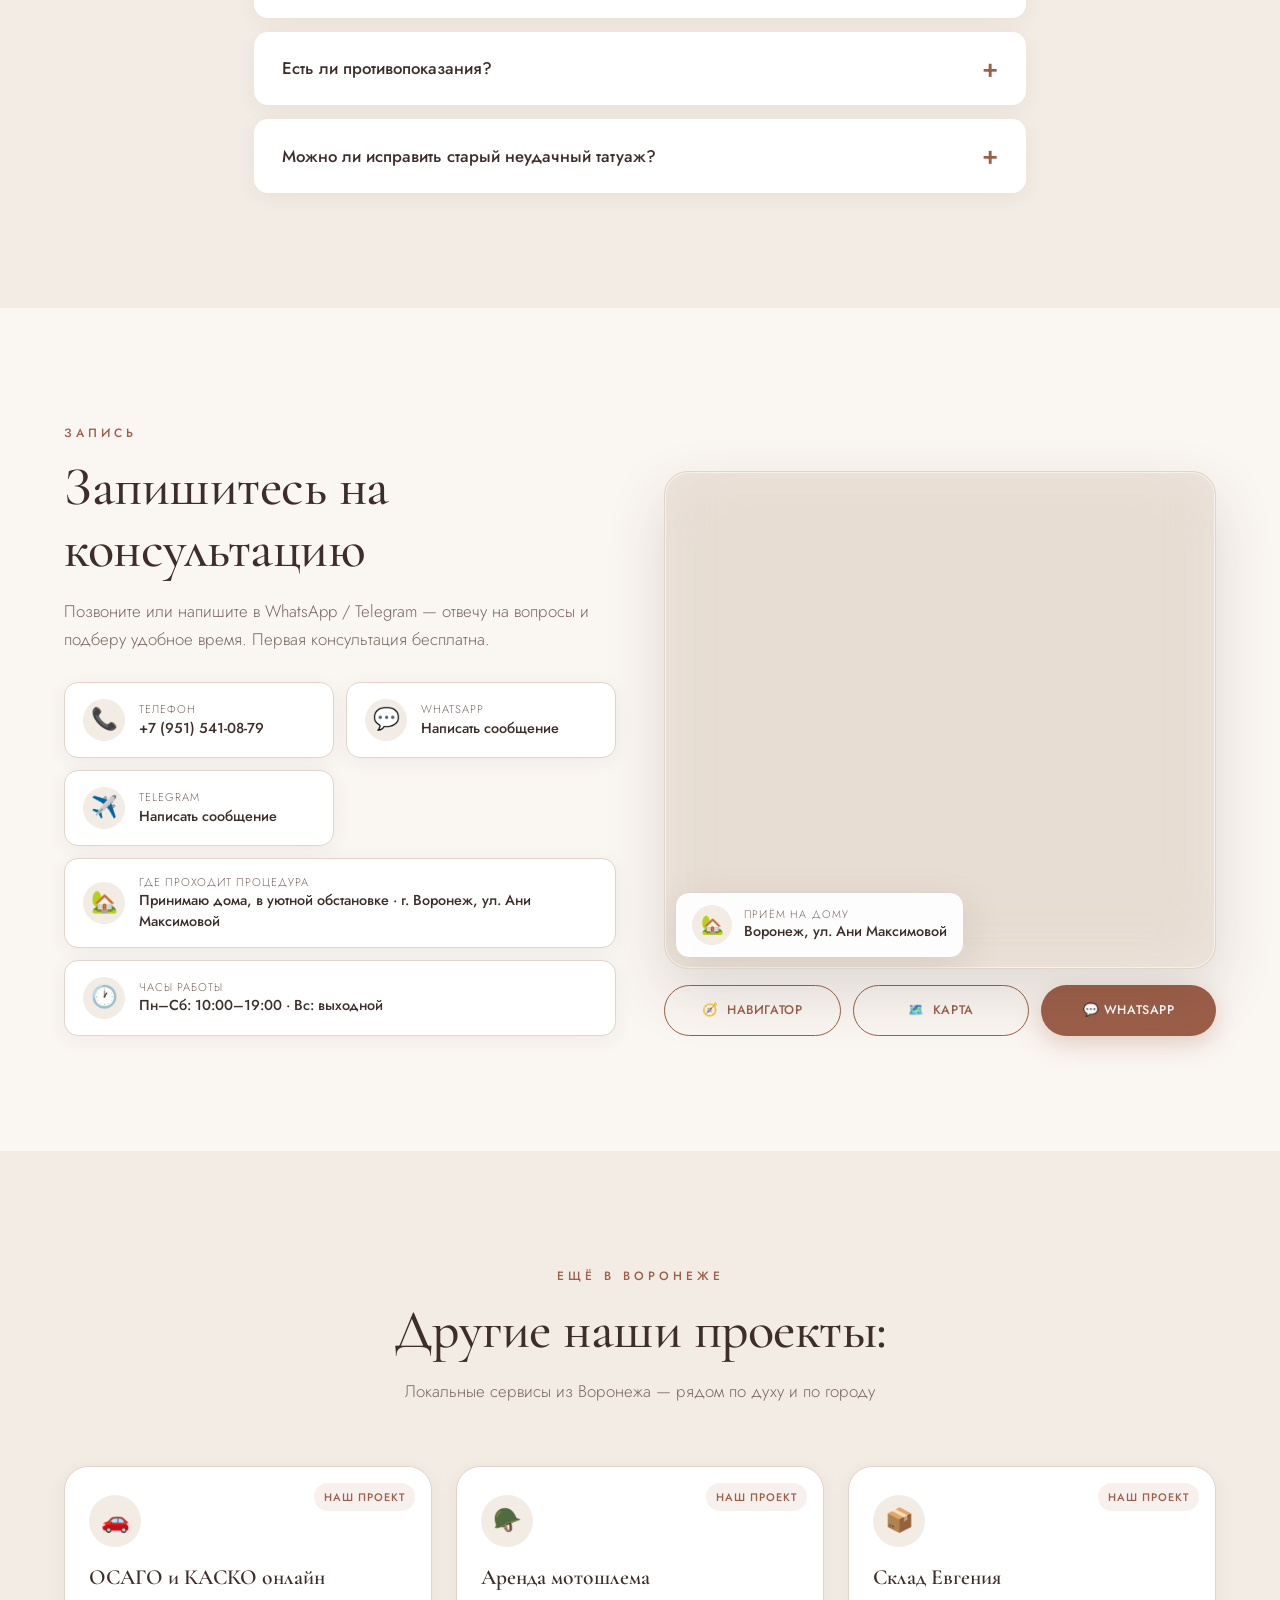
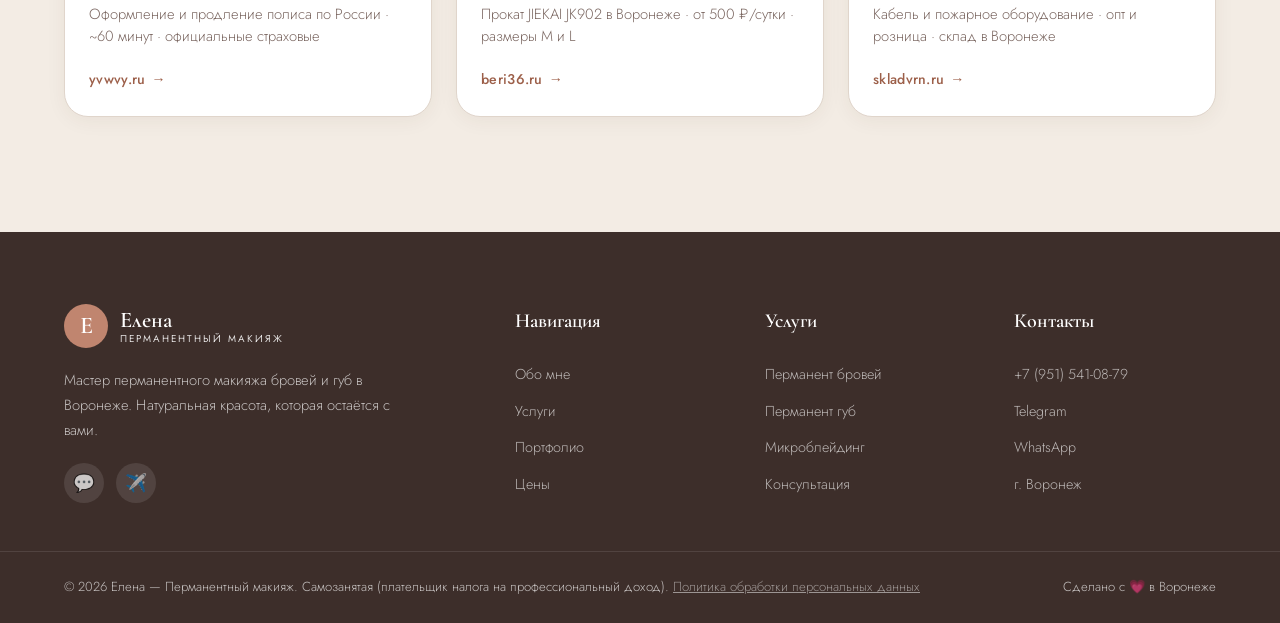
==== commit 35e5dcc4: "Full redeploy: replace repo content with current ELENA site (music, mobile fixes, SEO)" ====
--- a/index.html
+++ b/index.html
@@ -61,7 +61,7 @@
 <!-- Styles -->
 <!-- Предзагрузка hero-фона: WebP для современных браузеров (~40% легче), JPG сам подтянется как фон в CSS для старых -->
 <link as="image" fetchpriority="high" href="images/hero-bg-new.webp" rel="preload" type="image/webp"/>
-<link href="css/style.css?v=6" rel="stylesheet"/>
+<link href="css/style.css?v=7" rel="stylesheet"/>
 <!-- Структурированные данные для поиска/карт -->
 <script type="application/ld+json">
     {
--- a/css/style.css
+++ b/css/style.css
@@ -642,20 +642,26 @@
     bottom: -20px;
     right: 16px;
     background: var(--white);
-    padding: 20px 28px;
+    padding: 16px 20px;
     border-radius: var(--radius);
     box-shadow: var(--shadow-md);
     text-align: center;
     display: flex;
     flex-direction: column;
-    line-height: 1;
+    align-items: center;
+    line-height: 1.15;
     max-width: calc(100% - 32px);
+    box-sizing: border-box;
+    overflow: visible;
 }
 .badge-num {
     font-family: var(--serif);
-    font-size: 3rem;
+    font-size: clamp(1.2rem, 2.4vw, 1.85rem);
     font-weight: 600;
     color: var(--accent-a11y);
+    overflow-wrap: break-word;
+    word-break: normal;
+    max-width: 100%;
 }
 .badge-text {
     font-size: 0.78rem;
@@ -1477,7 +1483,17 @@
         object-fit: contain;
         object-position: center top;
     }
-    .about-badge { right: 16px; bottom: -16px; }
+    .about-badge {
+        position: relative;
+        right: auto;
+        bottom: auto;
+        left: auto;
+        margin-top: 16px;
+        max-width: 100%;
+        width: 100%;
+        padding: 16px 18px;
+    }
+    .badge-num { font-size: clamp(1.15rem, 5.2vw, 1.5rem); }
     .booking-grid { grid-template-columns: 1fr; gap: 36px; }
     .booking-info .section-title { text-align: center; }
     .booking-info .eyebrow { text-align: center; }
@@ -1671,12 +1687,15 @@
     .float-btn svg { width: 20px; height: 20px; }
     .about-badge {
         position: relative;
-        bottom: 0;
-        right: 0;
-        display: inline-flex;
-        margin-top: 16px;
+        bottom: auto;
+        right: auto;
+        width: 100%;
         max-width: 100%;
-    }
+        margin-top: 14px;
+        padding: 14px 14px;
+    }
+    .badge-num { font-size: clamp(1.05rem, 5vw, 1.35rem); }
+    .badge-text { letter-spacing: 0.6px; }
     .about-image { margin-bottom: 0; }
     .portfolio-grid { grid-template-columns: 1fr 1fr; gap: 10px; }
     .section { padding: 48px 0; }
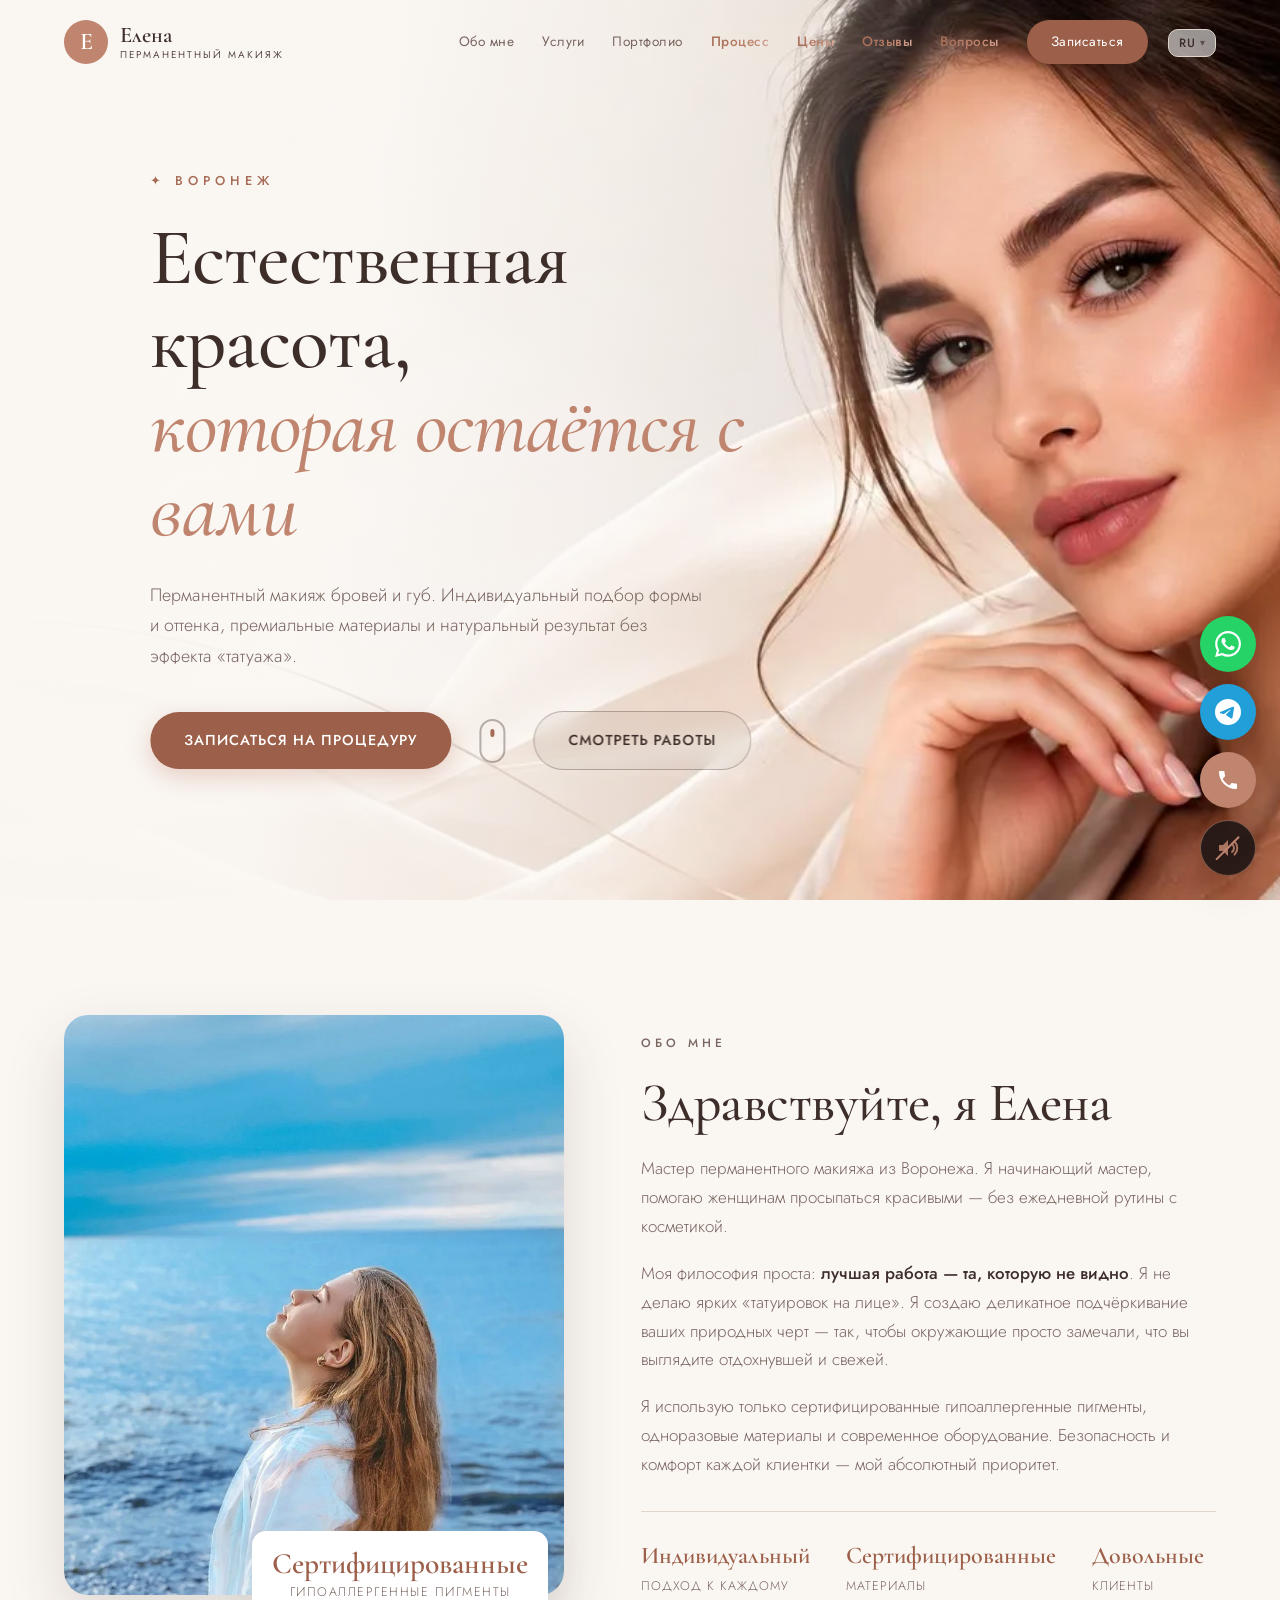
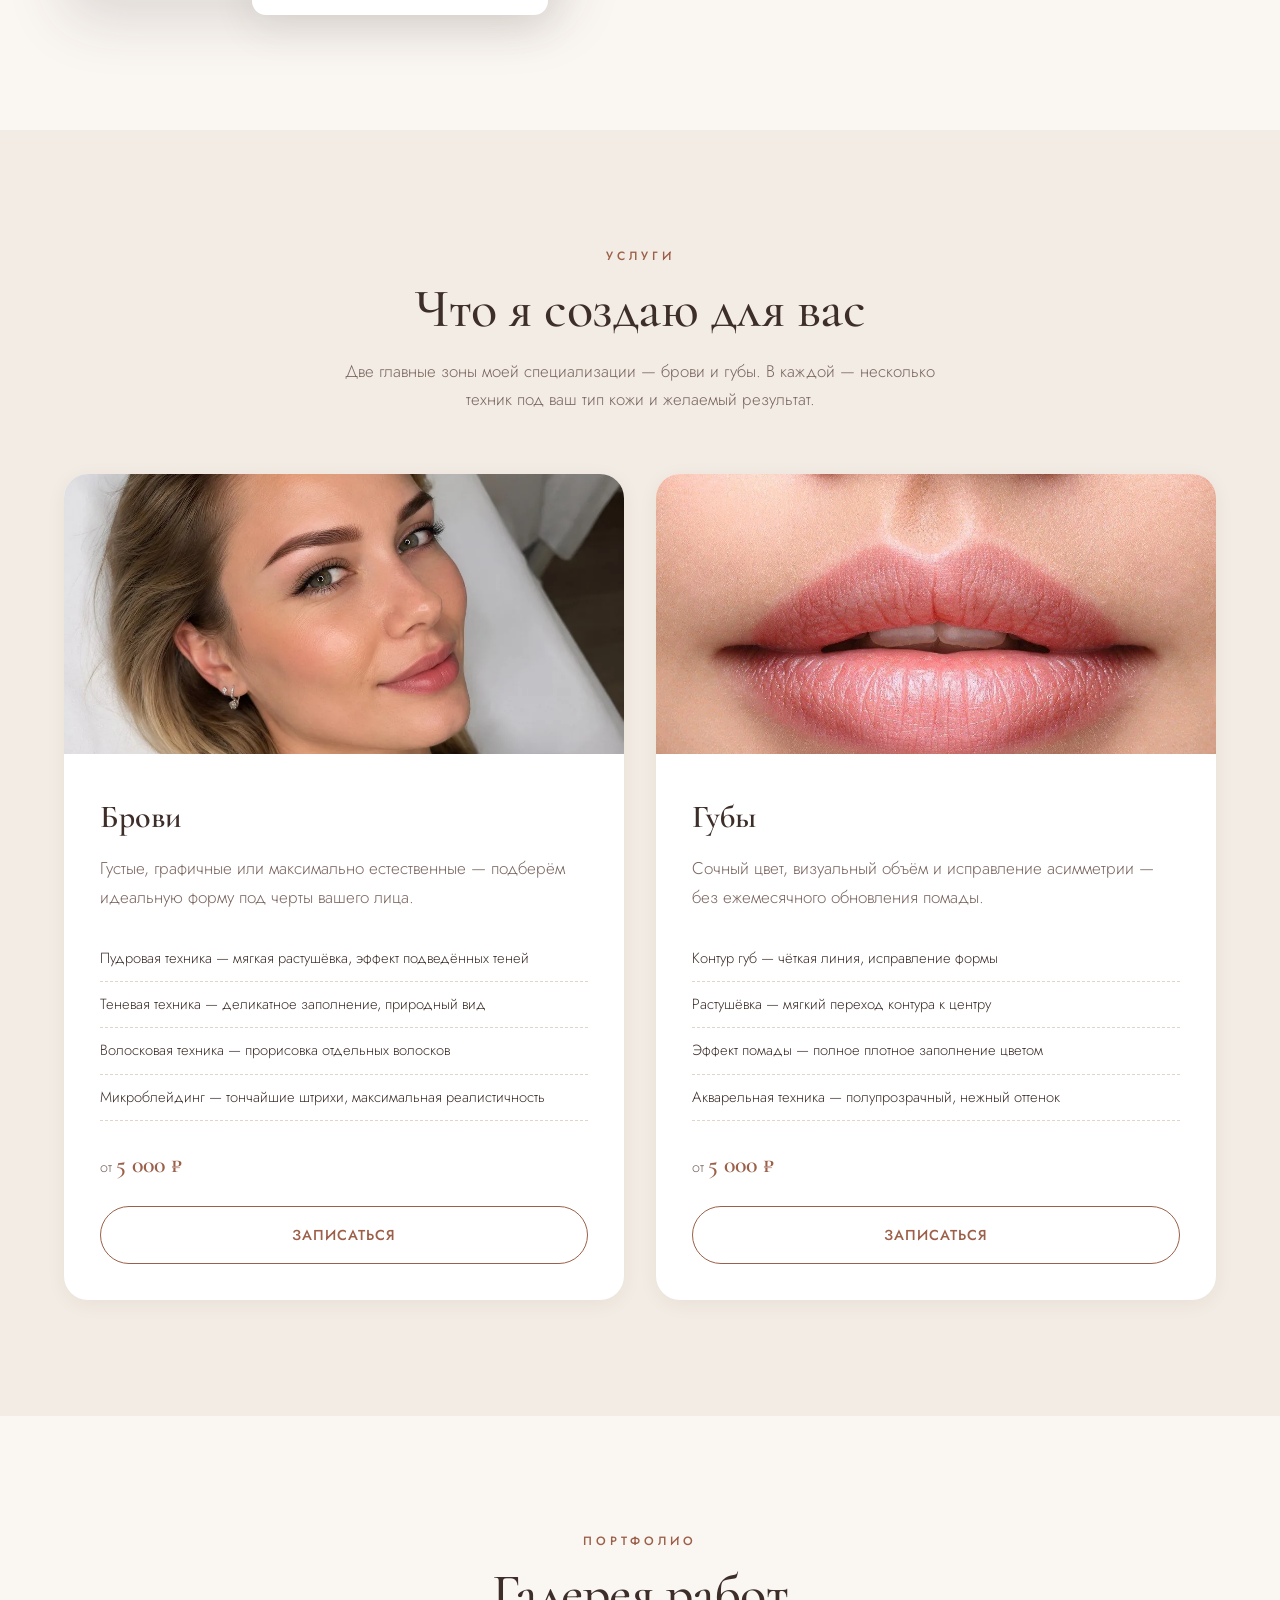
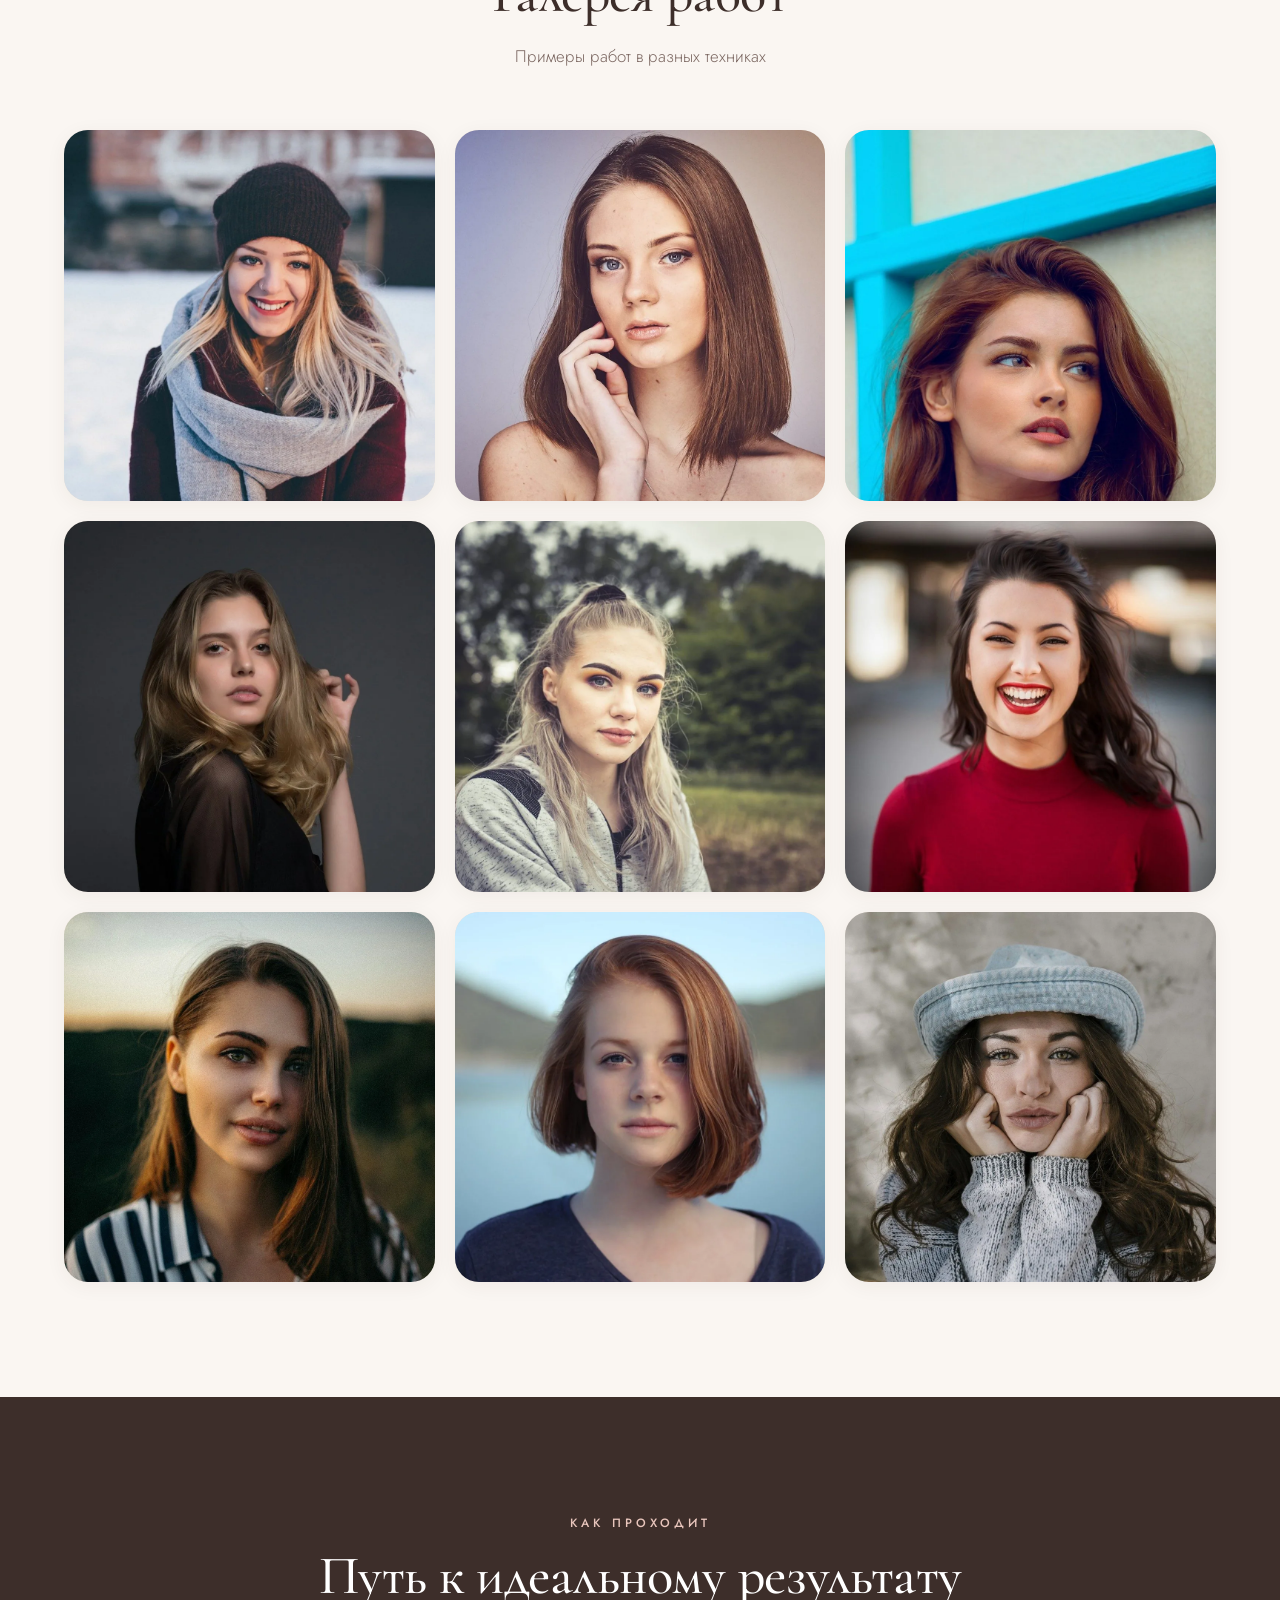
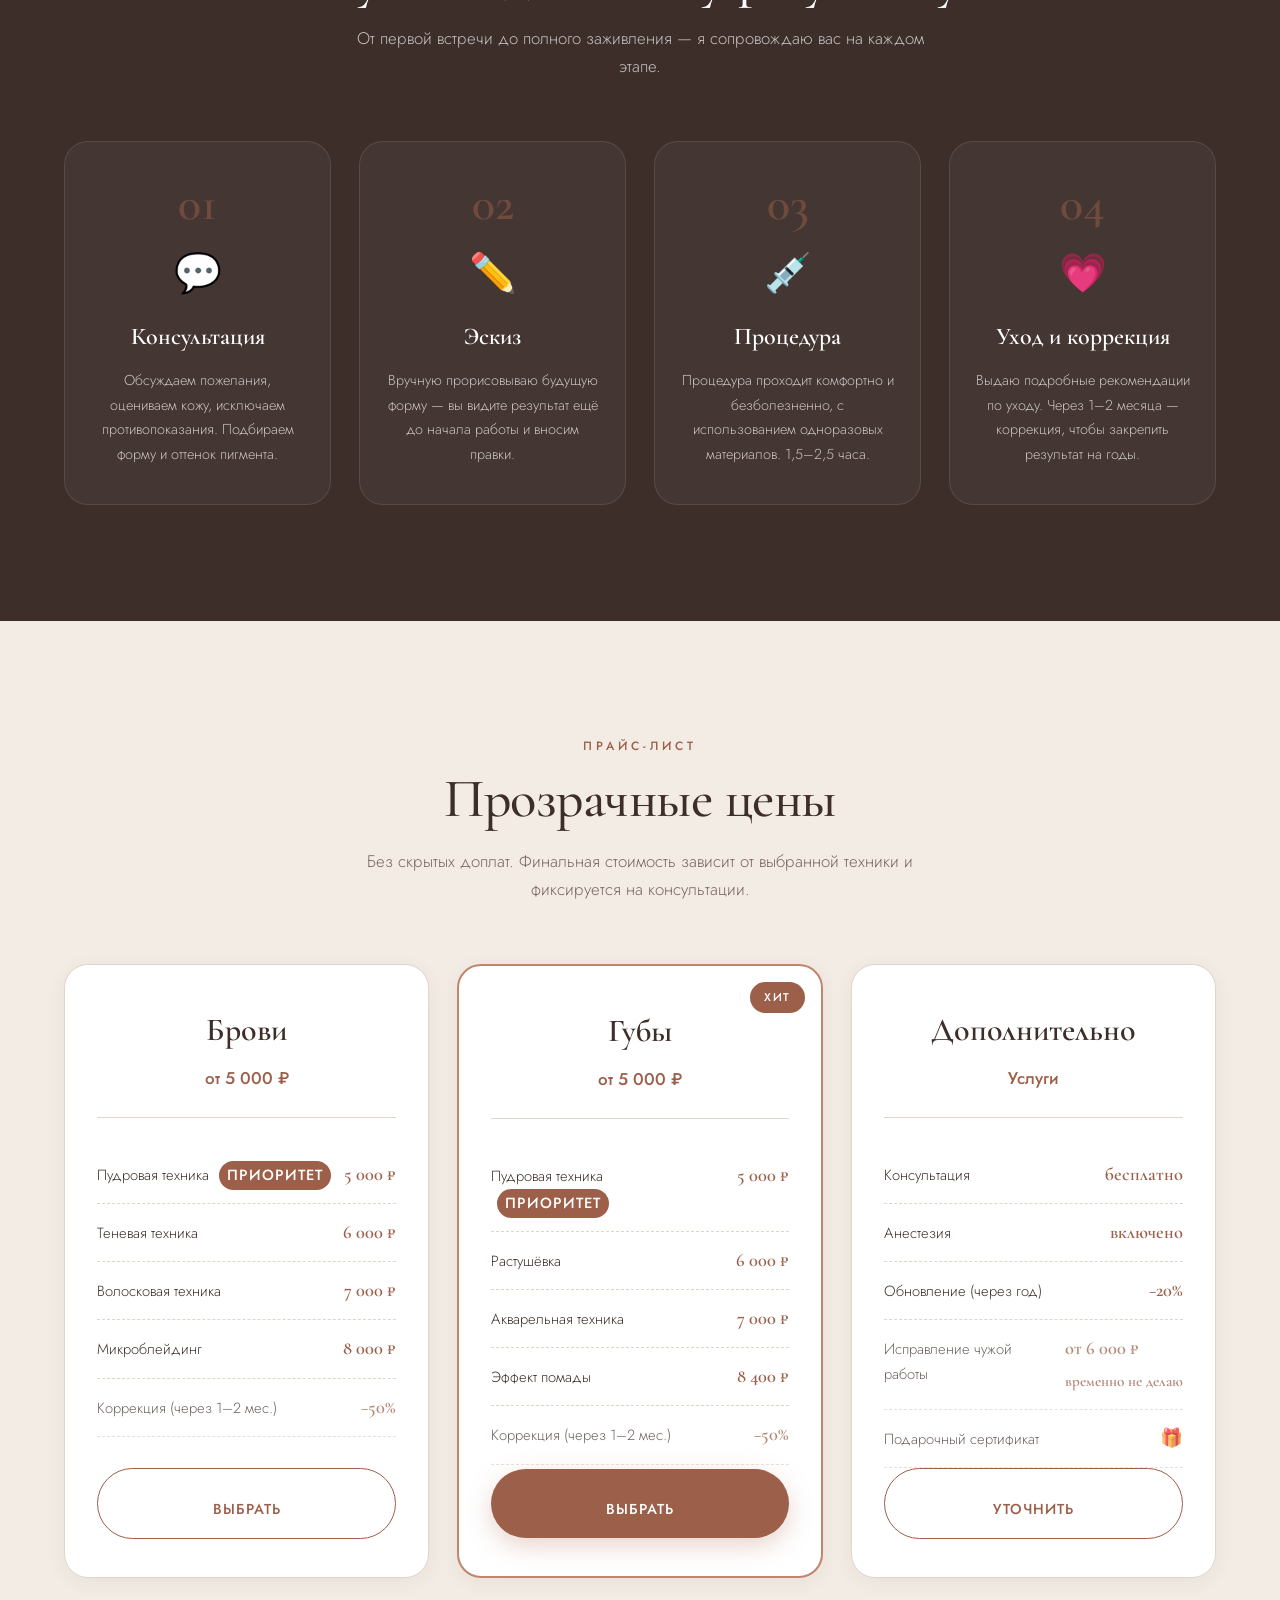
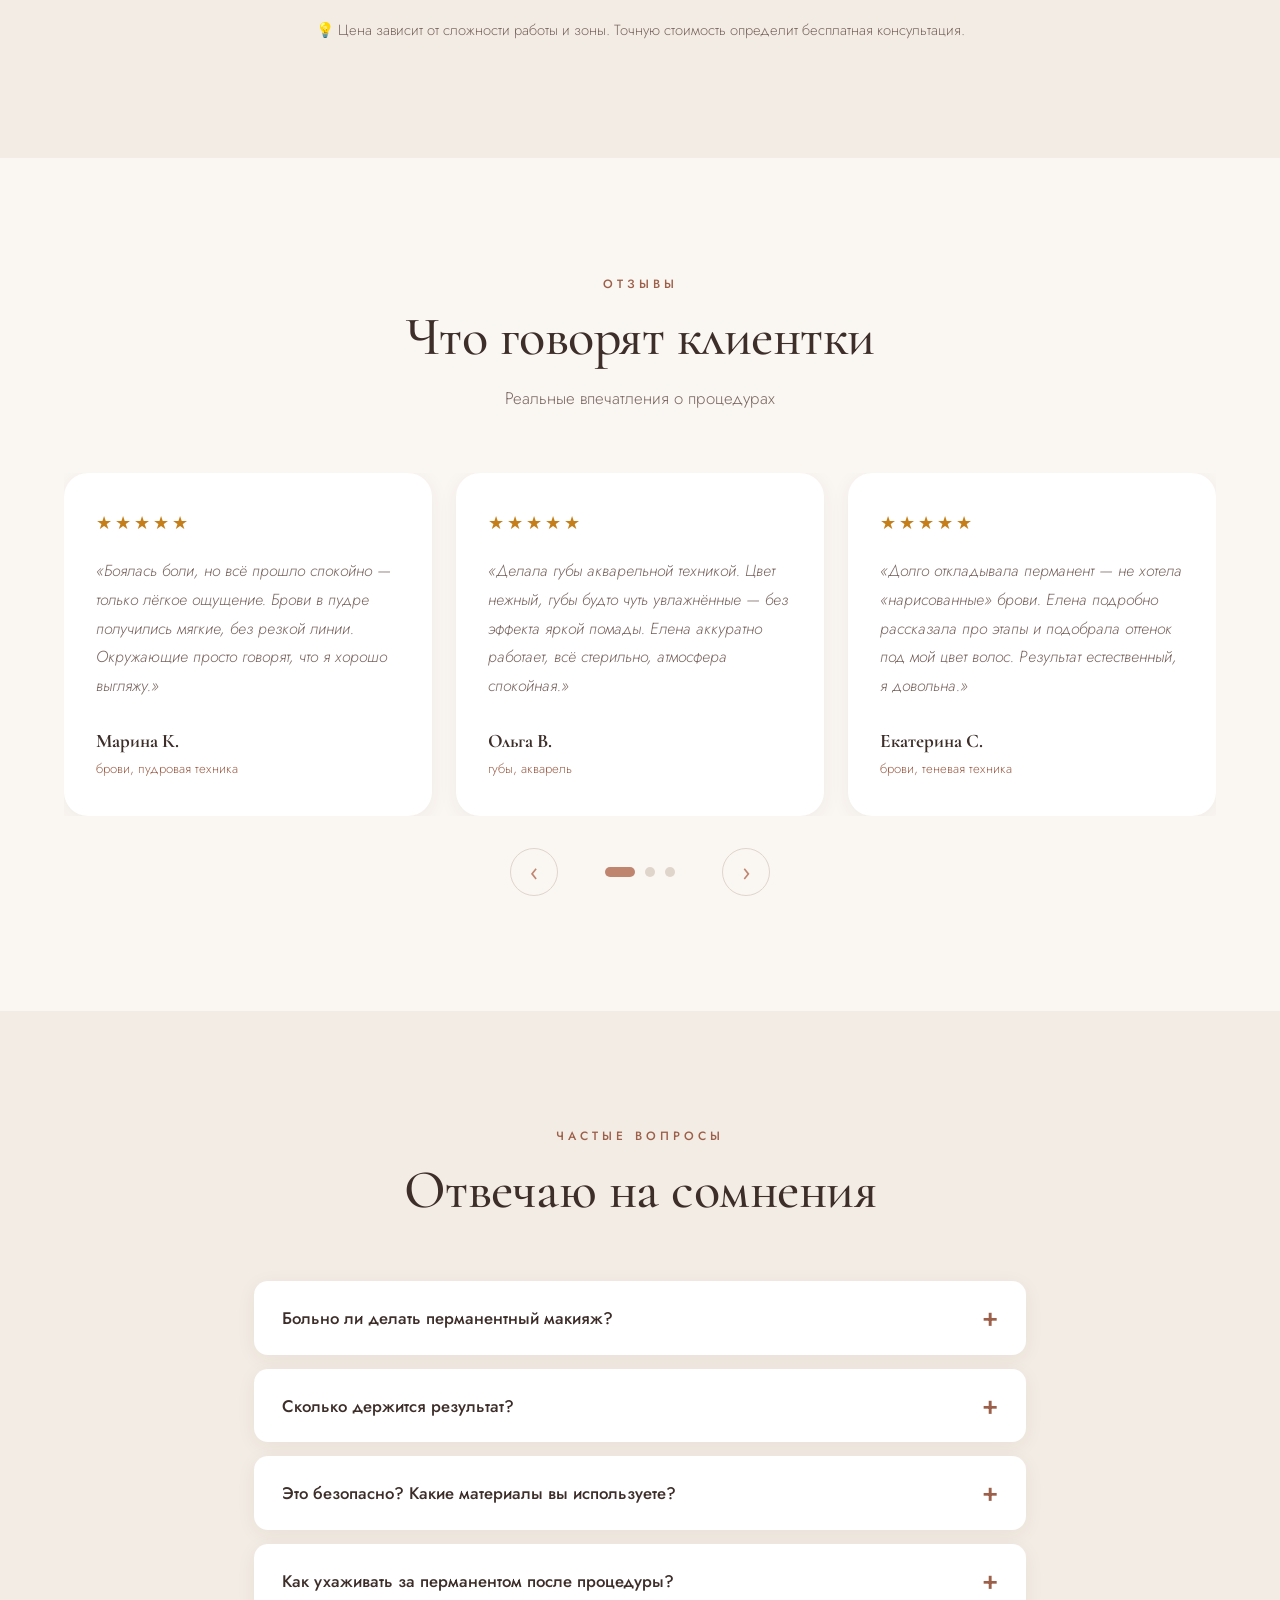
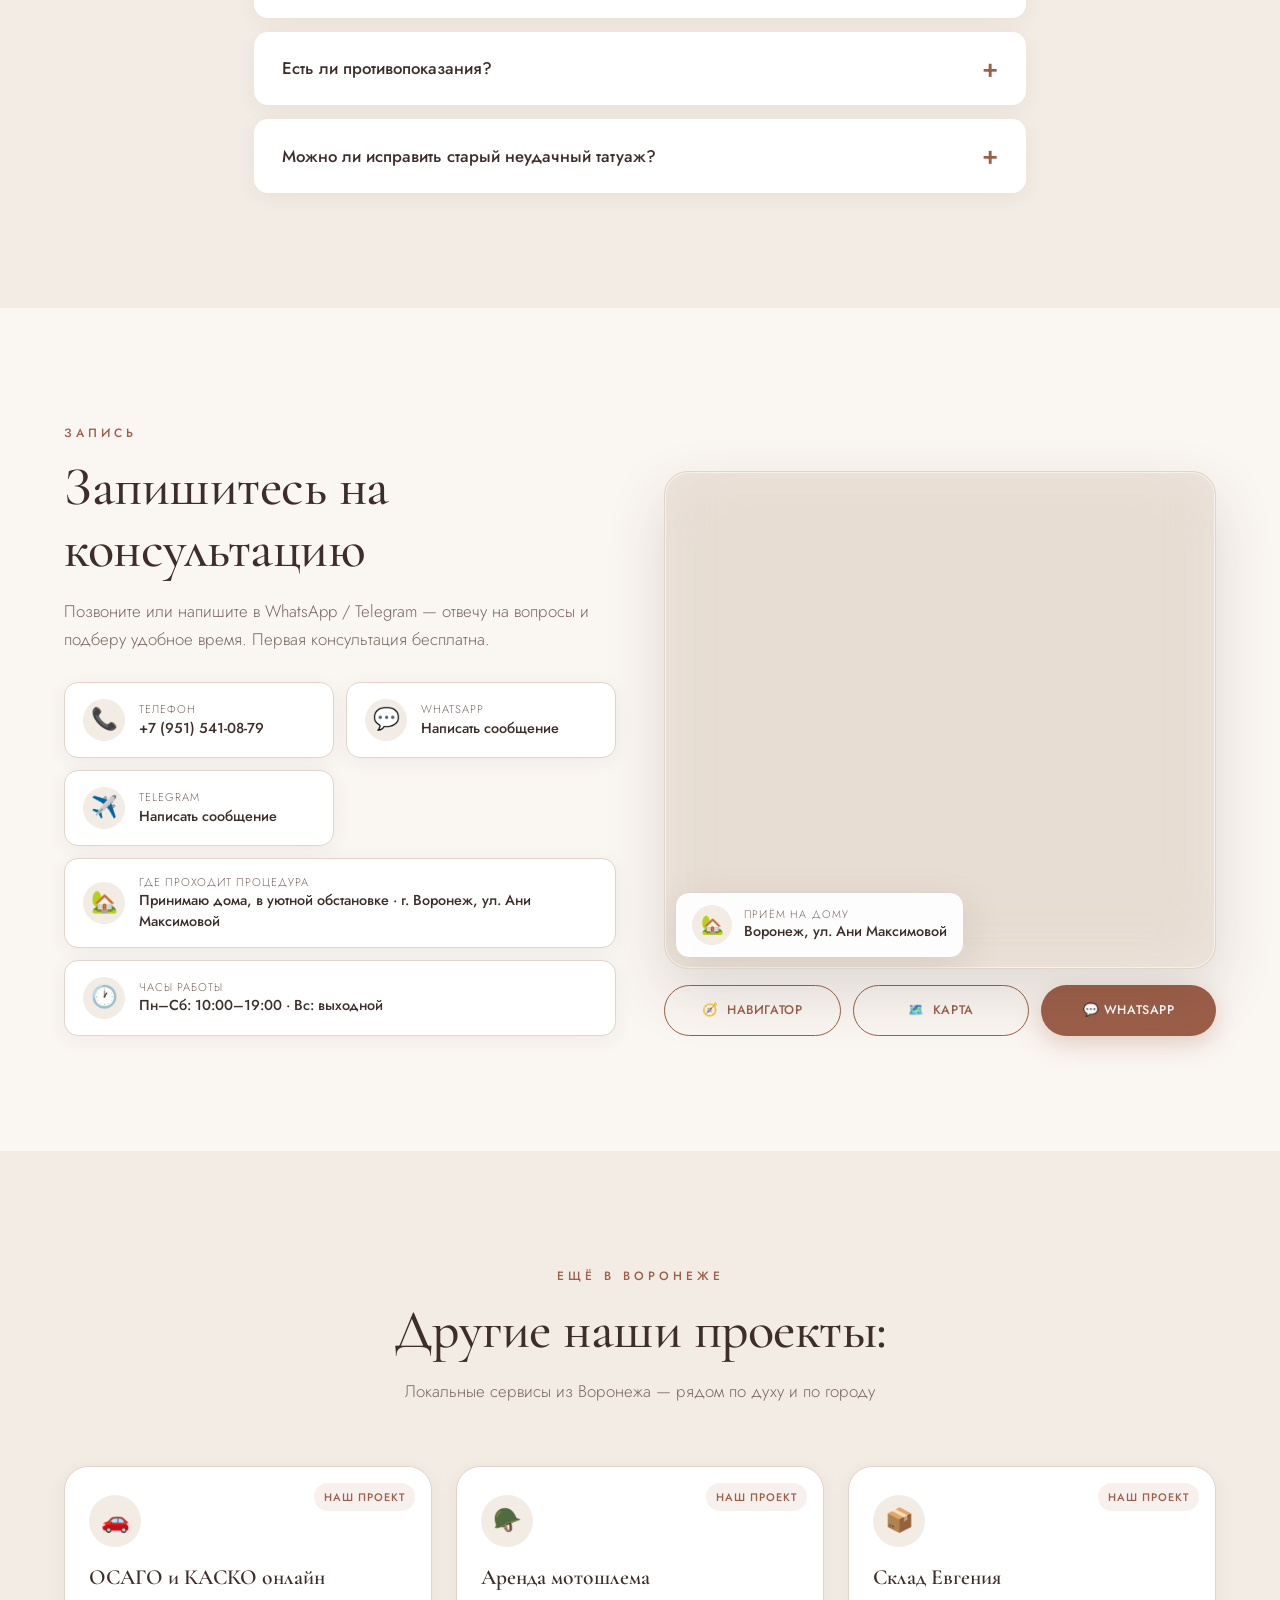
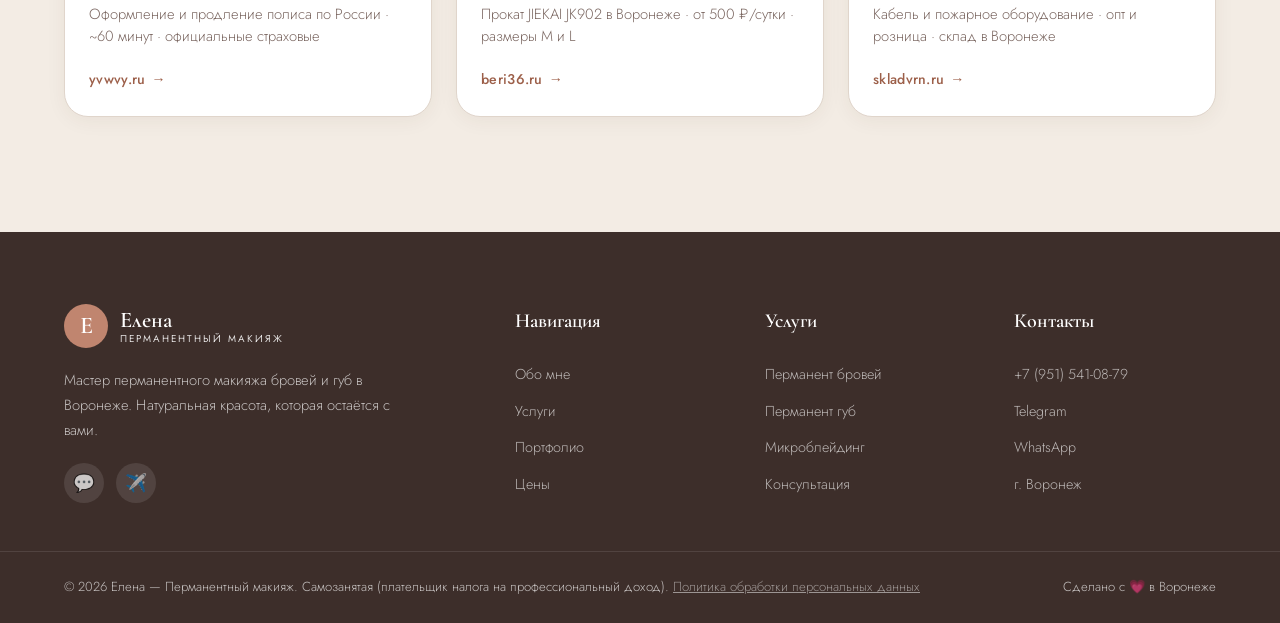
==== commit 1b532438: "Обновлены цены на брови и губы: от 5000 руб, пудровая техника в приоритете" ====
--- a/index.html
+++ b/index.html
@@ -73,7 +73,7 @@
         "image": "https://elenaperm.ru/images/hero-bg-new.jpg",
         "url": "https://elenaperm.ru/",
         "telephone": "+79515410879",
-        "priceRange": "от 3000 ₽",
+        "priceRange": "от 5000 ₽",
         "currenciesAccepted": "RUB",
         "address": {
             "@type": "PostalAddress",
@@ -111,13 +111,13 @@
                     "@type": "Offer",
                     "itemOffered": { "@type": "Service", "name": "Перманентный макияж бровей (пудровая, теневая, волосковая техника, микроблейдинг)" },
                     "priceCurrency": "RUB",
-                    "price": "3000"
+                    "price": "5000"
                 },
                 {
                     "@type": "Offer",
                     "itemOffered": { "@type": "Service", "name": "Перманентный макияж губ (контур, растушёвка, акварель, эффект помады)" },
                     "priceCurrency": "RUB",
-                    "price": "3500"
+                    "price": "5000"
                 }
             ]
         }
@@ -243,7 +243,7 @@
 <li>Волосковая техника — прорисовка отдельных волосков</li>
 <li>Микроблейдинг — тончайшие штрихи, максимальная реалистичность</li>
 </ul>
-<div class="service-from"><span>от</span> <strong>3 000 ₽</strong></div>
+<div class="service-from"><span>от</span> <strong>5 000 ₽</strong></div>
 <a class="btn btn-outline" href="#booking">Записаться</a>
 </div>
 </article>
@@ -261,7 +261,7 @@
 <li>Эффект помады — полное плотное заполнение цветом</li>
 <li>Акварельная техника — полупрозрачный, нежный оттенок</li>
 </ul>
-<div class="service-from"><span>от</span> <strong>3 500 ₽</strong></div>
+<div class="service-from"><span>от</span> <strong>5 000 ₽</strong></div>
 <a class="btn btn-outline" href="#booking">Записаться</a>
 </div>
 </article>
@@ -338,13 +338,13 @@
 <div class="price-card reveal">
 <div class="price-head">
 <h3>Брови</h3>
-<p><span>от</span> 3 000 ₽</p>
+<p><span>от</span> 5 000 ₽</p>
 </div>
 <ul class="price-list">
-<li><span>Пудровая техника</span><strong>3 000 ₽</strong></li>
-<li><span>Теневая техника</span><strong>3 600 ₽</strong></li>
-<li><span>Волосковая техника</span><strong>4 200 ₽</strong></li>
-<li><span>Микроблейдинг</span><strong>4 800 ₽</strong></li>
+<li><span>Пудровая техника <span class="price-priority">приоритет</span></span><strong>5 000 ₽</strong></li>
+<li><span>Теневая техника</span><strong>6 000 ₽</strong></li>
+<li><span>Волосковая техника</span><strong>7 000 ₽</strong></li>
+<li><span>Микроблейдинг</span><strong>8 000 ₽</strong></li>
 <li class="price-note"><span>Коррекция (через 1–2 мес.)</span><strong>−50%</strong></li>
 </ul>
 <a class="btn btn-outline btn-block" href="#booking">Выбрать</a>
@@ -354,13 +354,13 @@
 <div class="price-badge">Хит</div>
 <div class="price-head">
 <h3>Губы</h3>
-<p><span>от</span> 3 500 ₽</p>
+<p><span>от</span> 5 000 ₽</p>
 </div>
 <ul class="price-list">
-<li><span>Контур губ</span><strong>3 500 ₽</strong></li>
-<li><span>Растушёвка</span><strong>4 100 ₽</strong></li>
-<li><span>Акварельная техника</span><strong>4 900 ₽</strong></li>
-<li><span>Эффект помады</span><strong>5 900 ₽</strong></li>
+<li><span>Пудровая техника <span class="price-priority">приоритет</span></span><strong>5 000 ₽</strong></li>
+<li><span>Растушёвка</span><strong>6 000 ₽</strong></li>
+<li><span>Акварельная техника</span><strong>7 000 ₽</strong></li>
+<li><span>Эффект помады</span><strong>8 400 ₽</strong></li>
 <li class="price-note"><span>Коррекция (через 1–2 мес.)</span><strong>−50%</strong></li>
 </ul>
 <a class="btn btn-primary btn-block" href="#booking">Выбрать</a>
--- a/css/style.css
+++ b/css/style.css
@@ -892,6 +892,19 @@
 .price-list li span { font-size: 0.92rem; }
 .price-list li strong { font-family: var(--serif); font-size: 1.15rem; font-weight: 600; color: var(--accent-a11y); white-space: nowrap; }
 .price-note { opacity: 0.75; }
+.price-priority {
+    display: inline-block;
+    background: var(--accent-a11y);
+    color: var(--white);
+    padding: 2px 8px;
+    border-radius: 100px;
+    font-size: 0.6rem;
+    text-transform: uppercase;
+    letter-spacing: 1px;
+    font-weight: 500;
+    margin-left: 6px;
+    vertical-align: baseline;
+}
 .price-card .btn { margin-top: auto; padding-top: 28px; }
 
 .pricing-foot { text-align: center; margin-top: clamp(28px, 4vw, 40px); color: var(--text-muted); font-size: 0.92rem; }
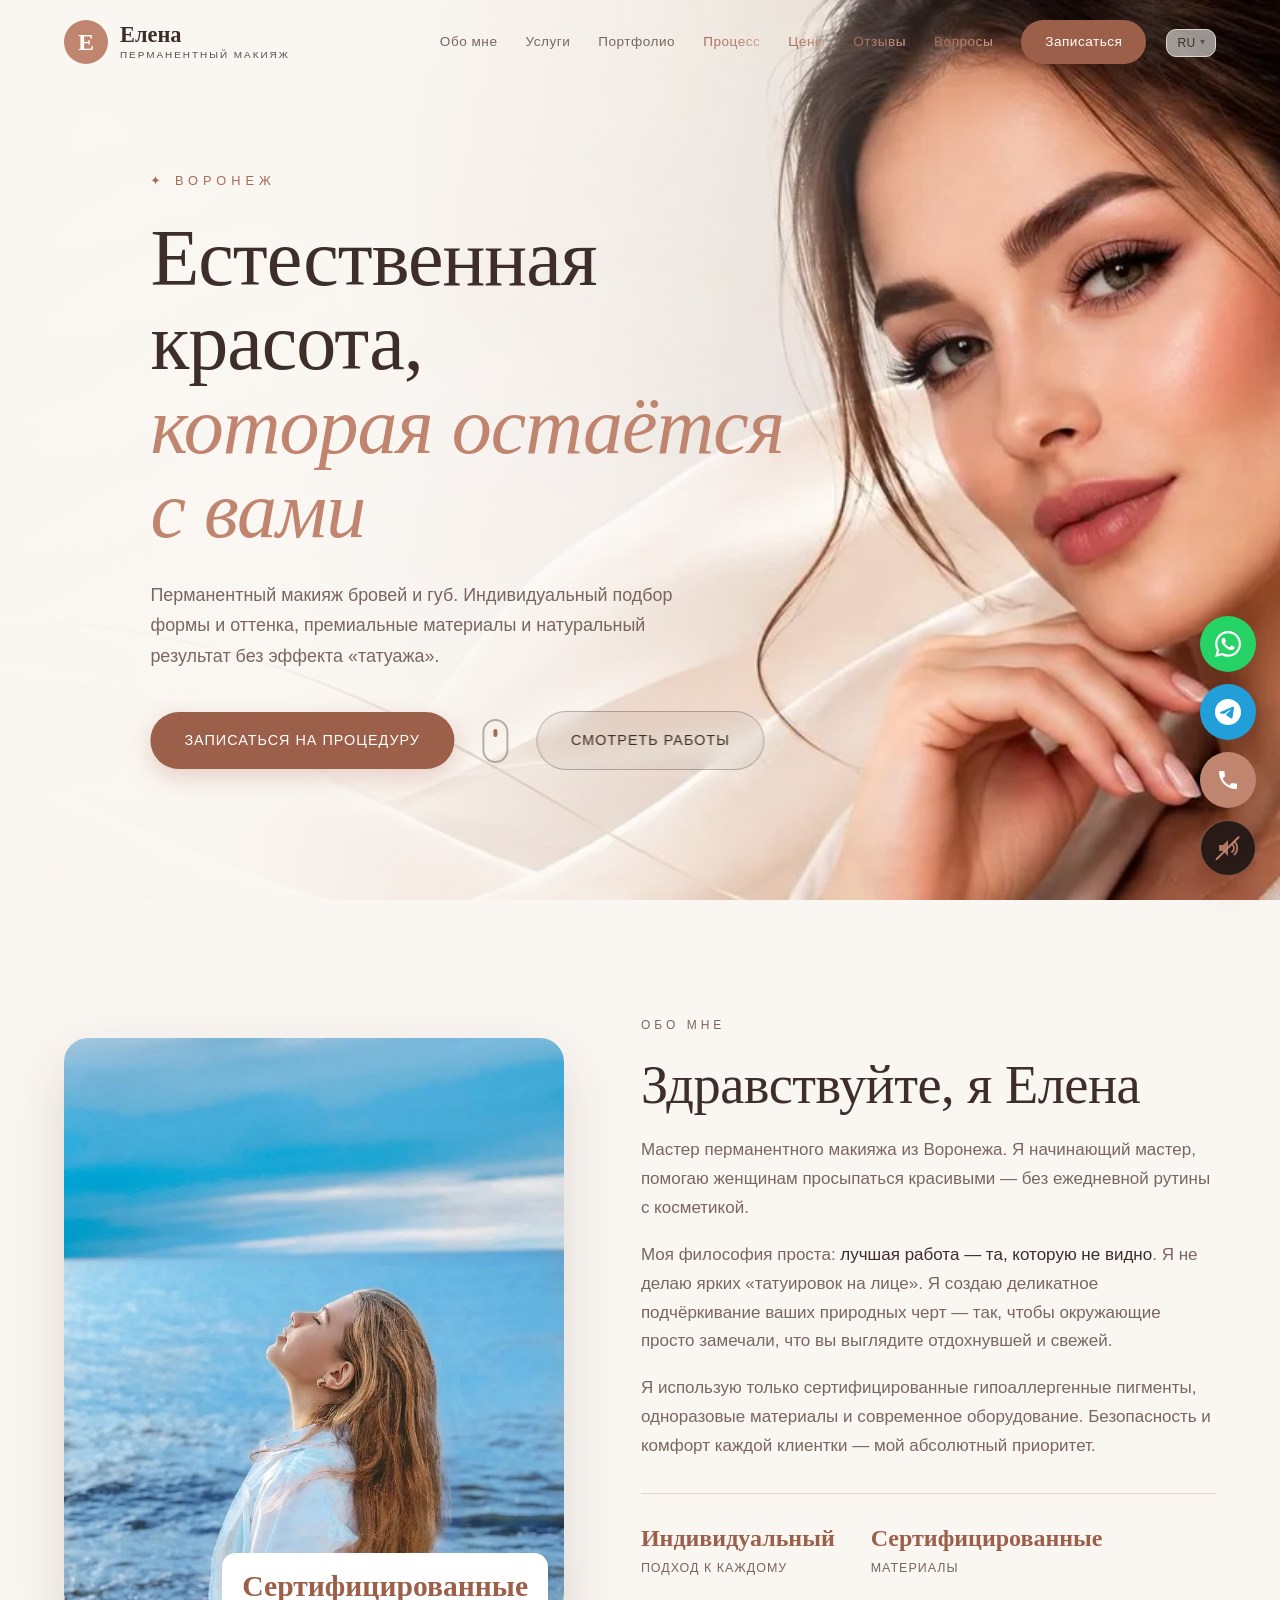
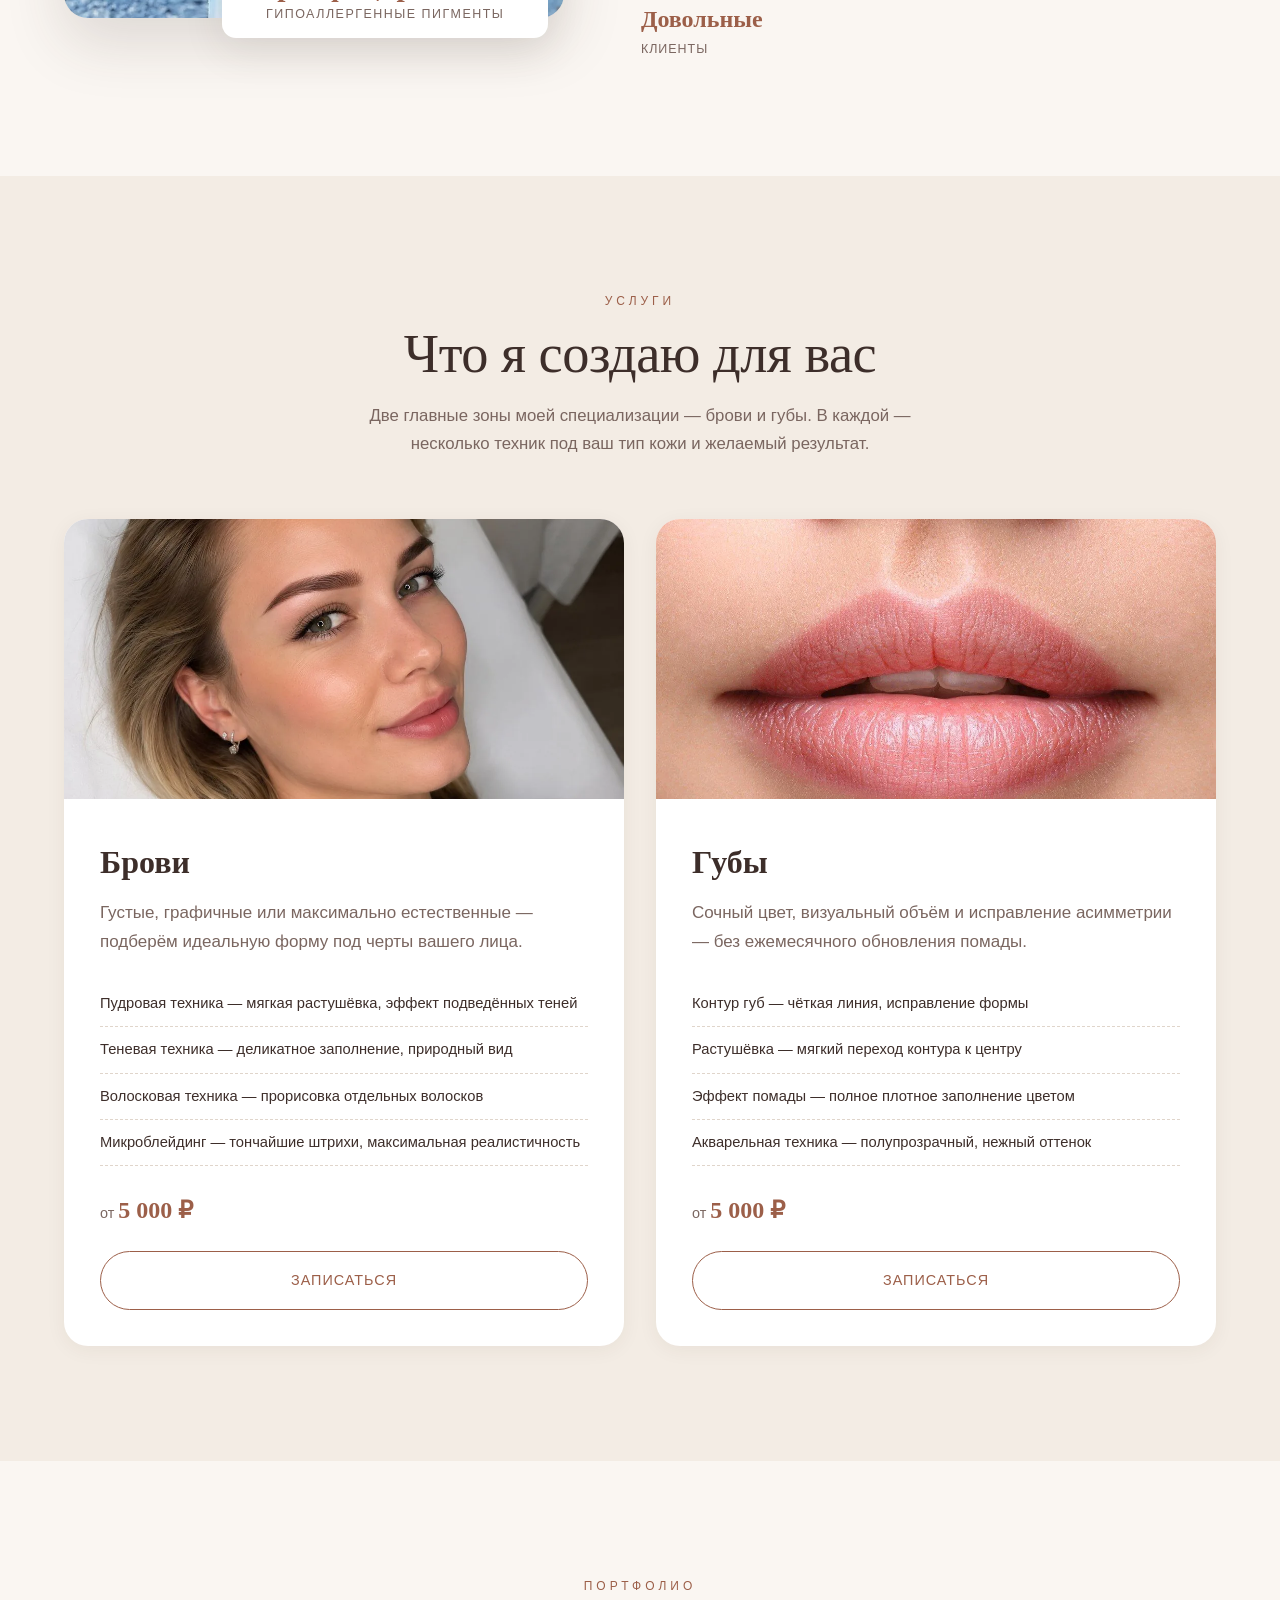
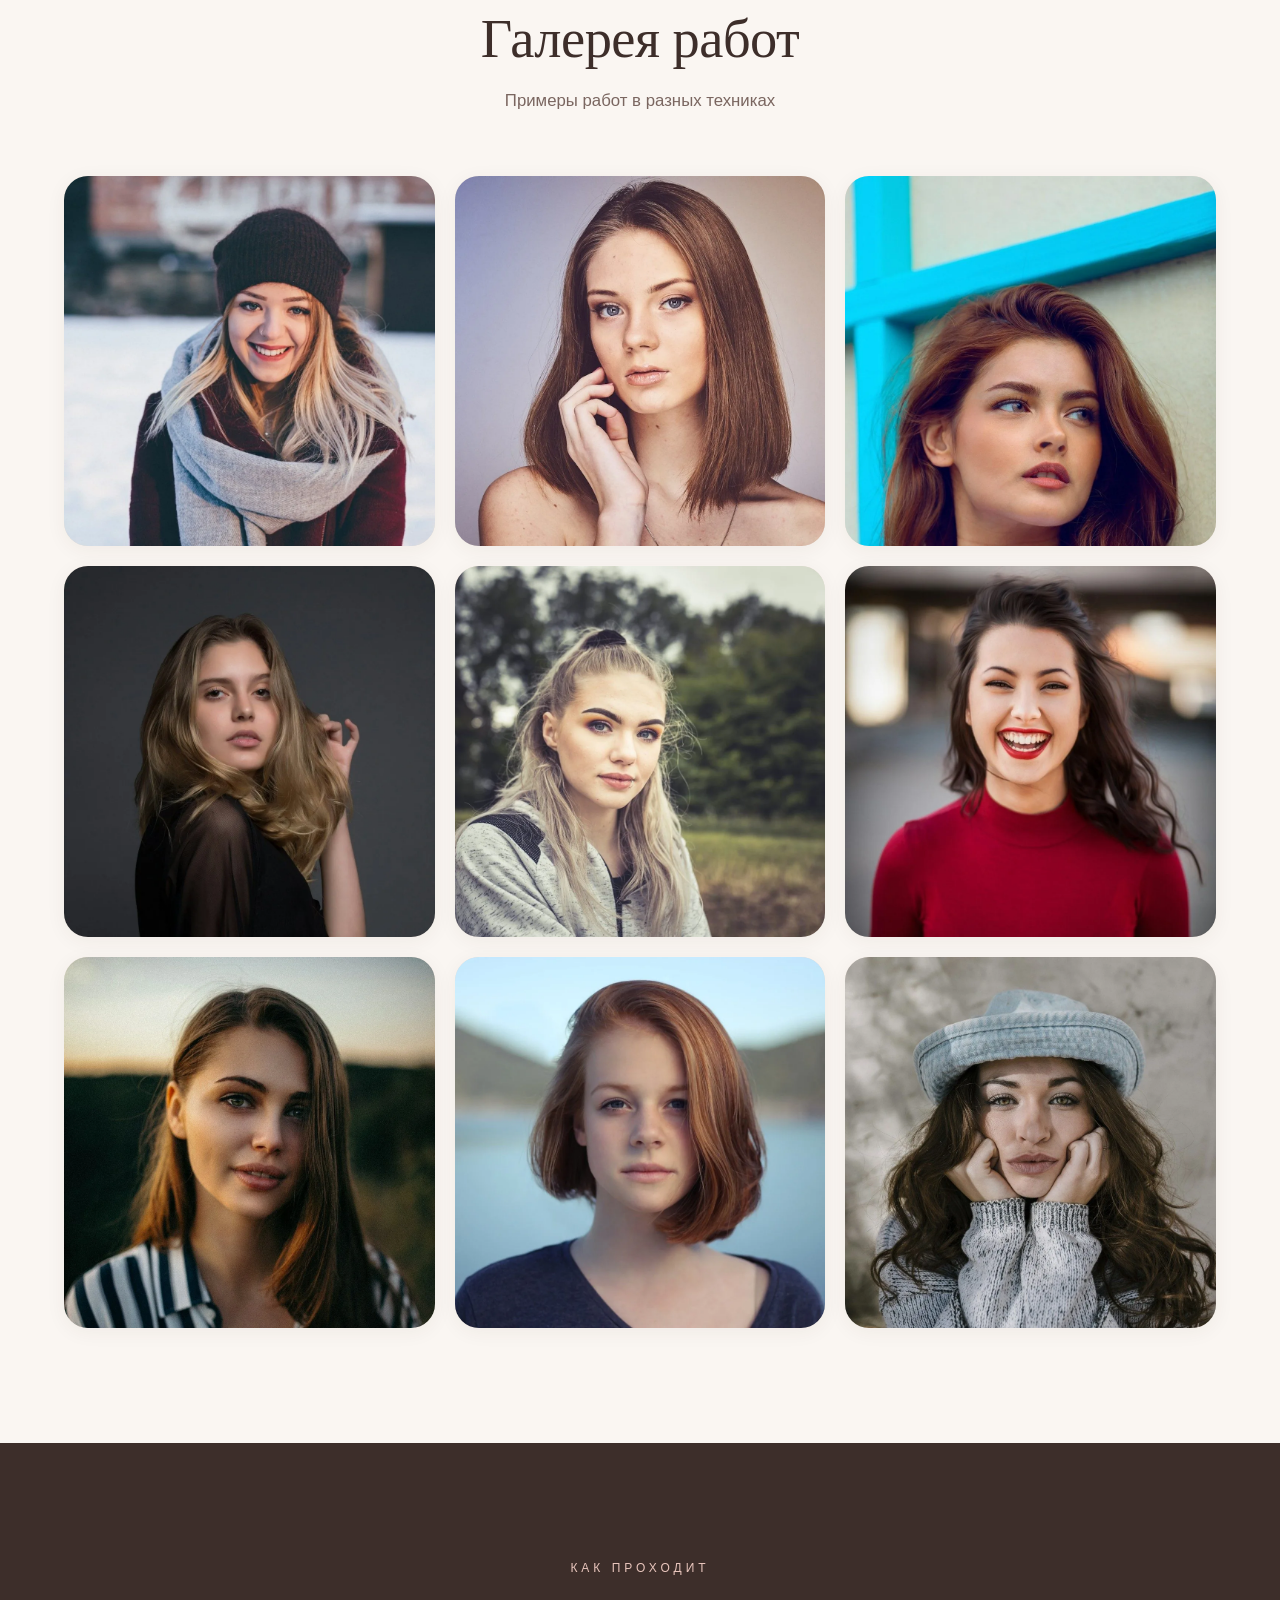
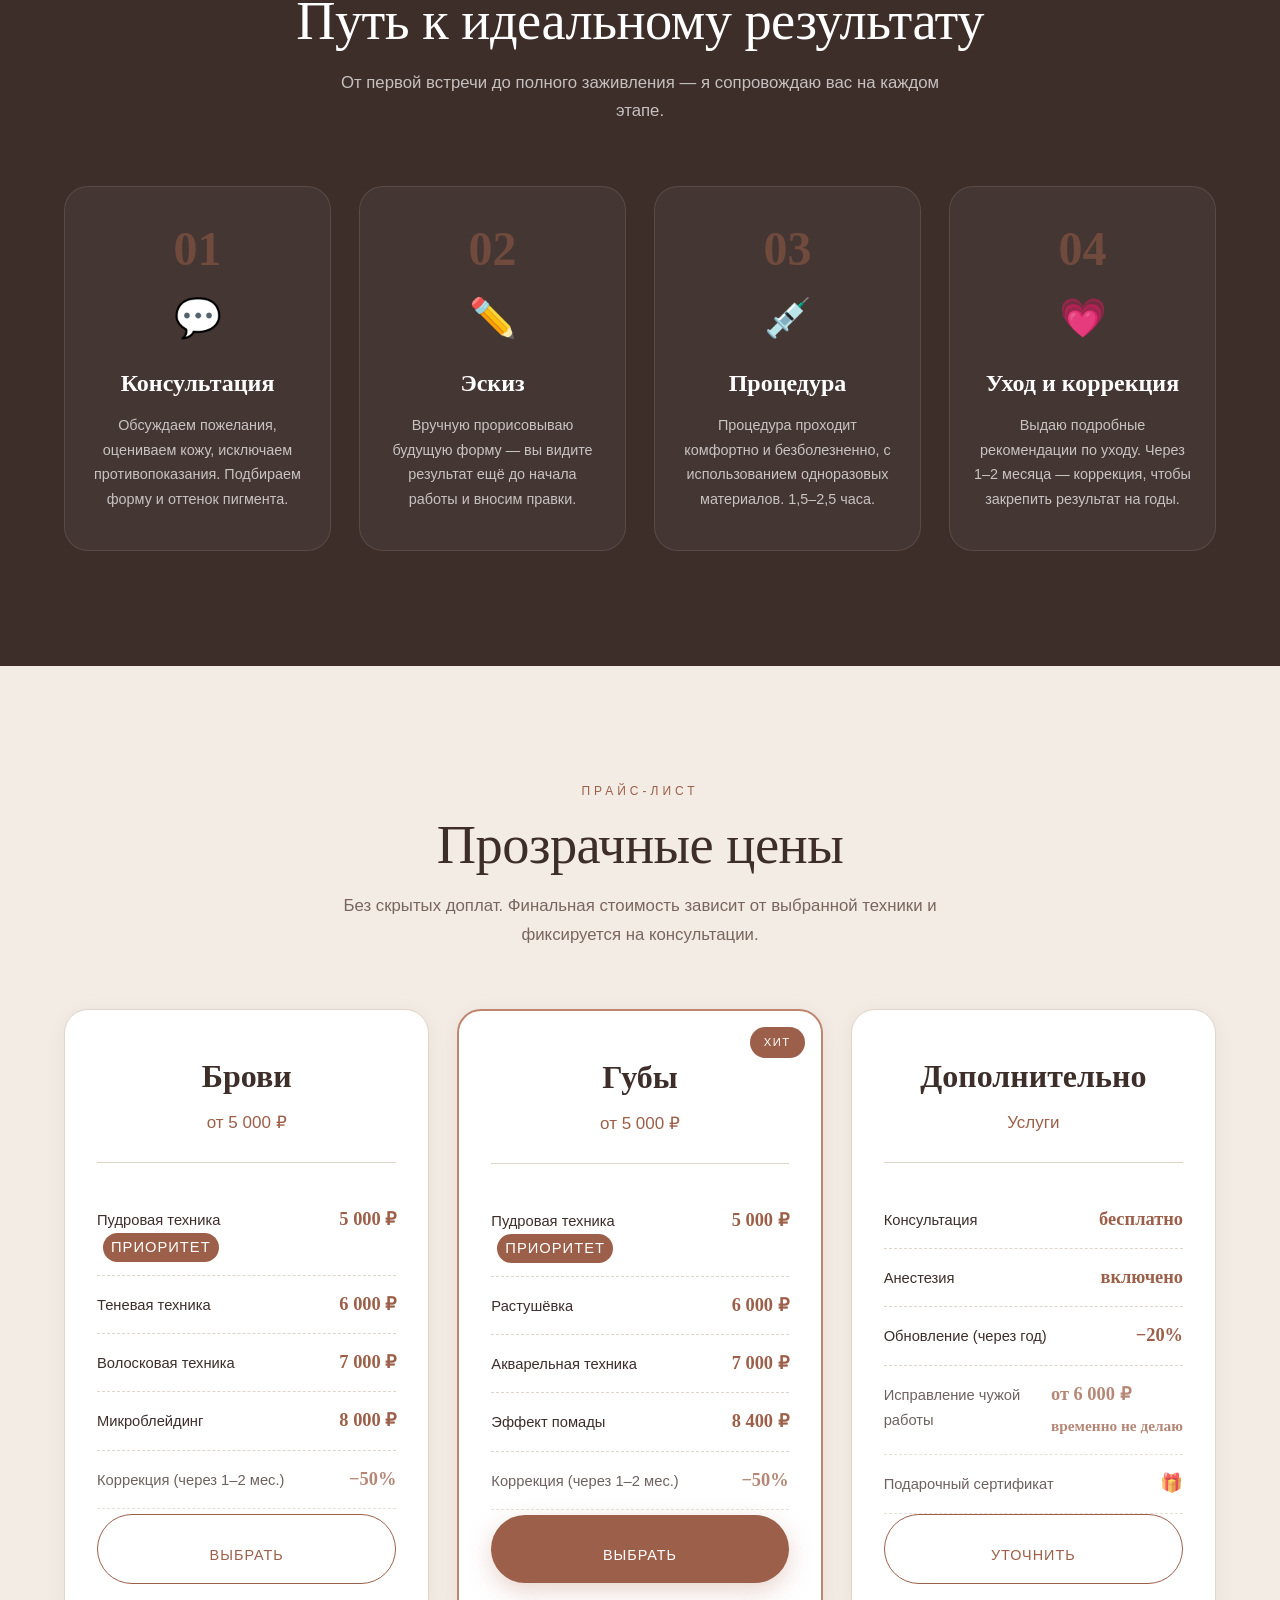
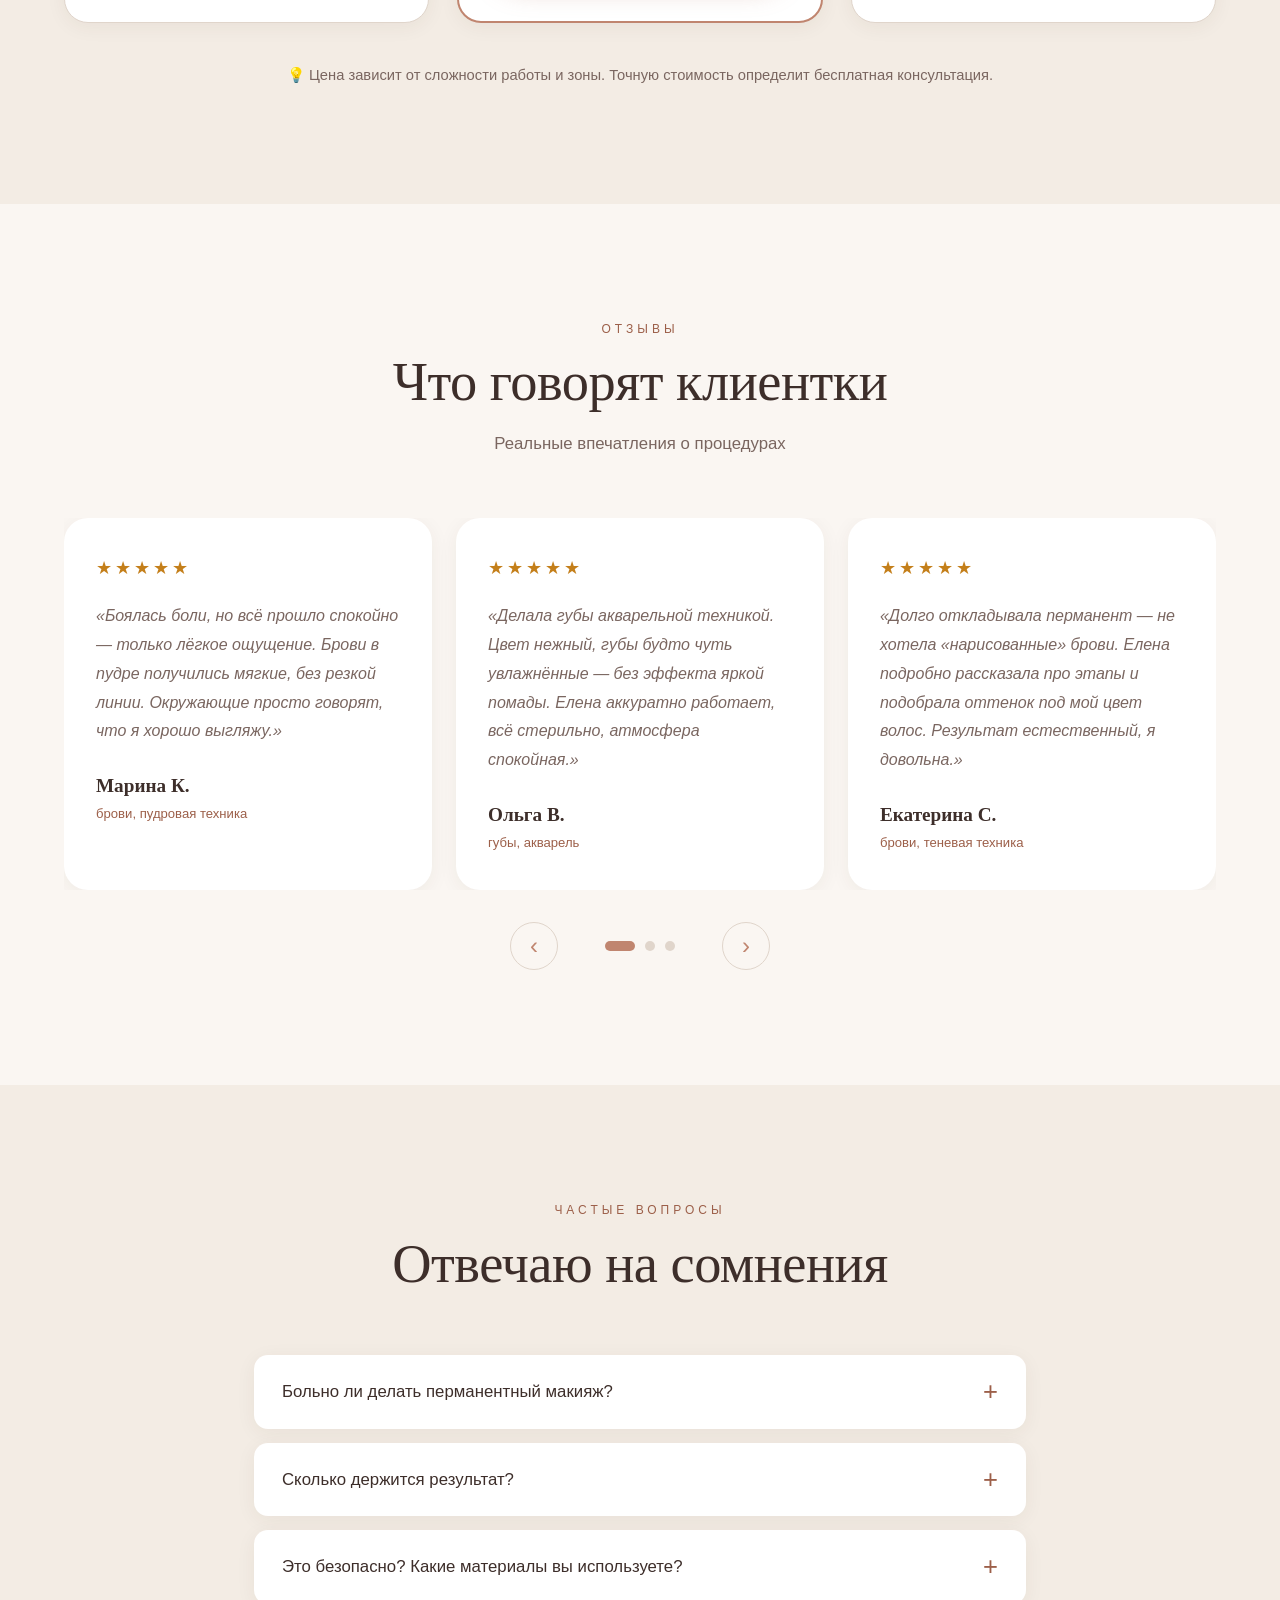
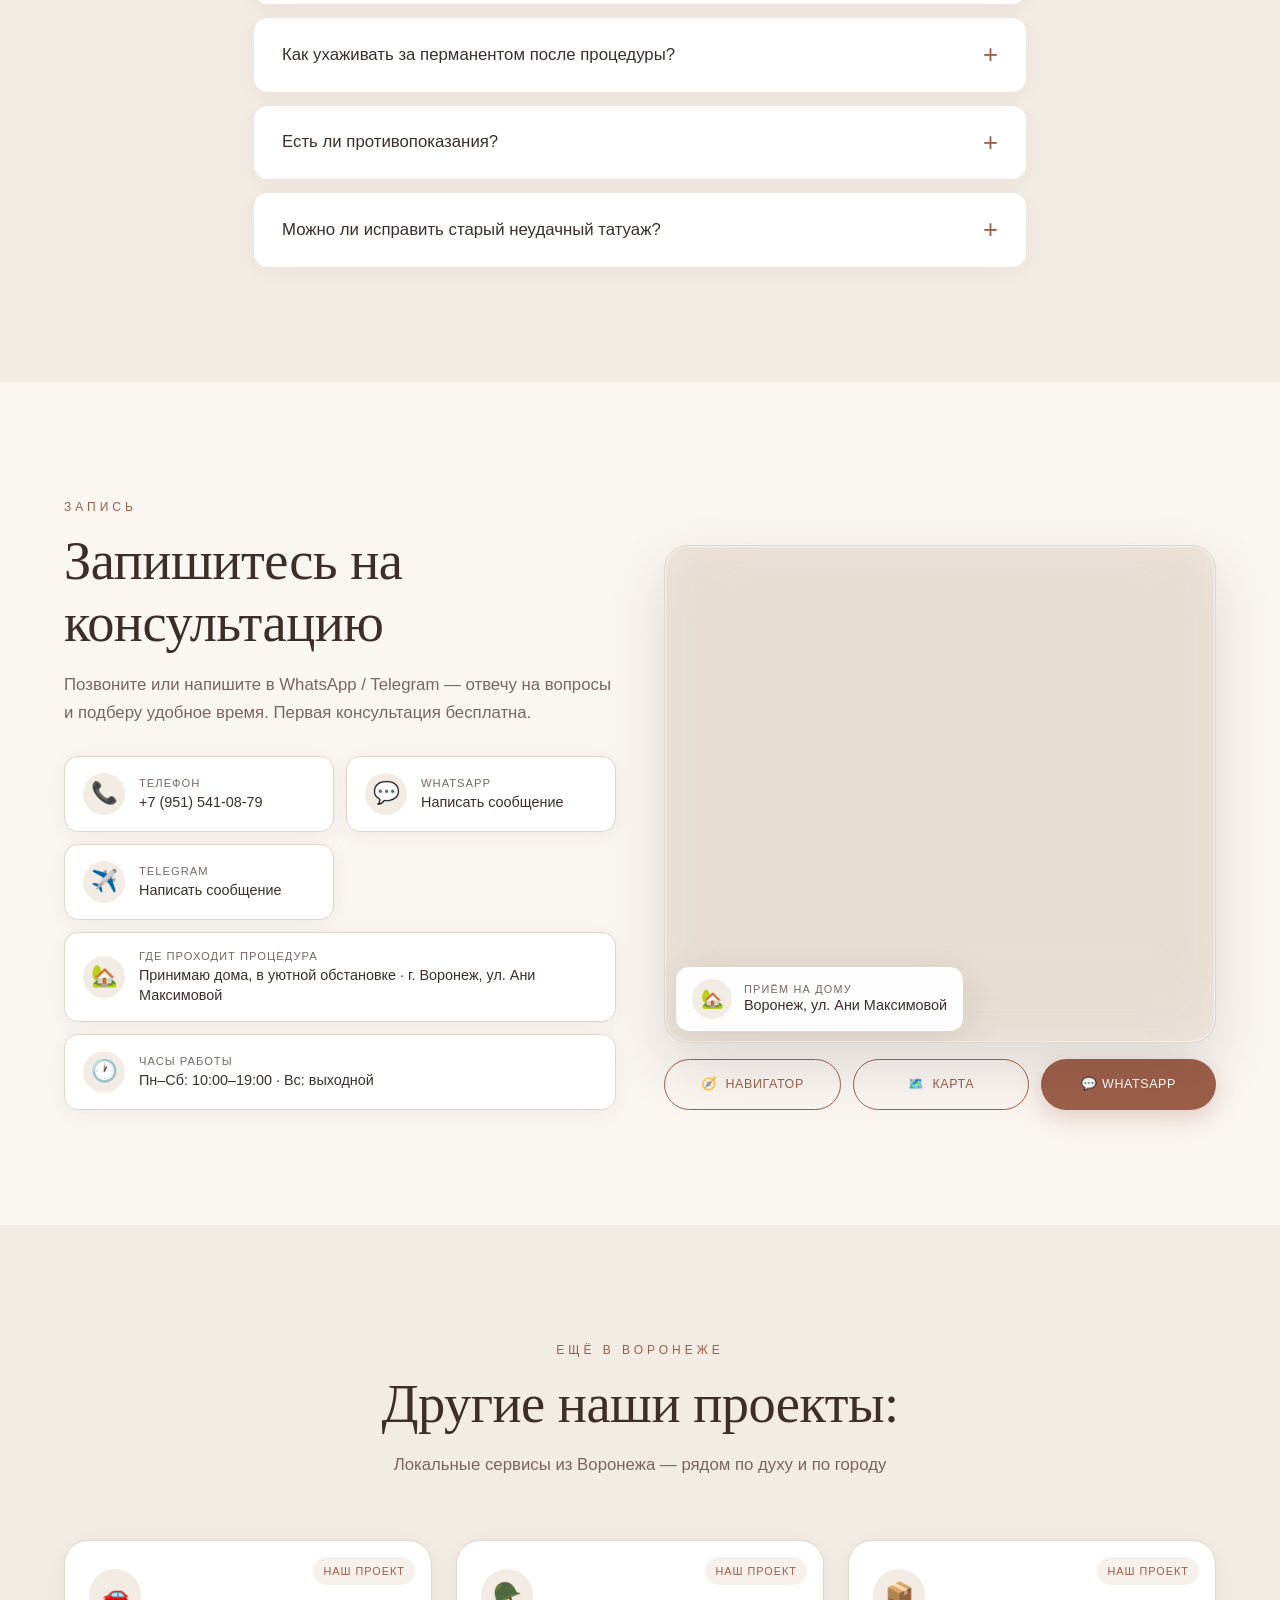
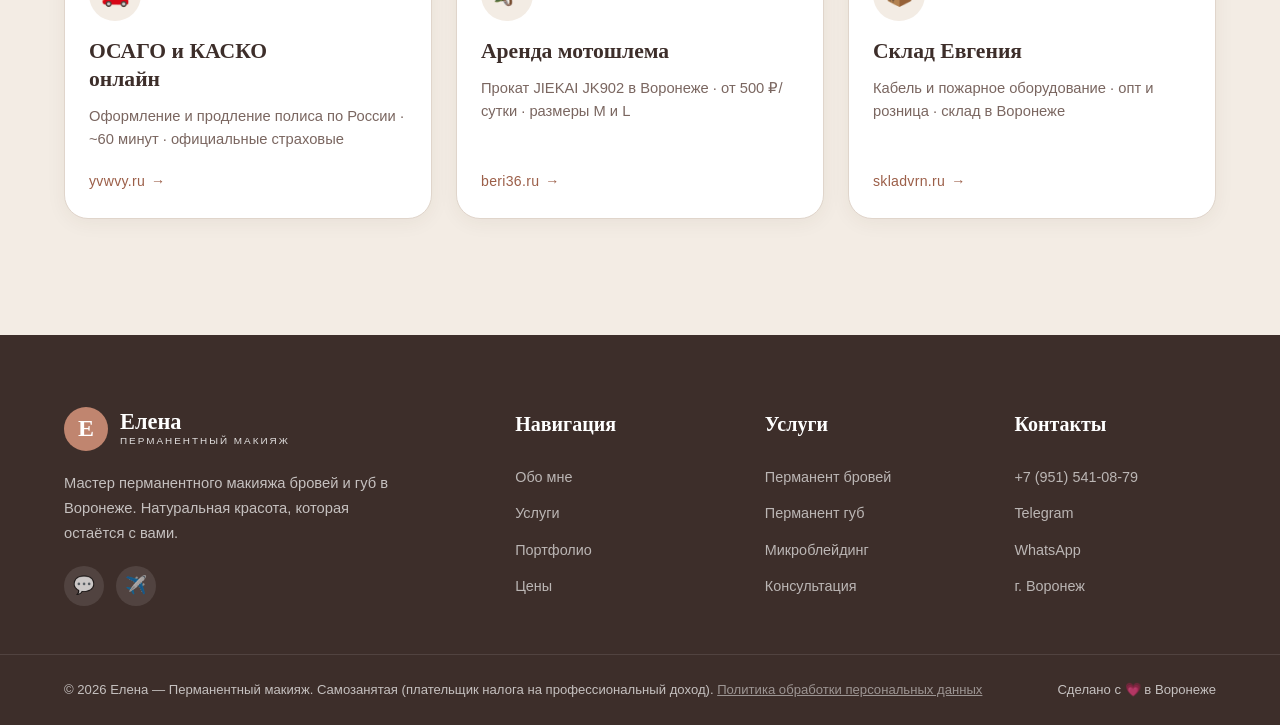
==== commit cbd94a3f: "Аудит: CSP на все страницы, preload=none для музыки, короче description, sitemap" ====
--- a/index.html
+++ b/index.html
@@ -3,11 +3,12 @@
 <html lang="ru"><script>document.documentElement.classList.add('js');</script>
 <head>
 <meta charset="utf-8"/>
+<meta http-equiv="Content-Security-Policy" content="default-src 'self'; script-src 'self' 'unsafe-inline' https://mc.yandex.ru https://mc.webvisor.org; style-src 'self' 'unsafe-inline' https://fonts.googleapis.com; font-src 'self' https://fonts.gstatic.com; img-src 'self' data: https://mc.yandex.ru; connect-src 'self' https://mc.yandex.ru wss://mc.yandex.ru wss://mc.yandex.com wss://mc.webvisor.org; frame-src https://yandex.ru https://mc.yandex.ru https://mc.yandex.com; base-uri 'self'; form-action 'self'; object-src 'none'; upgrade-insecure-requests"/>
 <meta content="width=device-width, initial-scale=1.0, viewport-fit=cover" name="viewport"/>
 <meta content="#3D2E2A" name="theme-color"/>
 <meta content="index, follow" name="robots"/>
 <meta content="Елена — перманентный макияж, Воронеж" name="author"/>
-<meta content="Перманентный макияж бровей и губ в Воронеже — пудровые брови, микроблейдинг, акварельные губы. Натуральный результат, гипоаллергенные пигменты. Запись на бесплатную консультацию." name="description"/>
+<meta content="Перманентный макияж бровей и губ в Воронеже: пудровые брови, микроблейдинг, акварельные губы. Натуральный результат, бесплатная консультация." name="description"/>
 <meta content="перманентный макияж Воронеж, татуаж бровей Воронеж, пудровые брови Воронеж, микроблейдинг Воронеж, татуаж губ Воронеж, перманентный макияж губ, акварельные губы, волосковая техника бровей, перманент бровей цена, коррекция перманентного макияжа Воронеж" name="keywords"/>
 <meta content="7212f6251177285f" name="yandex-verification"/>
 <meta content="kPjtt6Nt6N9rTs43Lpr_PBT9k_g7PgXFMlWb2uV_ee8" name="google-site-verification"/>
@@ -633,7 +634,7 @@
 </div>
 
 
-<audio id="bgMusic" loop preload="auto" src="audio/background-music.mp3"></audio>
+<audio id="bgMusic" loop preload="none" src="audio/background-music.mp3"></audio>
 <script src="js/script.js?v=5"></script>
 </body>
 </html>
